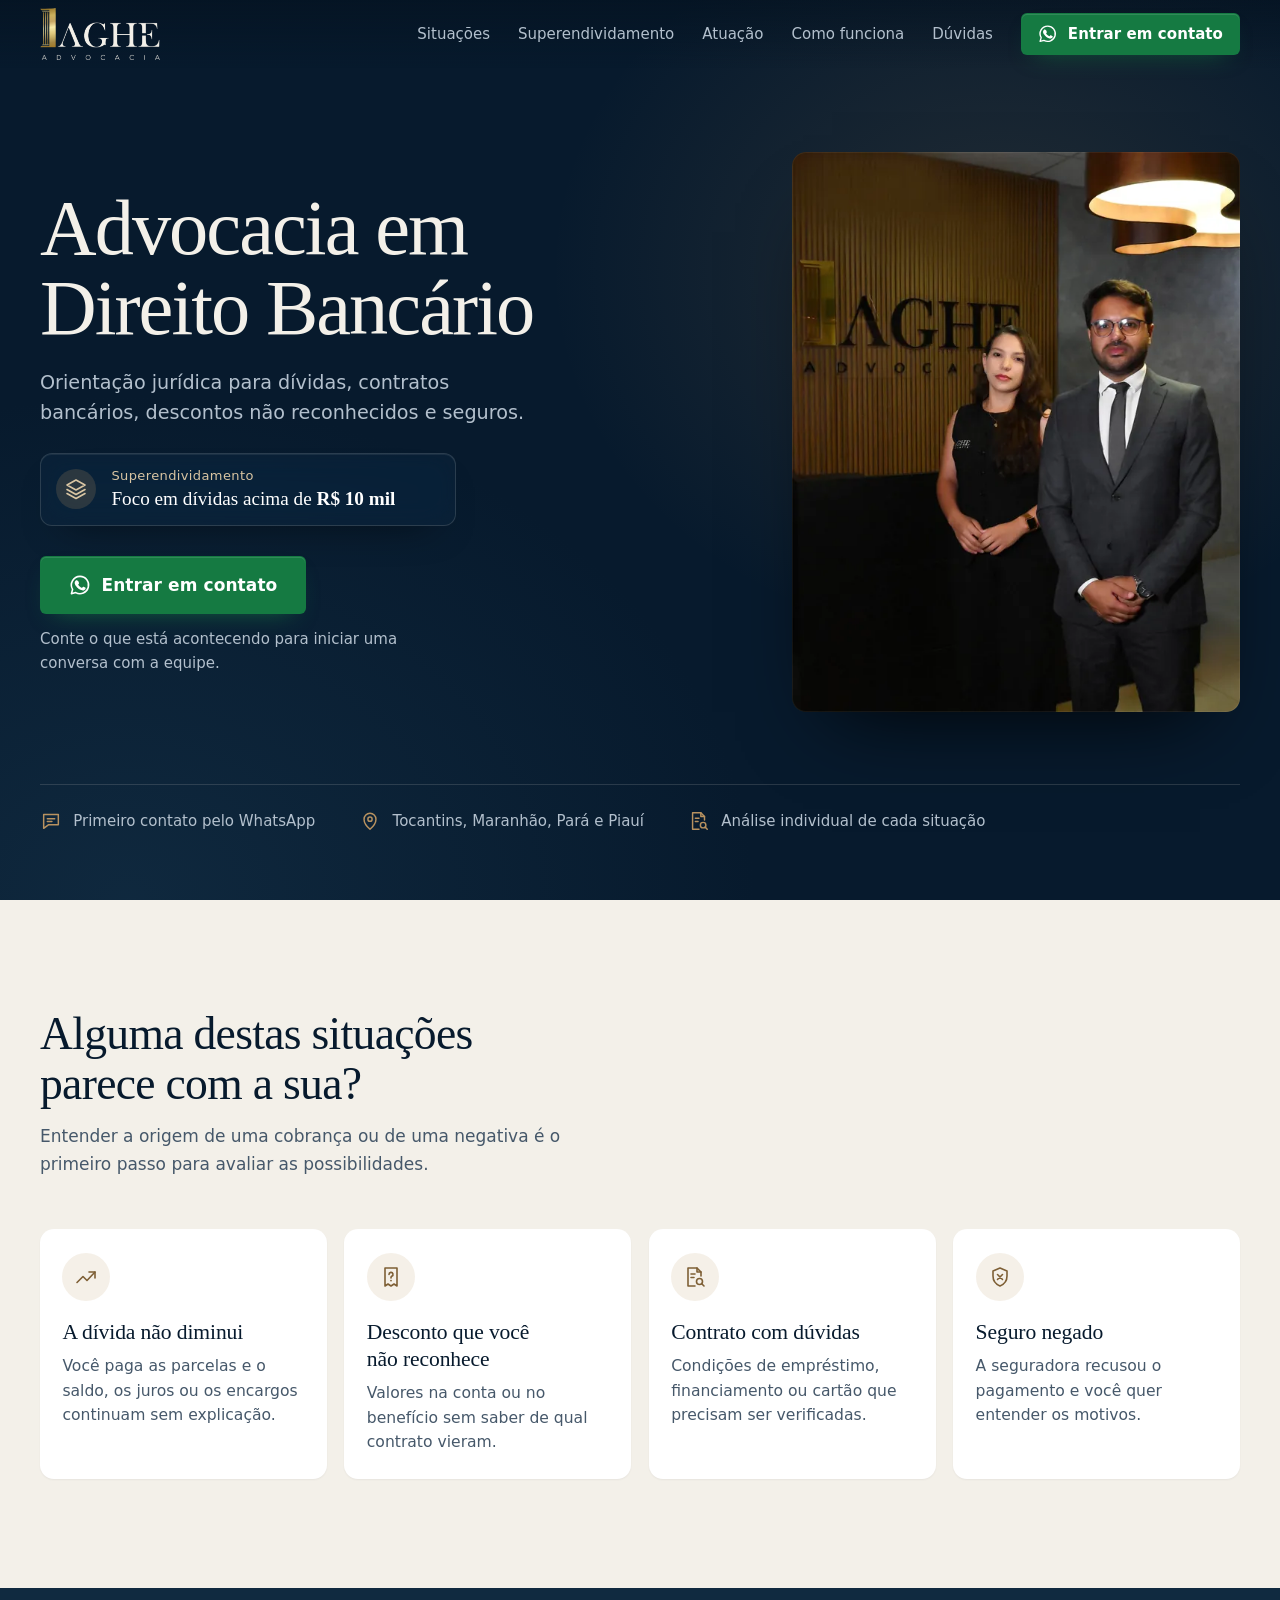
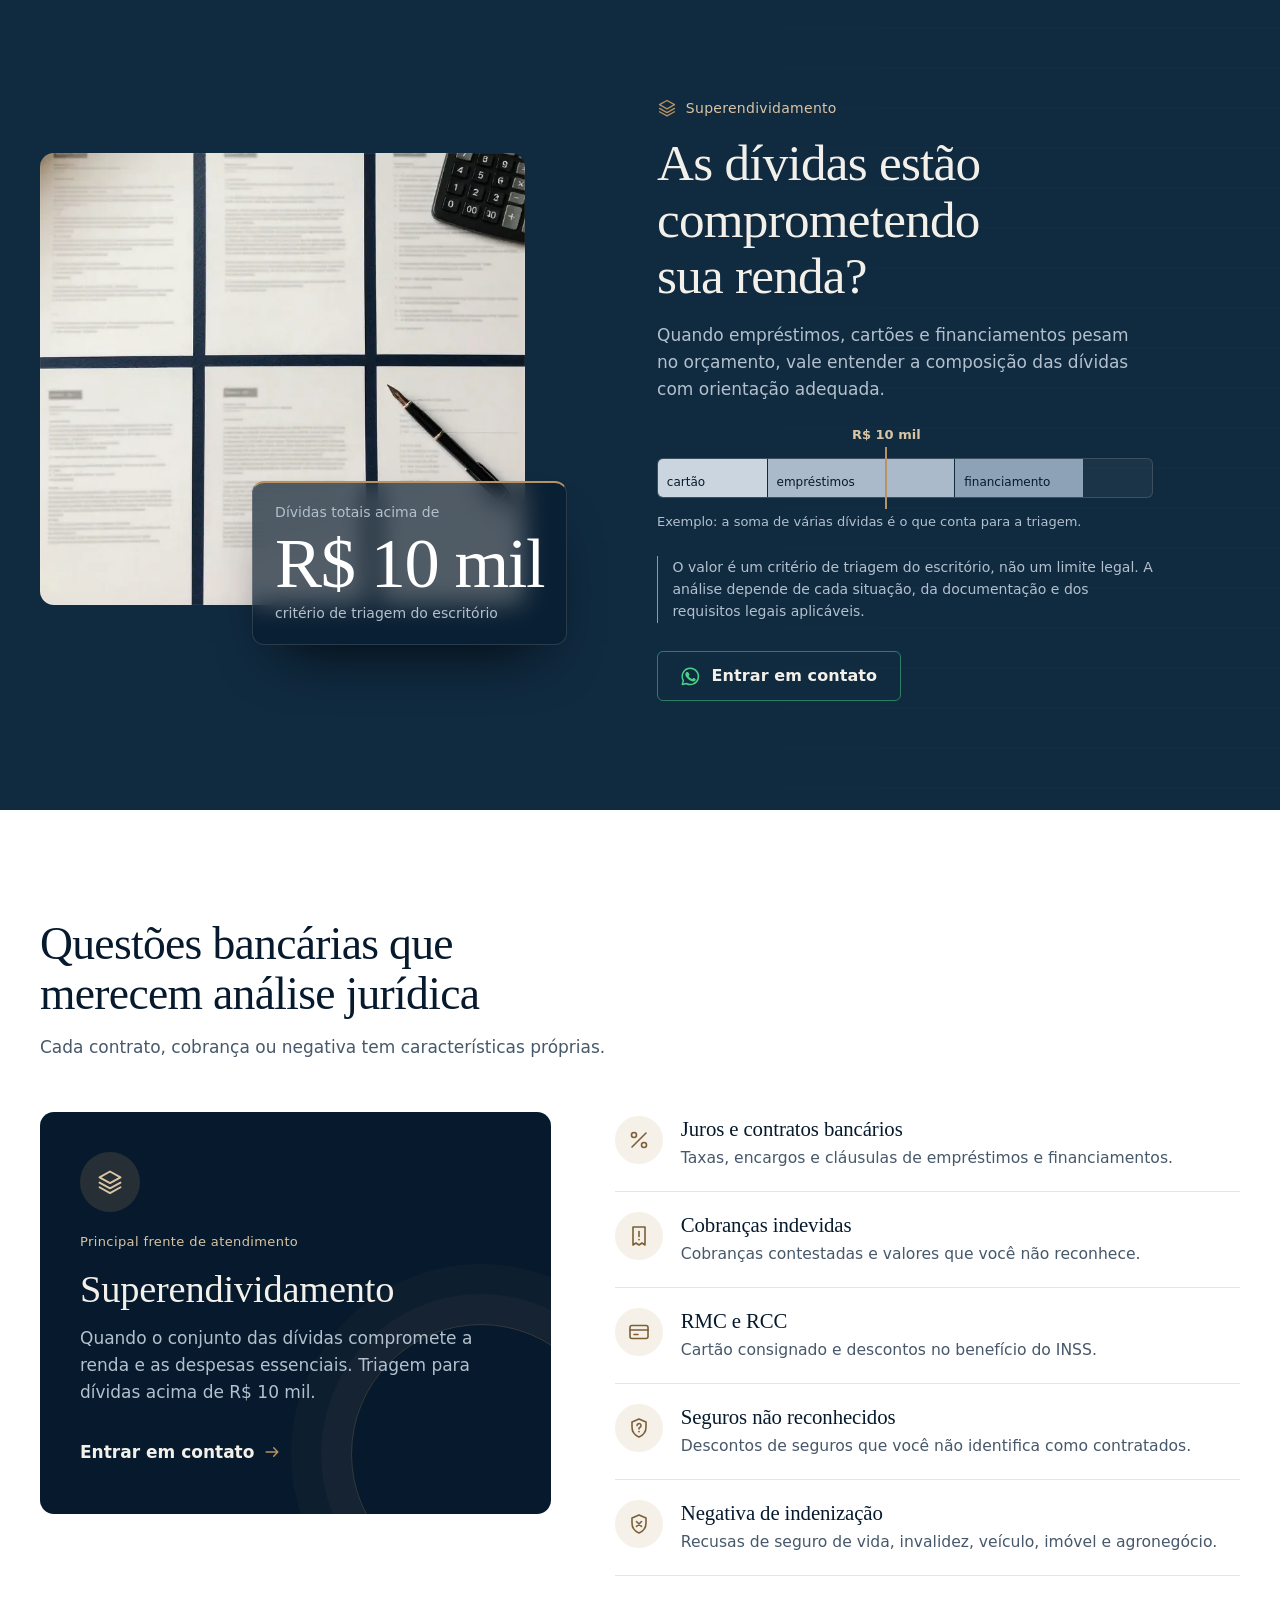
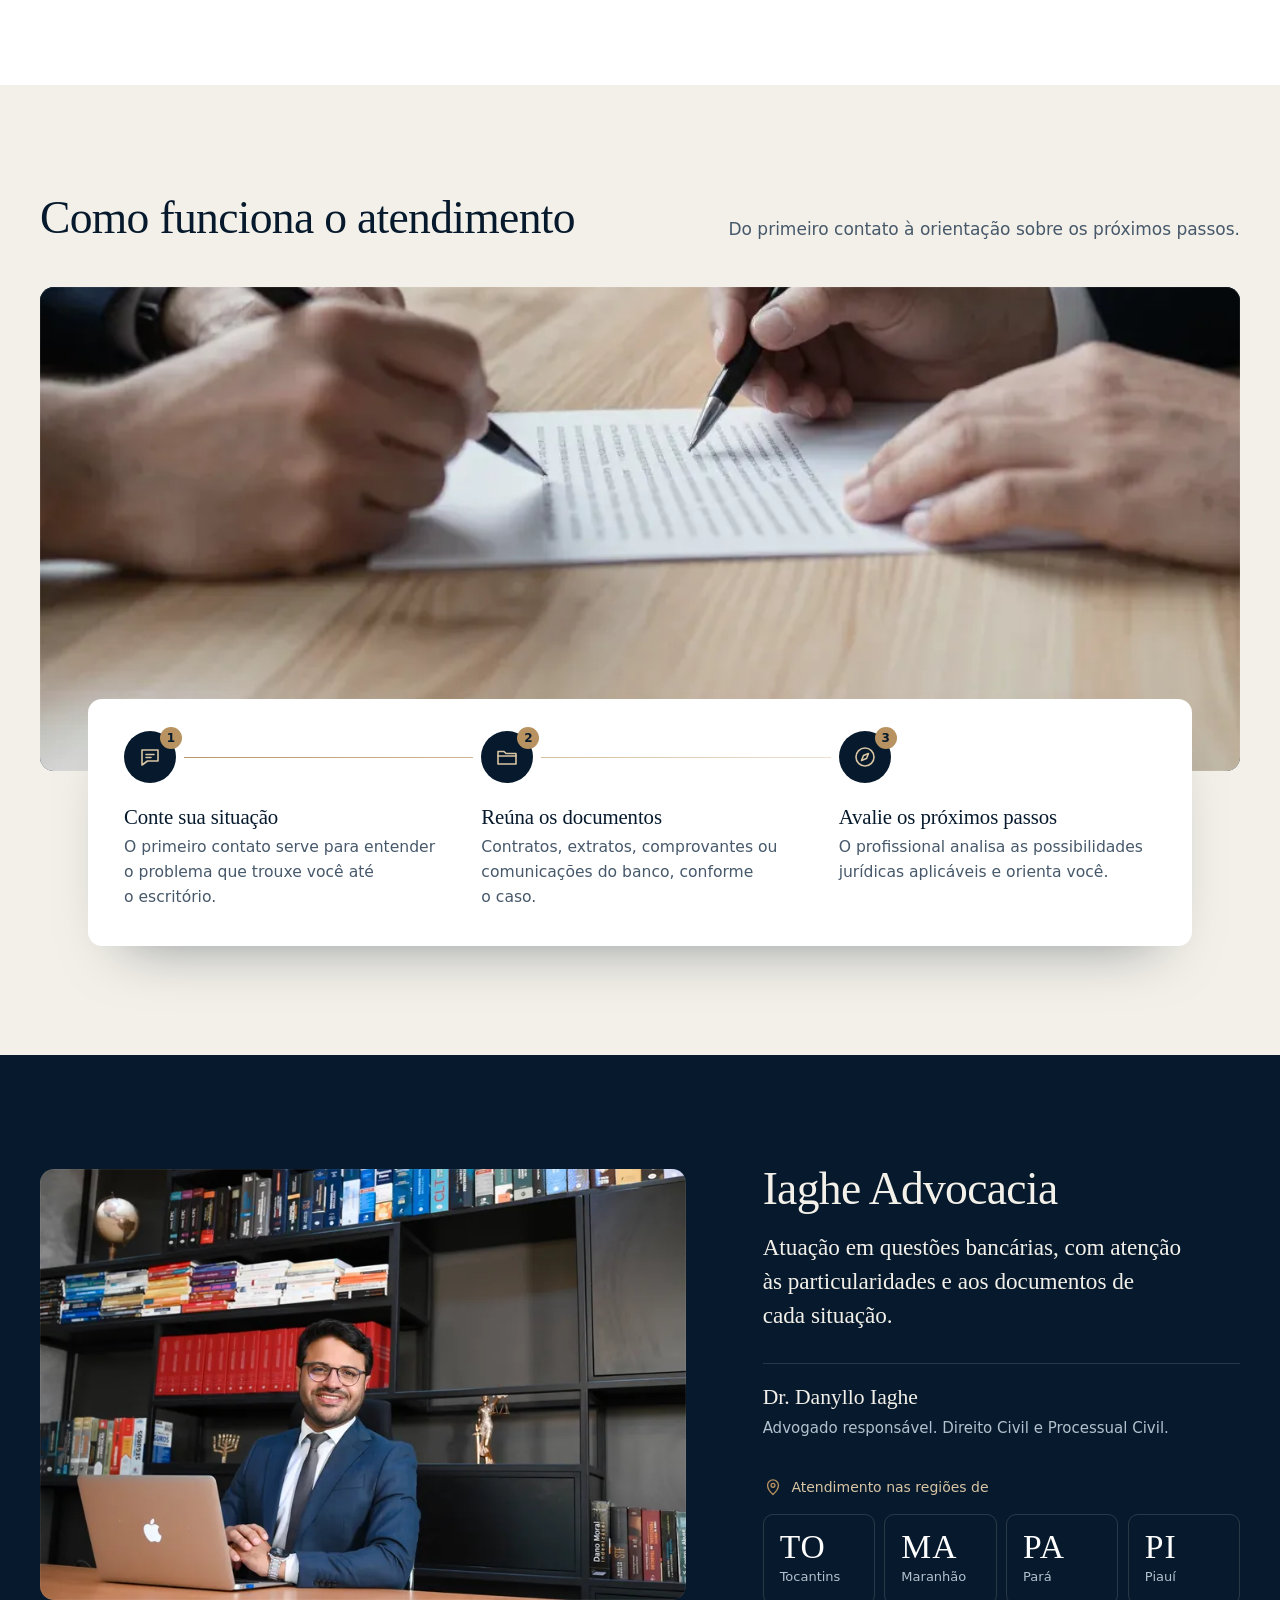
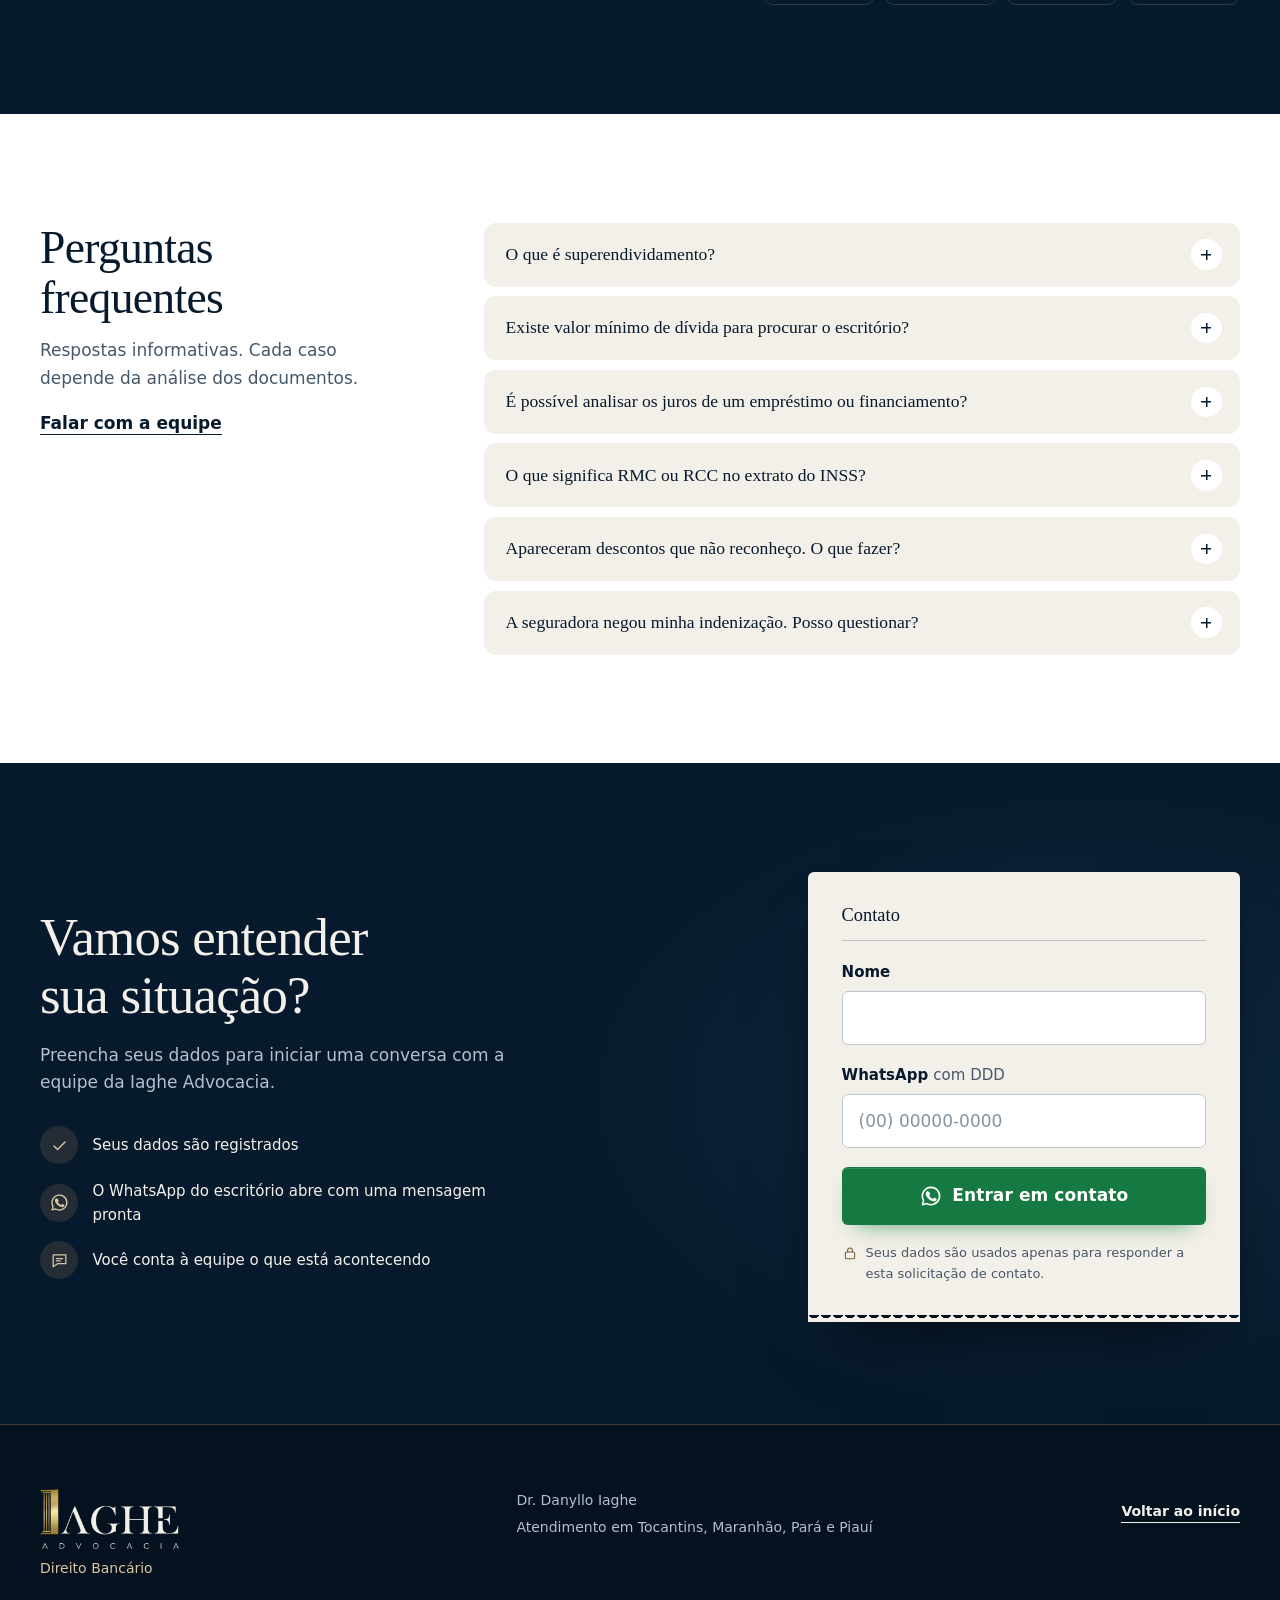
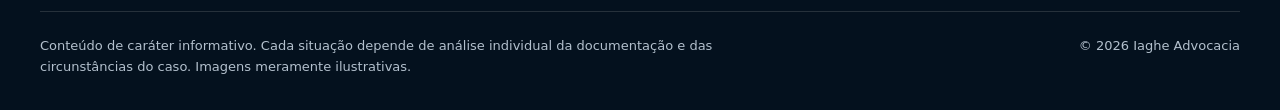
==== index.html @ 26edf42f "Add files via upload" ====
<!doctype html>
<html lang="pt-BR">
<head>
  <meta charset="utf-8">
  <meta name="viewport" content="width=device-width, initial-scale=1, viewport-fit=cover">
  <title>Direito Bancário | Iaghe Advocacia</title>
  <meta name="description" content="Orientação jurídica em questões bancárias, superendividamento, contratos, descontos não reconhecidos e seguros. Conheça as áreas de atuação da Iaghe Advocacia.">
  <meta name="theme-color" content="#071A2D">
  <meta name="format-detection" content="telephone=no">

  <meta property="og:type" content="website">
  <meta property="og:locale" content="pt_BR">
  <meta property="og:site_name" content="Iaghe Advocacia">
  <meta property="og:title" content="Direito Bancário | Iaghe Advocacia">
  <meta property="og:description" content="Orientação jurídica em questões bancárias, superendividamento, contratos, descontos não reconhecidos e seguros.">
  <meta property="og:image" content="/assets/og.jpg">
  <meta property="og:image:width" content="1200">
  <meta property="og:image:height" content="630">
  <meta property="og:image:alt" content="Iaghe Advocacia, Direito Bancário">
  <meta name="twitter:card" content="summary_large_image">
  <!-- Canonical: incluir quando o domínio definitivo for confirmado -->

  <link rel="icon" type="image/png" sizes="32x32" href="/assets/brand/icon-32.png">
  <link rel="apple-touch-icon" href="/assets/brand/icon-180.png">
  <link rel="preload" href="/assets/fonts/newsreader.woff2" as="font" type="font/woff2" crossorigin>
  <link rel="preload" as="image" href="/assets/brand/logo-iaghe-claro.png">
  <link rel="preload" href="/assets/fonts/figtree.woff2" as="font" type="font/woff2" crossorigin>
  <link rel="preload" as="image" href="/assets/img/equipe-retrato-900.webp" imagesrcset="/assets/img/equipe-retrato-600.webp 600w, /assets/img/equipe-retrato-900.webp 900w" imagesizes="(min-width: 900px) 34vw, 92vw" fetchpriority="high">
  <link rel="stylesheet" href="/assets/css/styles.css">
  <script>document.documentElement.classList.add("js");</script>
</head>
<body>
  <!-- Ícones de linha (24px, traço 1.6) -->
  <svg width="0" height="0" class="sprite" aria-hidden="true" focusable="false">
    <symbol id="i-wa" viewBox="0 0 24 24">
      <path d="M12 2.6a9.4 9.4 0 0 0-8.1 14.2L2.6 21.4l4.7-1.2A9.4 9.4 0 1 0 12 2.6Z" fill="none" stroke="currentColor" stroke-width="1.7" stroke-linejoin="round"/>
      <path d="M9.2 7.4c-.2-.5-.4-.5-.7-.5h-.5c-.2 0-.5.1-.8.4-.3.3-1 1-1 2.4s1 2.8 1.2 3c.1.2 2 3.2 5 4.4 2.5 1 3 .8 3.5.7.6-.1 1.7-.7 2-1.4.2-.7.2-1.3.2-1.4-.1-.1-.3-.2-.5-.3l-1.8-.9c-.3-.1-.4-.1-.6.1-.2.3-.7.9-.8 1-.2.2-.3.2-.6.1-.3-.1-1.1-.4-2.2-1.4-.8-.7-1.4-1.6-1.5-1.9-.2-.3 0-.4.1-.5l.4-.5c.1-.2.2-.3.3-.5.1-.2 0-.3 0-.5l-.9-2Z" fill="currentColor"/>
    </symbol>
    <symbol id="i-trend" viewBox="0 0 24 24"><g fill="none" stroke="currentColor" stroke-width="1.6" stroke-linecap="round" stroke-linejoin="round"><path d="M3 17.5 9 11.5l4 4 8-8.5"/><path d="M15 7h6v6"/></g></symbol>
    <symbol id="i-receipt-q" viewBox="0 0 24 24"><g fill="none" stroke="currentColor" stroke-width="1.6" stroke-linecap="round" stroke-linejoin="round"><path d="M6 3h12v18l-3-2-3 2-3-2-3 2z"/><path d="M10 9.4a2 2 0 1 1 2.8 1.8c-.5.3-.8.7-.8 1.3v.4"/></g><circle cx="12" cy="15.6" r=".9" fill="currentColor"/></symbol>
    <symbol id="i-doc-search" viewBox="0 0 24 24"><g fill="none" stroke="currentColor" stroke-width="1.6" stroke-linecap="round" stroke-linejoin="round"><path d="M12 21H5V3h9l4 4v4"/><path d="M14 3v4h4"/><path d="M8 9h4M8 12.5h3"/><circle cx="16.5" cy="16.5" r="3"/><path d="m18.7 18.7 2.3 2.3"/></g></symbol>
    <symbol id="i-shield-x" viewBox="0 0 24 24"><g fill="none" stroke="currentColor" stroke-width="1.6" stroke-linecap="round" stroke-linejoin="round"><path d="M12 3 19 6v5c0 4.5-3 8.3-7 10-4-1.7-7-5.5-7-10V6z"/><path d="m9.5 9.5 5 5m0-5-5 5"/></g></symbol>
    <symbol id="i-shield-q" viewBox="0 0 24 24"><g fill="none" stroke="currentColor" stroke-width="1.6" stroke-linecap="round" stroke-linejoin="round"><path d="M12 3 19 6v5c0 4.5-3 8.3-7 10-4-1.7-7-5.5-7-10V6z"/><path d="M10 9.6a2 2 0 1 1 2.8 1.8c-.5.3-.8.7-.8 1.2v.3"/></g><circle cx="12" cy="15.6" r=".9" fill="currentColor"/></symbol>
    <symbol id="i-layers" viewBox="0 0 24 24"><g fill="none" stroke="currentColor" stroke-width="1.6" stroke-linecap="round" stroke-linejoin="round"><path d="M12 3 21 8l-9 5-9-5z"/><path d="m3 12.5 9 5 9-5"/><path d="m3 16.5 9 5 9-5"/></g></symbol>
    <symbol id="i-percent" viewBox="0 0 24 24"><g fill="none" stroke="currentColor" stroke-width="1.6" stroke-linecap="round"><path d="M19 5 5 19"/><circle cx="7" cy="7" r="2.5"/><circle cx="17" cy="17" r="2.5"/></g></symbol>
    <symbol id="i-receipt-alert" viewBox="0 0 24 24"><g fill="none" stroke="currentColor" stroke-width="1.6" stroke-linecap="round" stroke-linejoin="round"><path d="M6 3h12v18l-3-2-3 2-3-2-3 2z"/><path d="M12 7.5v5"/></g><circle cx="12" cy="15.6" r=".9" fill="currentColor"/></symbol>
    <symbol id="i-card" viewBox="0 0 24 24"><g fill="none" stroke="currentColor" stroke-width="1.6" stroke-linecap="round" stroke-linejoin="round"><rect x="3" y="5.5" width="18" height="13" rx="2"/><path d="M3 10h18M7 14.5h4"/></g></symbol>
    <symbol id="i-chat" viewBox="0 0 24 24"><g fill="none" stroke="currentColor" stroke-width="1.6" stroke-linecap="round" stroke-linejoin="round"><path d="M4 5h16v11H9.5L4 20z"/><path d="M8 9.5h8M8 12.5h5"/></g></symbol>
    <symbol id="i-folder" viewBox="0 0 24 24"><g fill="none" stroke="currentColor" stroke-width="1.6" stroke-linecap="round" stroke-linejoin="round"><path d="M3 6.5h6l2 2h10V19H3z"/><path d="M3 11h18"/></g></symbol>
    <symbol id="i-compass" viewBox="0 0 24 24"><g fill="none" stroke="currentColor" stroke-width="1.6" stroke-linejoin="round"><circle cx="12" cy="12" r="9"/><path d="m15.5 8.5-2 5-5 2 2-5z"/></g></symbol>
    <symbol id="i-pin" viewBox="0 0 24 24"><g fill="none" stroke="currentColor" stroke-width="1.6" stroke-linejoin="round"><path d="M12 21s-6.5-5.6-6.5-11a6.5 6.5 0 0 1 13 0c0 5.4-6.5 11-6.5 11z"/><circle cx="12" cy="10" r="2.3"/></g></symbol>
    <symbol id="i-lock" viewBox="0 0 24 24"><g fill="none" stroke="currentColor" stroke-width="1.6" stroke-linecap="round" stroke-linejoin="round"><rect x="5" y="10.5" width="14" height="10" rx="2"/><path d="M8.5 10.5V8a3.5 3.5 0 0 1 7 0v2.5"/></g></symbol>
    <symbol id="i-check" viewBox="0 0 24 24"><path d="m5 12.5 4.5 4.5L19 7.5" fill="none" stroke="currentColor" stroke-width="1.8" stroke-linecap="round" stroke-linejoin="round"/></symbol>
    <symbol id="i-arrow" viewBox="0 0 24 24"><path d="M5 12h14m-5-5 5 5-5 5" fill="none" stroke="currentColor" stroke-width="1.7" stroke-linecap="round" stroke-linejoin="round"/></symbol>
  </svg>

  <a class="skip-link" href="#conteudo">Pular para o conteúdo</a>

  <header class="site-header">
    <div class="wrap header-inner">
      <a class="brand" href="#topo" data-brand aria-label="Iaghe Advocacia, início da página">
        <img class="brand-logo" src="/assets/brand/logo-iaghe-claro.png" width="478" height="207" alt="Iaghe Advocacia">
      </a>
      <nav class="header-nav" aria-label="Seções da página">
        <a href="#situacoes">Situações</a>
        <a href="#superendividamento">Superendividamento</a>
        <a href="#atuacao">Atuação</a>
        <a href="#como-funciona">Como funciona</a>
        <a href="#duvidas">Dúvidas</a>
      </nav>
      <a class="btn btn-wa btn-sm" href="#contato">
        <svg class="ico" aria-hidden="true"><use href="#i-wa"/></svg>
        <span class="hide-xs">Entrar em contato</span><span class="show-xs">Contato</span>
      </a>
    </div>
  </header>

  <main id="conteudo">
    <!-- ===================== HERO ===================== -->
    <section class="hero" id="topo" aria-labelledby="hero-title">
      <span class="header-sentinel" data-header-sentinel></span>

      <div class="wrap hero-grid">
        <div class="hero-copy">
          <h1 id="hero-title">Advocacia em Direito&nbsp;Bancário</h1>
          <p class="hero-sub">Orientação jurídica para dívidas, contratos bancários, descontos não reconhecidos e seguros.</p>

          <div class="hero-criterion">
            <svg class="crit-ico" aria-hidden="true"><use href="#i-layers"/></svg>
            <p><span class="crit-label">Superendividamento</span>Foco em dívidas acima de <strong>R$&nbsp;10&nbsp;mil</strong></p>
          </div>

          <div class="hero-actions" data-hero-cta>
            <a class="btn btn-wa btn-lg" href="#contato">
              <svg class="ico" aria-hidden="true"><use href="#i-wa"/></svg>
              Entrar em contato
            </a>
            <p class="hero-note">Conte o que está acontecendo para iniciar uma conversa com a equipe.</p>
          </div>
        </div>

        <div class="hero-visual">
        <figure class="media hero-portrait">
          <img src="/assets/img/equipe-retrato-900.webp" srcset="/assets/img/equipe-retrato-600.webp 600w, /assets/img/equipe-retrato-900.webp 900w"
               sizes="(min-width: 900px) 34vw, 92vw" width="900" height="1125" fetchpriority="high" decoding="async" data-img
               alt="Dr. Danyllo Iaghe e integrante da equipe na recepção do escritório">
        </figure>
        </div>
      </div>

      <div class="wrap">
        <ul class="hero-facts" aria-label="Sobre o atendimento">
          <li><svg aria-hidden="true"><use href="#i-chat"/></svg>Primeiro contato pelo WhatsApp</li>
          <li><svg aria-hidden="true"><use href="#i-pin"/></svg>Tocantins, Maranhão, Pará e Piauí</li>
          <li><svg aria-hidden="true"><use href="#i-doc-search"/></svg>Análise individual de cada situação</li>
        </ul>
      </div>
    </section>

    <!-- ===================== SITUAÇÕES ===================== -->
    <section class="section situations" id="situacoes" aria-labelledby="sit-title">
      <div class="wrap">
        <div class="sec-head" data-reveal>
          <h2 id="sit-title">Alguma destas situações parece com a sua?</h2>
          <p>Entender a origem de uma cobrança ou de uma negativa é o primeiro passo para avaliar as possibilidades.</p>
        </div>
        <ul class="sit-grid" data-stagger>
          <li class="sit">
            <span class="ico-badge"><svg aria-hidden="true"><use href="#i-trend"/></svg></span>
            <h3>A dívida não diminui</h3>
            <p>Você paga as parcelas e o saldo, os juros ou os encargos continuam sem explicação.</p>
          </li>
          <li class="sit">
            <span class="ico-badge"><svg aria-hidden="true"><use href="#i-receipt-q"/></svg></span>
            <h3>Desconto que você não reconhece</h3>
            <p>Valores na conta ou no benefício sem saber de qual contrato vieram.</p>
          </li>
          <li class="sit">
            <span class="ico-badge"><svg aria-hidden="true"><use href="#i-doc-search"/></svg></span>
            <h3>Contrato com dúvidas</h3>
            <p>Condições de empréstimo, financiamento ou cartão que precisam ser verificadas.</p>
          </li>
          <li class="sit">
            <span class="ico-badge"><svg aria-hidden="true"><use href="#i-shield-x"/></svg></span>
            <h3>Seguro negado</h3>
            <p>A seguradora recusou o pagamento e você quer entender os motivos.</p>
          </li>
        </ul>
      </div>
    </section>

    <!-- ===================== SUPERENDIVIDAMENTO ===================== -->
    <section class="section debt" id="superendividamento" aria-labelledby="debt-title">
      <div class="wrap debt-grid">
        <div class="debt-visual" data-reveal>
          <figure class="media parallax">
            <img src="/assets/img/documentos-864.webp" srcset="/assets/img/documentos-560.webp 560w, /assets/img/documentos-864.webp 864w"
                 sizes="(min-width: 900px) 44vw, 92vw" width="864" height="805" alt="" loading="lazy" decoding="async" data-img>
          </figure>
          <div class="threshold" role="note" aria-label="Critério de triagem: dívidas totais acima de R$ 10 mil">
            <span class="th-small">Dívidas totais acima de</span>
            <span class="th-big">R$&nbsp;10&nbsp;mil</span>
            <span class="th-small">critério de triagem do escritório</span>
          </div>
        </div>

        <div class="debt-body" data-reveal>
          <span class="eyebrow"><svg aria-hidden="true"><use href="#i-layers"/></svg>Superendividamento</span>
          <h2 id="debt-title">As dívidas estão comprometendo sua renda?</h2>
          <p class="debt-lead">Quando empréstimos, cartões e financiamentos pesam no orçamento, vale entender a composição das dívidas com orientação adequada.</p>

          <div class="debt-meter" aria-hidden="true" data-anim>
            <div class="meter-track">
              <span class="seg seg-a" style="--w:22%"><i>cartão</i></span>
              <span class="seg seg-b" style="--w:38%"><i>empréstimos</i></span>
              <span class="seg seg-c" style="--w:26%"><i>financiamento</i></span>
              <span class="meter-mark" style="--at:46%"><b>R$ 10 mil</b></span>
            </div>
            <p class="meter-caption">Exemplo: a soma de várias dívidas é o que conta para a triagem.</p>
          </div>

          <p class="debt-note">O valor é um critério de triagem do escritório, não um limite legal. A análise depende de cada situação, da documentação e dos requisitos legais aplicáveis.</p>
          <a class="btn btn-ghost-wa" href="#contato">
            <svg class="ico" aria-hidden="true"><use href="#i-wa"/></svg>
            Entrar em contato
          </a>
        </div>
      </div>
    </section>

    <!-- ===================== ÁREAS ===================== -->
    <section class="section areas" id="atuacao" aria-labelledby="areas-title">
      <div class="wrap">
        <div class="sec-head" data-reveal>
          <h2 id="areas-title">Questões bancárias que merecem análise jurídica</h2>
          <p>Cada contrato, cobrança ou negativa tem características próprias.</p>
        </div>
        <div class="areas-grid">
          <article class="area-lead" data-reveal>
            <span class="ico-badge ico-badge-lg"><svg aria-hidden="true"><use href="#i-layers"/></svg></span>
            <span class="area-lead-tag">Principal frente de atendimento</span>
            <h3>Superendividamento</h3>
            <p>Quando o conjunto das dívidas compromete a renda e as despesas essenciais. Triagem para dívidas acima de R$&nbsp;10&nbsp;mil.</p>
            <a class="lead-link" href="#contato">Entrar em contato <svg aria-hidden="true"><use href="#i-arrow"/></svg></a>
          </article>
          <ul class="area-list" data-stagger>
            <li>
              <span class="ico-badge"><svg aria-hidden="true"><use href="#i-percent"/></svg></span>
              <div><h3>Juros e contratos bancários</h3><p>Taxas, encargos e cláusulas de empréstimos e financiamentos.</p></div>
            </li>
            <li>
              <span class="ico-badge"><svg aria-hidden="true"><use href="#i-receipt-alert"/></svg></span>
              <div><h3>Cobranças indevidas</h3><p>Cobranças contestadas e valores que você não reconhece.</p></div>
            </li>
            <li>
              <span class="ico-badge"><svg aria-hidden="true"><use href="#i-card"/></svg></span>
              <div><h3>RMC e RCC</h3><p>Cartão consignado e descontos no benefício do INSS.</p></div>
            </li>
            <li>
              <span class="ico-badge"><svg aria-hidden="true"><use href="#i-shield-q"/></svg></span>
              <div><h3>Seguros não reconhecidos</h3><p>Descontos de seguros que você não identifica como contratados.</p></div>
            </li>
            <li>
              <span class="ico-badge"><svg aria-hidden="true"><use href="#i-shield-x"/></svg></span>
              <div><h3>Negativa de indenização</h3><p>Recusas de seguro de vida, invalidez, veículo, imóvel e agronegócio.</p></div>
            </li>
          </ul>
        </div>
      </div>
    </section>

    <!-- ===================== COMO FUNCIONA ===================== -->
    <section class="section steps" id="como-funciona" aria-labelledby="steps-title">
      <div class="wrap">
        <div class="steps-head" data-reveal>
          <h2 id="steps-title">Como funciona o atendimento</h2>
          <p>Do primeiro contato à orientação sobre os próximos passos.</p>
        </div>
        <figure class="media media-wide parallax" data-reveal>
          <img src="/assets/img/atendimento-1152.webp" srcset="/assets/img/atendimento-720.webp 720w, /assets/img/atendimento-1152.webp 1152w"
               sizes="(min-width: 1240px) 1200px, 94vw" width="1152" height="464" alt="" loading="lazy" decoding="async" data-img>
        </figure>
        <ol class="step-list" data-stagger data-anim>
          <li>
            <span class="step-ico"><svg aria-hidden="true"><use href="#i-chat"/></svg><b>1</b></span>
            <h3><span class="sr-only">Etapa 1. </span>Conte sua situação</h3>
            <p>O primeiro contato serve para entender o problema que trouxe você até o escritório.</p>
          </li>
          <li>
            <span class="step-ico"><svg aria-hidden="true"><use href="#i-folder"/></svg><b>2</b></span>
            <h3><span class="sr-only">Etapa 2. </span>Reúna os documentos</h3>
            <p>Contratos, extratos, comprovantes ou comunicações do banco, conforme o caso.</p>
          </li>
          <li>
            <span class="step-ico"><svg aria-hidden="true"><use href="#i-compass"/></svg><b>3</b></span>
            <h3><span class="sr-only">Etapa 3. </span>Avalie os próximos passos</h3>
            <p>O profissional analisa as possibilidades jurídicas aplicáveis e orienta você.</p>
          </li>
        </ol>
      </div>
    </section>

    <!-- ===================== ESCRITÓRIO + REGIÕES ===================== -->
    <section class="section about" id="escritorio" aria-labelledby="about-title">
      <div class="wrap about-grid">
        <div class="about-visual has-photo" data-reveal>
          <figure class="media media-photo">
            <img src="/assets/img/dr-danyllo-1400.webp" srcset="/assets/img/dr-danyllo-800.webp 800w, /assets/img/dr-danyllo-1400.webp 1400w"
                 sizes="(min-width: 860px) 52vw, 92vw" width="1400" height="933" loading="lazy" decoding="async" data-img
                 alt="Dr. Danyllo Iaghe em seu escritório">
          </figure>        </div>
        <div class="about-copy" data-reveal>
          <h2 id="about-title">Iaghe Advocacia</h2>
          <p class="about-lead">Atuação em questões bancárias, com atenção às particularidades e aos documentos de cada situação.</p>
          <div class="lawyer-card">
            <p class="lawyer-name">Dr. Danyllo Iaghe</p>
            <p class="lawyer-role">Advogado responsável. Direito Civil e Processual Civil.</p>
            <p class="lawyer-oab" data-inst="oab" hidden></p>
          </div>
          <div class="regions" id="regioes">
            <p class="regions-title"><svg aria-hidden="true"><use href="#i-pin"/></svg>Atendimento nas regiões de</p>
            <ul class="state-list" aria-label="Estados atendidos">
              <li><abbr title="Tocantins">TO</abbr><span>Tocantins</span></li>
              <li><abbr title="Maranhão">MA</abbr><span>Maranhão</span></li>
              <li><abbr title="Pará">PA</abbr><span>Pará</span></li>
              <li><abbr title="Piauí">PI</abbr><span>Piauí</span></li>
            </ul>
          </div>
        </div>
      </div>
    </section>

    <!-- ===================== FAQ ===================== -->
    <section class="section faq" id="duvidas" aria-labelledby="faq-title">
      <div class="wrap faq-grid">
        <div class="faq-side" data-reveal>
          <h2 id="faq-title">Perguntas frequentes</h2>
          <p>Respostas informativas. Cada caso depende da análise dos documentos.</p>
          <a class="text-link" href="#contato">Falar com a equipe</a>
        </div>
        <div class="faq-list" data-reveal>
          <details>
            <summary>O que é superendividamento?</summary>
            <div class="faq-a"><p>É quando a pessoa não consegue pagar o conjunto das dívidas de consumo sem comprometer o mínimo necessário para viver, conforme os requisitos legais. O enquadramento depende de cada caso.</p></div>
          </details>
          <details>
            <summary>Existe valor mínimo de dívida para procurar o escritório?</summary>
            <div class="faq-a"><p>Para superendividamento, o escritório prioriza dívidas totais acima de R$&nbsp;10&nbsp;mil. É um critério de triagem do atendimento, não um limite legal que determine, por si só, a existência do direito.</p></div>
          </details>
          <details>
            <summary>É possível analisar os juros de um empréstimo ou financiamento?</summary>
            <div class="faq-a"><p>Sim. A análise considera cláusulas, taxas e encargos. A conclusão depende dos documentos e das características do contrato.</p></div>
          </details>
          <details>
            <summary>O que significa RMC ou RCC no extrato do INSS?</summary>
            <div class="faq-a"><p>São modalidades de cartão de crédito consignado. Se há descontos que você não compreende ou não reconhece, o primeiro passo é identificar a origem da operação.</p></div>
          </details>
          <details>
            <summary>Apareceram descontos que não reconheço. O que fazer?</summary>
            <div class="faq-a"><p>Reúna extratos e documentos para identificar a origem dos lançamentos. Um desconto, isoladamente, não permite concluir que houve irregularidade.</p></div>
          </details>
          <details>
            <summary>A seguradora negou minha indenização. Posso questionar?</summary>
            <div class="faq-a"><p>Depende do contrato, da cobertura e dos motivos da recusa. A documentação precisa ser examinada antes de qualquer conclusão.</p></div>
          </details>
        </div>
      </div>
    </section>

    <!-- ===================== FORMULÁRIO ===================== -->
    <section class="section contact" id="contato" aria-labelledby="contact-title">
      <div class="wrap contact-grid">
        <div class="contact-copy" data-reveal>
          <h2 id="contact-title">Vamos entender sua situação?</h2>
          <p>Preencha seus dados para iniciar uma conversa com a equipe da Iaghe Advocacia.</p>
          <ol class="contact-flow" aria-label="O que acontece depois do envio">
            <li><span><svg aria-hidden="true"><use href="#i-check"/></svg></span>Seus dados são registrados</li>
            <li><span><svg aria-hidden="true"><use href="#i-wa"/></svg></span>O WhatsApp do escritório abre com uma mensagem pronta</li>
            <li><span><svg aria-hidden="true"><use href="#i-chat"/></svg></span>Você conta à equipe o que está acontecendo</li>
          </ol>
        </div>

        <form id="lead-form" class="lead-form" novalidate data-reveal>
          <p class="form-title" aria-hidden="true">Contato</p>
          <div class="field">
            <label for="f-nome">Nome</label>
            <input id="f-nome" name="nome" type="text" autocomplete="name" autocapitalize="words" maxlength="80" required aria-describedby="f-nome-error">
            <p class="field-error" id="f-nome-error" hidden></p>
          </div>
          <div class="field">
            <label for="f-whatsapp">WhatsApp <span class="label-hint">com DDD</span></label>
            <input id="f-whatsapp" name="whatsapp" type="tel" inputmode="numeric" autocomplete="tel-national" placeholder="(00) 00000-0000" maxlength="16" required aria-describedby="f-whatsapp-error">
            <p class="field-error" id="f-whatsapp-error" hidden></p>
          </div>
          <div class="hp" aria-hidden="true">
            <label for="f-website">Não preencha este campo</label>
            <input id="f-website" name="website" type="text" tabindex="-1" autocomplete="off">
          </div>
          <button class="btn btn-wa btn-lg btn-block" type="submit">
            <svg class="ico" aria-hidden="true"><use href="#i-wa"/></svg>
            <span class="btn-label">Entrar em contato</span>
          </button>
          <p id="form-status" class="form-status" role="status" aria-live="polite"></p>
          <p class="privacy"><svg aria-hidden="true"><use href="#i-lock"/></svg>Seus dados são usados apenas para responder a esta solicitação de contato.</p>
        </form>
      </div>
    </section>
  </main>

  <footer class="site-footer">
    <div class="wrap">
      <div class="footer-top">
        <div class="footer-brand-block">
          <img class="footer-logo" src="/assets/brand/logo-iaghe-claro.png" width="478" height="207" alt="Iaghe Advocacia" loading="lazy">
          <p class="footer-sub">Direito Bancário</p>
        </div>
        <div class="footer-info">
          <p>Dr. Danyllo Iaghe <span class="footer-oab" data-inst="oab" hidden></span></p>
          <p data-inst="endereco" hidden></p>
          <p data-inst="email" hidden></p>
          <p data-inst="cnpj" hidden></p>
          <p>Atendimento em Tocantins, Maranhão, Pará e Piauí</p>
        </div>
        <a class="text-link footer-top-link" href="#topo">Voltar ao início</a>
      </div>
      <div class="footer-bottom">
        <p>Conteúdo de caráter informativo. Cada situação depende de análise individual da documentação e das circunstâncias do caso. Imagens meramente ilustrativas.</p>
        <p>© 2026 Iaghe Advocacia</p>
      </div>
    </div>
  </footer>

  <!-- CTA fixo no celular: aparece depois do hero e some ao chegar no formulário -->
  <div class="mobile-cta" data-mobile-cta aria-hidden="true">
    <a class="btn btn-wa btn-block" href="#contato" tabindex="-1">
      <svg class="ico" aria-hidden="true"><use href="#i-wa"/></svg>
      Entrar em contato
    </a>
  </div>

  <script src="/assets/js/config.js"></script>
  <script src="/assets/js/lead.js"></script>
  <script src="/assets/js/main.js"></script>
</body>
</html>
---- assets/css/styles.css ----
/* =========================================================
   Iaghe Advocacia — Direito Bancário (v3: mais visual, menos texto)
   Mobile-first. Tokens → base → componentes → seções → motion
   ========================================================= */

@font-face {
  font-family: "Newsreader";
  src: url("/assets/fonts/newsreader.woff2") format("woff2");
  font-weight: 200 800; font-style: normal; font-display: swap;
}
@font-face {
  font-family: "Figtree";
  src: url("/assets/fonts/figtree.woff2") format("woff2");
  font-weight: 300 900; font-style: normal; font-display: swap;
}

:root {
  /* Marca */
  --navy: #071A2D;
  --navy-2: #102A40;
  --navy-deep: #04111E;
  --paper: #F3F0E9;
  --paper-2: #EAE5DA;
  --white: #FFFFFF;
  --bronze: #B89260;
  --bronze-soft: #D9C5A3;
  --bronze-ink: #7E5F35;
  --bronze-wash: rgba(184, 146, 96, .14);

  /* Texto */
  --ink: #071A2D;
  --ink-soft: #46586A;
  --on-dark: #F3F0E9;
  --on-dark-soft: #B3C0CD;

  /* WhatsApp */
  --wa: #157A42;
  --wa-hover: #0F6837;
  --wa-light: #4BD08A;

  /* Linhas */
  --line: rgba(7, 26, 45, .11);
  --line-strong: rgba(7, 26, 45, .2);
  --line-dark: rgba(243, 240, 233, .14);
  --error: #A3261E;

  /* Tipografia */
  --serif: "Newsreader", "Iowan Old Style", Georgia, serif;
  --sans: "Figtree", system-ui, -apple-system, "Segoe UI", Roboto, sans-serif;
  --fs-body: 1.0625rem;
  --fs-small: .9375rem;
  --fs-h1: clamp(2.2rem, 1.25rem + 4vw, 4.3rem);
  --fs-h2: clamp(1.85rem, 1.3rem + 2.1vw, 2.85rem);
  --fs-h3: clamp(1.15rem, 1.08rem + .35vw, 1.3rem);

  /* Espaço */
  --wrap: 1200px;
  --gutter: clamp(1.25rem, 4.5vw, 2.5rem);
  --section-y: clamp(4rem, 2.8rem + 5vw, 7rem);
  --radius: 6px;
  --radius-lg: 14px;
  --header-h: 68px;
  --ease: cubic-bezier(.2, .7, .2, 1);
}

/* ---------- Base ---------- */
*, *::before, *::after { box-sizing: border-box; }
html { -webkit-text-size-adjust: 100%; scroll-padding-top: calc(var(--header-h) + 8px); }
@media (prefers-reduced-motion: no-preference) { html { scroll-behavior: smooth; } }
body {
  margin: 0; background: var(--paper); color: var(--ink);
  font-family: var(--sans); font-size: var(--fs-body); line-height: 1.6;
  text-rendering: optimizeLegibility; -webkit-font-smoothing: antialiased;
  overflow-x: hidden;
}
h1, h2, h3 { font-family: var(--serif); font-weight: 450; line-height: 1.1; letter-spacing: -.015em; margin: 0; text-wrap: balance; }
h2 { font-size: var(--fs-h2); }
h3 { font-size: var(--fs-h3); font-weight: 500; line-height: 1.25; letter-spacing: -.005em; }
p { margin: 0; text-wrap: pretty; }
a { color: inherit; }
img { max-width: 100%; height: auto; display: block; }
abbr[title] { text-decoration: none; }
strong { font-weight: 650; }
ol, ul { padding: 0; margin: 0; list-style: none; }
svg { flex: none; }

.wrap { width: 100%; max-width: calc(var(--wrap) + var(--gutter) * 2); margin-inline: auto; padding-inline: var(--gutter); }
.section { padding-block: var(--section-y); position: relative; }
.sprite { position: absolute; }
.sr-only, .hp {
  position: absolute !important; width: 1px; height: 1px; overflow: hidden;
  clip: rect(0 0 0 0); clip-path: inset(50%); white-space: nowrap;
}
.skip-link { position: absolute; left: 1rem; top: -100px; z-index: 100; background: var(--white); color: var(--navy); padding: .6rem 1rem; border-radius: var(--radius); }
.skip-link:focus { top: 1rem; }
:focus-visible { outline: 2px solid var(--bronze); outline-offset: 3px; border-radius: 3px; }

/* Cabeçalho de seção: título + uma linha de apoio */
.sec-head { display: grid; gap: .9rem; max-width: 46rem; }
.sec-head p { color: var(--ink-soft); font-size: 1.0625rem; max-width: 36rem; }

/* Selo de ícone (reutilizado em situações, áreas e etapas) */
.ico-badge {
  width: 48px; height: 48px; display: grid; place-items: center; flex: none;
  border-radius: 50%; background: var(--bronze-wash); color: var(--bronze-ink);
  transition: background-color .35s var(--ease), color .35s var(--ease), transform .35s var(--ease);
}
.ico-badge svg { width: 24px; height: 24px; }
.ico-badge-lg { width: 60px; height: 60px; }
.ico-badge-lg svg { width: 28px; height: 28px; }

.eyebrow { display: inline-flex; align-items: center; gap: .55rem; font-size: .875rem; letter-spacing: .02em; color: var(--bronze-soft); }
.eyebrow svg { width: 20px; height: 20px; color: var(--bronze); }

/* ---------- Botões ---------- */
.btn {
  --h: 50px;
  position: relative; isolation: isolate; overflow: hidden;
  display: inline-flex; align-items: center; justify-content: center; gap: .65rem;
  min-height: var(--h); padding: 0 1.4rem;
  border: 1px solid transparent; border-radius: var(--radius);
  font: 600 1rem/1 var(--sans); letter-spacing: .005em; text-decoration: none; cursor: pointer;
  transition: background-color .25s var(--ease), border-color .25s var(--ease), color .25s var(--ease), transform .25s var(--ease), box-shadow .25s var(--ease);
}
.btn .ico { width: 1.3em; height: 1.3em; flex: none; transition: transform .35s var(--ease); }
.btn:hover .ico { transform: rotate(-8deg) scale(1.08); }
.btn:active { transform: translateY(1px); }
.btn-lg { --h: 58px; font-size: 1.0625rem; padding: 0 1.75rem; }
.btn-sm { --h: 42px; padding: 0 1rem; font-size: .9375rem; }
.btn-block { width: 100%; }
.btn-wa { background: var(--wa); color: var(--white); box-shadow: 0 1px 0 rgba(255,255,255,.12) inset, 0 10px 24px -14px rgba(21, 122, 66, .9); }
.btn-wa::before {
  content: ""; position: absolute; inset: 0; z-index: -1;
  background: linear-gradient(110deg, transparent 30%, rgba(255,255,255,.18) 50%, transparent 70%);
  transform: translateX(-120%); transition: transform .7s var(--ease);
}
.btn-wa:hover { background: var(--wa-hover); box-shadow: 0 1px 0 rgba(255,255,255,.12) inset, 0 14px 28px -14px rgba(21, 122, 66, 1); }
.btn-wa:hover::before { transform: translateX(120%); }
.btn-ghost-wa { background: transparent; color: var(--on-dark); border-color: rgba(75, 208, 138, .5); }
.btn-ghost-wa .ico { color: var(--wa-light); }
.btn-ghost-wa:hover { border-color: var(--wa-light); background: rgba(75, 208, 138, .08); }
.btn[disabled] { cursor: progress; opacity: .85; }
.btn.is-loading .ico { animation: pulse 1s ease-in-out infinite; }
@keyframes pulse { 50% { opacity: .35; } }

.text-link {
  display: inline-flex; align-items: center; min-height: 44px;
  font-weight: 600; text-decoration: none;
  background: linear-gradient(currentColor, currentColor) 0 calc(100% - 10px) / 100% 1px no-repeat;
  transition: background-size .3s var(--ease);
}
.text-link:hover { background-size: 0 1px; background-position: 100% calc(100% - 10px); }

.show-xs { display: inline; }
.hide-xs { display: none; }
@media (min-width: 560px) { .show-xs { display: none; } .hide-xs { display: inline; } }

/* ---------- Header ---------- */
.site-header {
  position: fixed; inset: 0 0 auto 0; z-index: 50; height: var(--header-h);
  color: var(--on-dark);
  background: linear-gradient(180deg, rgba(4, 17, 30, .6), rgba(4, 17, 30, 0));
  transition: background-color .35s var(--ease), box-shadow .35s var(--ease);
}
.site-header::after { content: ""; position: absolute; left: 0; right: 0; bottom: 0; height: 1px; background: var(--line-dark); opacity: 0; transition: opacity .35s var(--ease); }
.site-header.is-solid { background-color: rgba(7, 26, 45, .96); box-shadow: 0 10px 30px -20px rgba(0, 0, 0, .8); }
.site-header.is-solid::after { opacity: 1; }
.header-inner { height: 100%; display: flex; align-items: center; gap: 1.75rem; }
.brand { display: inline-flex; align-items: baseline; gap: .5rem; text-decoration: none; margin-right: auto; }
.brand-mark { font: 500 1.5rem/1 var(--serif); letter-spacing: .08em; }
.brand-word { font: 400 1.1rem/1 var(--serif); color: var(--on-dark-soft); }
.brand { align-items: center; }
.brand-logo { height: 52px; width: auto; display: block; }
@media (max-width: 559px) { .brand-logo { height: 44px; } }
.header-nav { display: none; gap: 1.75rem; font-size: .9375rem; }
.header-nav a { position: relative; text-decoration: none; color: var(--on-dark-soft); padding-block: .5rem; transition: color .2s ease; }
.header-nav a::after { content: ""; position: absolute; left: 0; right: 0; bottom: .2rem; height: 1px; background: var(--bronze); transform: scaleX(0); transform-origin: right; transition: transform .35s var(--ease); }
.header-nav a:hover { color: var(--on-dark); }
.header-nav a:hover::after { transform: scaleX(1); transform-origin: left; }
@media (min-width: 1060px) { .header-nav { display: flex; } }

/* ---------- Fotos ---------- */
.media { position: relative; margin: 0; overflow: hidden; border-radius: var(--radius-lg); background: var(--navy-2); }
.media img { width: 100%; height: 100%; object-fit: cover; background: var(--navy-2); }
.media::after { content: ""; position: absolute; inset: 0; pointer-events: none; border-radius: inherit; box-shadow: inset 0 0 0 1px rgba(255, 255, 255, .06); }
.media-tall { aspect-ratio: 4 / 5; }
.media-wide { aspect-ratio: 1152 / 464; }
.media-wide img { object-position: 50% 50%; }
.media-photo { aspect-ratio: 3 / 2; }
img.is-missing { opacity: 0 !important; }

/* =========================================================
   HERO
   ========================================================= */
.hero {
  position: relative; isolation: isolate; overflow: hidden;
  background: var(--navy); color: var(--on-dark);
  padding: calc(var(--header-h) + clamp(2.25rem, 6vw, 4.5rem)) 0 clamp(2.5rem, 5vw, 3.5rem);
}
.hero::before { /* luz quente discreta, eco das luminárias do escritório */
  content: ""; position: absolute; inset: 0; z-index: -1; pointer-events: none;
  background:
    radial-gradient(50% 60% at 78% 30%, rgba(184, 146, 96, .16), rgba(184, 146, 96, 0) 70%),
    radial-gradient(70% 80% at 10% 100%, rgba(16, 42, 64, .9), rgba(16, 42, 64, 0) 70%);
}
@media (min-width: 900px) {
  .hero { min-height: min(100svh, 900px); display: flex; flex-direction: column; justify-content: center; }
}
.header-sentinel { position: absolute; top: 24px; left: 0; width: 1px; height: 1px; }

.hero-grid { position: relative; display: grid; gap: clamp(2.5rem, 6vw, 4rem); align-items: center; }
@media (min-width: 900px) { .hero-grid { grid-template-columns: minmax(0, 1.2fr) minmax(0, .8fr); } }

.hero-kicker { display: flex; align-items: center; flex-wrap: wrap; gap: .1rem .55rem; font-size: .9375rem; letter-spacing: .02em; color: var(--bronze-soft); }
.hero-kicker .rule { width: 28px; height: 1px; background: var(--bronze); margin-right: .35rem; }
.hero-kicker .sep { color: var(--bronze); }
.hero h1 { font-size: clamp(2.6rem, 1.4rem + 4.6vw, 4.9rem); font-weight: 400; line-height: 1.02; letter-spacing: -.025em; margin-top: 0; max-width: 11ch; }
.hero-sub { margin-top: 1.25rem; max-width: 32rem; font-size: clamp(1.05rem, .98rem + .35vw, 1.2rem); line-height: 1.55; color: var(--on-dark-soft); }

/* Vidro: o filtro de qualificação sobre a foto */
.hero-criterion {
  margin-top: 1.6rem; max-width: 26rem;
  display: flex; align-items: center; gap: .95rem;
  padding: .85rem 1.15rem .85rem .95rem;
  background: rgba(16, 42, 64, .55);
  border: 1px solid rgba(243, 240, 233, .14);
  border-radius: 12px;
  box-shadow: 0 1px 0 rgba(255, 255, 255, .07) inset, 0 18px 40px -26px rgba(0, 0, 0, .8);
}
@supports ((backdrop-filter: blur(1px)) or (-webkit-backdrop-filter: blur(1px))) {
  .hero-criterion { background: rgba(16, 42, 64, .4); -webkit-backdrop-filter: blur(14px) saturate(1.25); backdrop-filter: blur(14px) saturate(1.25); }
}
.crit-ico { width: 40px; height: 40px; padding: 8px; border-radius: 50%; background: rgba(184, 146, 96, .2); color: var(--bronze-soft); }
.hero-criterion p { font: 400 1.2rem/1.25 var(--serif); color: var(--white); }
.crit-label { display: block; font: 500 .8125rem/1.3 var(--sans); letter-spacing: .03em; color: var(--bronze-soft); margin-bottom: .15rem; }
.hero-criterion strong { font-weight: 600; white-space: nowrap; }

.hero-actions { margin-top: 1.9rem; display: flex; flex-direction: column; align-items: flex-start; gap: .8rem; }
.hero-note { font-size: var(--fs-small); color: var(--on-dark-soft); max-width: 24rem; }
@media (max-width: 559px) { .hero-actions .btn { width: 100%; } }

/* Fatos do atendimento (rodapé do hero, desktop) */
.hero-facts { display: none; }
@media (min-width: 900px) {
  .hero-facts {
    position: relative; margin-top: clamp(3rem, 6vw, 4.5rem); padding-top: 1.5rem;
    display: grid; grid-template-columns: repeat(3, auto); justify-content: start; gap: 2.75rem;
    border-top: 1px solid var(--line-dark); font-size: .9375rem; color: var(--on-dark-soft);
  }
  .hero-facts li { display: flex; align-items: center; gap: .7rem; }
  .hero-facts svg { width: 22px; height: 22px; color: var(--bronze); }
}

/* Extrato ilustrativo, assinatura da página */
.statement {
  margin: 0; position: relative;
  background: var(--paper); color: var(--ink);
  border-radius: 3px;
  padding: 1.4rem 1.4rem 1.2rem;
  box-shadow: 0 2px 4px rgba(0, 0, 0, .12), 0 40px 70px -30px rgba(0, 0, 0, .75);
  font-size: .9rem;
  transform: rotate(-2deg);
  width: 100%; max-width: 26rem; justify-self: center;
}
/* Foto real da equipe + extrato sobreposto */
.hero-visual { position: relative; width: 100%; max-width: 30rem; justify-self: center; }
.hero-portrait { aspect-ratio: 4 / 5; box-shadow: 0 40px 80px -40px rgba(0, 0, 0, .9); }
.hero-portrait img { object-position: 50% 30%; }
.hero-visual .statement { position: absolute; left: -.5rem; bottom: 0; width: 84%; max-width: 21rem; font-size: .84rem; padding: 1.15rem 1.15rem 1rem; }
@media (min-width: 900px) {
  .hero-visual { justify-self: end; max-width: 28rem; }
  .hero-visual .statement { left: -40%; bottom: -4.5rem; width: 66%; }
}
.statement::before { content: ""; position: absolute; inset: 0; border-radius: inherit; pointer-events: none; background: repeating-linear-gradient(180deg, transparent 0 27px, rgba(7, 26, 45, .025) 27px 28px); }
.statement::after { content: ""; position: absolute; left: 0; right: 0; bottom: -7px; height: 8px; background: radial-gradient(circle at 6px -2px, transparent 6px, var(--paper) 6.5px) 0 0 / 12px 8px repeat-x; }
.statement-head { display: flex; justify-content: space-between; align-items: baseline; padding-bottom: .85rem; border-bottom: 1px solid var(--line-strong); }
.statement-title { font: 500 1.1rem/1 var(--serif); }
.statement-tag { font-size: .72rem; color: var(--ink-soft); border: 1px solid var(--line); border-radius: 3px; padding: .15rem .45rem; }
.statement-rows li { position: relative; display: grid; grid-template-columns: 3.1rem 1fr auto; column-gap: .6rem; align-items: baseline; padding: .62rem 0; border-bottom: 1px dashed var(--line); font-variant-numeric: tabular-nums; }
.statement-rows .d { color: var(--ink-soft); font-size: .8rem; }
.statement-rows .t { min-width: 0; overflow: hidden; text-overflow: ellipsis; white-space: nowrap; }
.statement-rows .v { font-weight: 600; }
.statement-rows .is-flag::before { content: ""; position: absolute; inset: 3px -9px 3px -9px; pointer-events: none; border: 1.5px solid var(--bronze); border-radius: 42% 58% 46% 60% / 62% 44% 56% 40%; }
.statement-rows .note { grid-column: 2 / -1; justify-self: end; margin-top: .1rem; font: italic 500 .98rem/1.1 var(--serif); color: var(--bronze-ink); }
.statement-foot { display: grid; gap: .35rem; padding-top: .9rem; font-variant-numeric: tabular-nums; }
.statement-foot div { display: flex; justify-content: space-between; gap: 1rem; }
.statement-foot .lbl { color: var(--ink-soft); font-size: .82rem; }
.statement-foot .num { font-weight: 600; }
.statement-foot div:last-child .num { border-bottom: 2px solid var(--bronze); }
.statement-caption { margin-top: 1rem; font-size: .72rem; color: var(--ink-soft); }
@media (max-width: 899px) { .statement { transform: rotate(-1.8deg); } .statement-rows .r-extra { display: none; } .statement-caption { display: none; } }
@media (max-width: 380px) { .hero-visual .statement { width: 92%; font-size: .8rem; } }

/* =========================================================
   SITUAÇÕES — 4 cartões com ícone
   ========================================================= */
.situations { background: var(--paper); }
.sit-grid { margin-top: clamp(2.25rem, 4vw, 3.25rem); display: grid; gap: .9rem; }
@media (min-width: 620px) { .sit-grid { grid-template-columns: repeat(2, minmax(0, 1fr)); gap: 1.1rem; } }
@media (min-width: 1040px) { .sit-grid { grid-template-columns: repeat(4, minmax(0, 1fr)); } }
.sit {
  position: relative; background: var(--white); border-radius: var(--radius-lg);
  padding: 1.5rem 1.4rem 1.6rem; display: grid; gap: .55rem; align-content: start;
  box-shadow: 0 1px 2px rgba(7, 26, 45, .05);
  transition: transform .45s var(--ease), box-shadow .45s var(--ease);
}
.sit::after { /* filete bronze que cresce no hover */
  content: ""; position: absolute; left: 1.4rem; right: 1.4rem; bottom: 0; height: 2px; border-radius: 2px;
  background: var(--bronze); transform: scaleX(0); transform-origin: left; transition: transform .5s var(--ease);
}
.sit .ico-badge { margin-bottom: .55rem; }
.sit h3 { font-size: clamp(1.2rem, 1.1rem + .4vw, 1.35rem); }
.sit p { color: var(--ink-soft); font-size: .975rem; line-height: 1.55; }
.sit:hover { transform: translateY(-4px); box-shadow: 0 22px 40px -28px rgba(7, 26, 45, .45); }
.sit:hover::after { transform: scaleX(1); }
.sit:hover .ico-badge { background: var(--navy); color: var(--bronze-soft); }
@media (max-width: 619px) {
  .sit { grid-template-columns: auto 1fr; column-gap: 1rem; padding: 1.15rem 1.15rem 1.25rem; }
  .sit .ico-badge { grid-row: span 2; margin-bottom: 0; }
}

/* =========================================================
   SUPERENDIVIDAMENTO — foto + número + barra
   ========================================================= */
.debt { background: var(--navy-2); color: var(--on-dark); overflow: hidden; }
.debt::before {
  content: ""; position: absolute; inset: 0 0 0 50%; pointer-events: none; opacity: .5;
  background: repeating-linear-gradient(180deg, transparent 0 39px, rgba(243, 240, 233, .035) 39px 40px);
  -webkit-mask-image: linear-gradient(90deg, transparent, #000 40%); mask-image: linear-gradient(90deg, transparent, #000 40%);
}
.debt-grid { position: relative; display: grid; gap: clamp(2.75rem, 5vw, 3.5rem); }
@media (min-width: 900px) { .debt-grid { grid-template-columns: minmax(0, .95fr) minmax(0, 1.05fr); gap: clamp(3.5rem, 7vw, 6rem); align-items: center; } }

.debt-visual { position: relative; padding-bottom: 2.5rem; }
.debt-visual .media { aspect-ratio: 864 / 805; width: 92%; }
.threshold {
  position: absolute; right: 0; bottom: 0; z-index: 1;
  display: grid; gap: .25rem; justify-items: start;
  padding: 1.15rem 1.4rem 1.25rem; border-radius: 12px;
  background: rgba(7, 26, 45, .82);
  border: 1px solid rgba(243, 240, 233, .14); border-top: 2px solid var(--bronze);
  box-shadow: 0 30px 60px -30px rgba(0, 0, 0, .9);
  min-width: min(18rem, 78%);
}
@supports ((backdrop-filter: blur(1px)) or (-webkit-backdrop-filter: blur(1px))) {
  .threshold { background: rgba(7, 26, 45, .66); -webkit-backdrop-filter: blur(12px); backdrop-filter: blur(12px); }
}
.th-small { font-size: .875rem; color: var(--on-dark-soft); }
.th-big { font: 400 clamp(2.9rem, 2.2rem + 3vw, 4.4rem)/1 var(--serif); letter-spacing: -.02em; color: var(--white); white-space: nowrap; }

.debt-body .eyebrow { margin-bottom: 1rem; }
.debt-body h2 { font-size: clamp(2rem, 1.35rem + 2.6vw, 3.2rem); font-weight: 400; max-width: 14ch; }
.debt-lead { margin-top: 1.1rem; color: var(--on-dark-soft); max-width: 31rem; }
.debt-note { margin-top: 1.4rem; font-size: .875rem; color: var(--on-dark-soft); max-width: 31rem; padding-left: .9rem; border-left: 1px solid var(--bronze); }
.debt-body .btn { margin-top: 1.8rem; }

.debt-meter { margin-top: 3.4rem; max-width: 31rem; }
.meter-track { position: relative; display: flex; height: 40px; border-radius: 6px; background: rgba(243, 240, 233, .05); border: 1px solid var(--line-dark); }
.seg { position: relative; width: var(--w); height: 100%; transform-origin: left; }
.seg:first-child { border-radius: 5px 0 0 5px; }
.seg + .seg { border-left: 1px solid var(--navy-2); }
.seg i { position: absolute; left: .55rem; bottom: .55rem; font: normal 500 .75rem/1 var(--sans); color: var(--navy); white-space: nowrap; }
.seg-a { background: #CBD5DF; }
.seg-b { background: #AABACB; }
.seg-c { background: #8DA2B6; }
.meter-mark { position: absolute; top: -12px; bottom: -12px; left: var(--at); width: 2px; background: var(--bronze); }
.meter-mark b { position: absolute; bottom: calc(100% + 6px); left: 50%; transform: translateX(-50%); font: 600 .8125rem/1 var(--sans); color: var(--bronze-soft); white-space: nowrap; }
.meter-caption { margin-top: .9rem; font-size: .8125rem; color: var(--on-dark-soft); }
@media (max-width: 420px) { .seg i { font-size: .68rem; left: .35rem; } }

/* =========================================================
   ÁREAS — destaque escuro + lista com ícones
   ========================================================= */
.areas { background: var(--white); }
.areas-grid { margin-top: clamp(2.25rem, 4vw, 3.25rem); display: grid; gap: 1.5rem; }
@media (min-width: 960px) { .areas-grid { grid-template-columns: minmax(0, .9fr) minmax(0, 1.1fr); gap: clamp(2.5rem, 5vw, 4.5rem); align-items: start; } }
.area-lead {
  position: relative; overflow: hidden; isolation: isolate;
  background: var(--navy); color: var(--on-dark);
  border-radius: var(--radius-lg); padding: clamp(1.75rem, 4vw, 2.5rem);
  display: grid; gap: .75rem; align-content: start;
}
.area-lead::before { /* camadas em linha fina, eco do ícone */
  content: ""; position: absolute; right: -60px; bottom: -70px; width: 260px; height: 260px; z-index: -1;
  border: 1px solid rgba(184, 146, 96, .25); border-radius: 50%;
  box-shadow: 0 0 0 30px rgba(184, 146, 96, .05), 0 0 0 60px rgba(184, 146, 96, .03);
}
.area-lead .ico-badge { background: rgba(184, 146, 96, .18); color: var(--bronze-soft); margin-bottom: .5rem; }
.area-lead-tag { font-size: .8125rem; letter-spacing: .03em; color: var(--bronze-soft); }
.area-lead h3 { font-size: clamp(1.8rem, 1.4rem + 1.4vw, 2.4rem); font-weight: 400; }
.area-lead p { color: var(--on-dark-soft); max-width: 28rem; }
.lead-link { margin-top: .75rem; display: inline-flex; align-items: center; gap: .5rem; min-height: 44px; color: var(--on-dark); font-weight: 600; text-decoration: none; justify-self: start; }
.lead-link svg { width: 20px; height: 20px; color: var(--bronze); transition: transform .35s var(--ease); }
.lead-link:hover svg { transform: translateX(5px); }
@media (min-width: 960px) { .area-lead { position: sticky; top: calc(var(--header-h) + 2rem); min-height: 22rem; } }

.area-list { display: grid; }
.area-list li { display: grid; grid-template-columns: auto 1fr; gap: 1.1rem; align-items: start; padding: 1.25rem 0; border-bottom: 1px solid var(--line); }
.area-list li:first-child { padding-top: .25rem; }
.area-list h3 { font-size: var(--fs-h3); }
.area-list p { margin-top: .25rem; color: var(--ink-soft); font-size: .975rem; }
.area-list li:hover .ico-badge { background: var(--navy); color: var(--bronze-soft); transform: scale(1.06); }

/* =========================================================
   COMO FUNCIONA — foto larga + etapas sobrepostas
   ========================================================= */
.steps { background: var(--paper); }
.steps-head { display: grid; gap: .9rem; }
.steps-head p { color: var(--ink-soft); }
@media (min-width: 900px) { .steps-head { grid-template-columns: 1fr auto; align-items: end; gap: 3rem; } }
.media-wide { margin-top: clamp(2rem, 4vw, 2.75rem); }
.step-list {
  position: relative; display: grid; gap: 0;
  background: var(--white); border-radius: var(--radius-lg);
  padding: 1.5rem 1.35rem; margin-top: -2.5rem; margin-inline: .75rem;
  box-shadow: 0 30px 60px -36px rgba(7, 26, 45, .5);
}
.step-list li { position: relative; display: grid; grid-template-columns: auto 1fr; column-gap: 1rem; padding: 1rem 0; }
.step-list li + li { border-top: 1px solid var(--line); }
.step-ico { grid-row: span 2; position: relative; width: 52px; height: 52px; display: grid; place-items: center; border-radius: 50%; background: var(--navy); color: var(--bronze-soft); }
.step-ico svg { width: 24px; height: 24px; }
.step-ico b { position: absolute; top: -4px; right: -6px; width: 22px; height: 22px; display: grid; place-items: center; border-radius: 50%; background: var(--bronze); color: var(--navy); font: 700 .75rem/1 var(--sans); }
.step-list h3 { padding-top: .2rem; }
.step-list p { margin-top: .3rem; color: var(--ink-soft); font-size: .975rem; }
@media (min-width: 860px) {
  .step-list { grid-template-columns: repeat(3, minmax(0, 1fr)); gap: 2.5rem; padding: 2rem 2.25rem 2.25rem; margin-top: -4.5rem; margin-inline: clamp(1.5rem, 4vw, 3rem); }
  .step-list::before { /* linha que liga as etapas */
    content: ""; position: absolute; top: calc(2rem + 26px); left: calc(2.25rem + 26px); right: calc(2.25rem + (100% - 9.5rem) / 3 - 26px); height: 1px;
    background: linear-gradient(90deg, var(--bronze), rgba(184, 146, 96, .25)); transform-origin: left;
  }
  .step-list li { display: block; padding: 0; }
  .step-list li + li { border-top: 0; }
  .step-ico { margin-bottom: 1.15rem; background-clip: padding-box; box-shadow: 0 0 0 8px var(--white); }
}

/* =========================================================
   ESCRITÓRIO + REGIÕES
   ========================================================= */
.about { background: var(--navy); color: var(--on-dark); }
.about-grid { display: grid; gap: clamp(2.5rem, 6vw, 5rem); align-items: center; }
@media (min-width: 860px) { .about-grid { grid-template-columns: minmax(0, 1.15fr) minmax(0, .85fr); } }
.about-visual { position: relative; padding-bottom: 2.25rem; max-width: 30rem; }
.about-visual .media { width: 86%; }
.monogram {
  position: absolute; right: 0; bottom: 0; z-index: 1;
  display: grid; justify-items: center; gap: .7rem;
  background: var(--paper); color: var(--navy);
  padding: 1.35rem 1.85rem 1.25rem; border-radius: 10px;
  box-shadow: 0 30px 60px -30px rgba(0, 0, 0, .85);
}
.mono-letters { font: 400 2.5rem/1 var(--serif); letter-spacing: .14em; padding-left: .14em; }
.mono-rule { width: 2.25rem; height: 1px; background: var(--bronze); }
.mono-word { font: 400 .95rem/1 var(--serif); letter-spacing: .1em; color: var(--ink-soft); }
.about-visual.has-photo .monogram { display: none; }
.about-visual.has-photo { padding-bottom: 0; max-width: none; }
.about-visual.has-photo .media { width: 100%; }
.about-copy h2 { font-weight: 400; }
.about-lead { margin-top: 1.1rem; font: 400 clamp(1.2rem, 1.1rem + .5vw, 1.45rem)/1.45 var(--serif); color: var(--on-dark); max-width: 32rem; }
.lawyer-card { margin-top: 1.9rem; padding-top: 1.35rem; border-top: 1px solid var(--line-dark); display: grid; gap: .3rem; }
.lawyer-name { font: 500 1.35rem/1.2 var(--serif); }
.lawyer-role, .lawyer-oab { color: var(--on-dark-soft); font-size: var(--fs-small); }

.regions { margin-top: 2.25rem; }
.regions-title { display: flex; align-items: center; gap: .55rem; font-size: .875rem; color: var(--bronze-soft); }
.regions-title svg { width: 20px; height: 20px; color: var(--bronze); }
.state-list { margin-top: 1rem; display: grid; grid-template-columns: repeat(2, minmax(0, 1fr)); gap: .6rem; }
@media (min-width: 520px) { .state-list { grid-template-columns: repeat(4, minmax(0, 1fr)); } }
.state-list li {
  display: grid; gap: .25rem; padding: .9rem 1rem 1rem;
  border: 1px solid var(--line-dark); border-radius: 10px;
  transition: border-color .3s var(--ease), background-color .3s var(--ease);
}
.state-list li:hover { border-color: rgba(184, 146, 96, .6); background: rgba(184, 146, 96, .06); }
.state-list abbr { font: 300 2.1rem/1 var(--serif); letter-spacing: .03em; color: var(--white); }
.state-list span { font-size: .8125rem; color: var(--on-dark-soft); }

/* =========================================================
   FAQ
   ========================================================= */
.faq { background: var(--white); }
.faq-grid { display: grid; gap: 2rem; }
.faq-side p { margin-top: .9rem; color: var(--ink-soft); max-width: 22rem; }
.faq-side .text-link { margin-top: .6rem; color: var(--navy); }
@media (min-width: 900px) {
  .faq-grid { grid-template-columns: minmax(0, .65fr) minmax(0, 1.35fr); gap: 5rem; align-items: start; }
  .faq-side { position: sticky; top: calc(var(--header-h) + 2rem); }
}
.faq-list { display: grid; gap: .6rem; }
.faq details { background: var(--paper); border-radius: 12px; transition: background-color .3s var(--ease); }
.faq details[open] { background: var(--paper-2); }
.faq summary {
  list-style: none; cursor: pointer; position: relative;
  display: flex; justify-content: space-between; gap: 1.25rem; align-items: center;
  padding: 1.05rem 1.15rem 1.05rem 1.35rem; min-height: 56px;
  font: 500 1.1rem/1.35 var(--serif); border-radius: 12px;
}
.faq summary::-webkit-details-marker { display: none; }
.faq summary::after {
  content: ""; flex: none; width: 1.9rem; height: 1.9rem; border-radius: 50%;
  background:
    linear-gradient(var(--navy), var(--navy)) center / 10px 1.5px no-repeat,
    linear-gradient(var(--navy), var(--navy)) center / 1.5px 10px no-repeat,
    var(--white);
  transition: transform .35s var(--ease), background-size .35s var(--ease);
}
.faq details[open] > summary::after { transform: rotate(180deg); background-size: 10px 1.5px, 1.5px 0, auto; }
.faq summary:hover::after { box-shadow: 0 0 0 1px var(--bronze); }
.faq-a { overflow: hidden; }
.faq-a p { padding: 0 3.6rem 1.25rem 1.35rem; color: var(--ink-soft); max-width: 44rem; }

/* =========================================================
   CONTATO
   ========================================================= */
.contact { background: var(--navy); color: var(--on-dark); overflow: hidden; }
.contact::before { content: ""; position: absolute; inset: 0; pointer-events: none; background: radial-gradient(60% 70% at 85% 50%, rgba(16, 42, 64, .9), rgba(7, 26, 45, 0) 70%); }
.contact-grid { position: relative; display: grid; gap: 2.5rem; align-items: center; }
@media (min-width: 900px) { .contact-grid { grid-template-columns: minmax(0, 1fr) minmax(0, 27rem); gap: 6rem; } }
.contact h2 { font-size: clamp(2.1rem, 1.35rem + 3vw, 3.3rem); font-weight: 400; max-width: 13ch; }
.contact-copy > p { margin-top: 1.1rem; color: var(--on-dark-soft); max-width: 30rem; }
.contact-flow { margin-top: 1.9rem; display: grid; gap: .9rem; max-width: 30rem; }
.contact-flow li { display: flex; align-items: center; gap: .9rem; font-size: var(--fs-small); color: var(--on-dark); }
.contact-flow span { width: 38px; height: 38px; flex: none; display: grid; place-items: center; border-radius: 50%; background: rgba(184, 146, 96, .16); color: var(--bronze-soft); }
.contact-flow svg { width: 19px; height: 19px; }

.lead-form {
  position: relative; background: var(--paper); color: var(--ink);
  border-radius: 6px 6px 0 0; padding: clamp(1.5rem, 4vw, 2.1rem) clamp(1.35rem, 4vw, 2.1rem) 1.9rem;
  box-shadow: 0 2px 4px rgba(0, 0, 0, .1), 0 40px 70px -34px rgba(0, 0, 0, .8);
  display: grid; gap: 1.15rem;
}
.lead-form::after { content: ""; position: absolute; left: 0; right: 0; bottom: -7px; height: 8px; background: radial-gradient(circle at 6px -2px, transparent 6px, var(--paper) 6.5px) 0 0 / 12px 8px repeat-x; }
.form-title { font: 500 1.15rem/1 var(--serif); padding-bottom: 1rem; border-bottom: 1px solid var(--line-strong); }
.field { display: grid; gap: .45rem; }
.field label { font-weight: 600; font-size: .9375rem; }
.label-hint { font-weight: 400; color: var(--ink-soft); }
.field input {
  width: 100%; min-height: 54px; padding: .8rem 1rem;
  font: 400 1.0625rem/1.3 var(--sans); color: var(--ink);
  background: var(--white); border: 1px solid #BEC6CE; border-radius: var(--radius);
  transition: border-color .2s ease, box-shadow .2s ease;
}
.field input::placeholder { color: #8593A1; }
.field input:hover { border-color: #8E9BA8; }
.field input:focus { outline: none; border-color: var(--navy); box-shadow: 0 0 0 3px rgba(184, 146, 96, .4); }
.field input[aria-invalid="true"] { border-color: var(--error); }
.field-error { font-size: .875rem; color: var(--error); }
.form-status { min-height: 1.4em; font-size: .9375rem; color: var(--ink-soft); }
.form-status:empty { display: none; }
.form-status.is-error { color: var(--error); }
.form-status.is-success { color: var(--wa); font-weight: 600; }
.privacy { display: flex; gap: .5rem; align-items: flex-start; font-size: .8125rem; color: var(--ink-soft); }
.privacy svg { width: 16px; height: 16px; margin-top: .1rem; color: var(--bronze-ink); }

/* =========================================================
   RODAPÉ
   ========================================================= */
.site-footer { background: var(--navy-deep); color: var(--on-dark-soft); font-size: .875rem; padding: clamp(3rem, 6vw, 4rem) 0 calc(2rem + env(safe-area-inset-bottom)); border-top: 1px solid rgba(184, 146, 96, .35); }
.footer-top { display: grid; gap: 1.75rem; padding-bottom: 2rem; border-bottom: 1px solid var(--line-dark); }
.footer-brand { font: 400 2rem/1 var(--serif); letter-spacing: .06em; color: var(--on-dark); }
.footer-logo { height: 60px; width: auto; display: block; }
.footer-brand span { font-size: 1.15rem; letter-spacing: 0; color: var(--on-dark-soft); margin-left: .35rem; }
.footer-sub { margin-top: .5rem; color: var(--bronze-soft); }
.footer-info { display: grid; gap: .3rem; }
.footer-oab::before { content: " | "; color: var(--bronze); }
.footer-top-link { color: var(--on-dark); justify-self: start; }
.footer-bottom { display: grid; gap: .75rem; padding-top: 1.5rem; font-size: .8125rem; }
.footer-bottom p:first-child { max-width: 44rem; }
@media (min-width: 860px) {
  .footer-top { grid-template-columns: 1fr 1.3fr auto; gap: 3rem; align-items: start; }
  .footer-bottom { grid-template-columns: 1fr auto; gap: 3rem; }
}

/* ---------- CTA fixo no celular ---------- */
.mobile-cta {
  position: fixed; left: 0; right: 0; bottom: 0; z-index: 40;
  padding: .7rem max(var(--gutter), env(safe-area-inset-right, 0px)) calc(.7rem + env(safe-area-inset-bottom, 0px)) max(var(--gutter), env(safe-area-inset-left, 0px));
  background: linear-gradient(180deg, rgba(7, 26, 45, 0), rgba(7, 26, 45, .9) 35%);
  transform: translateY(110%); transition: transform .45s var(--ease);
  pointer-events: none;
}
.mobile-cta.is-on { transform: none; pointer-events: auto; }
@media (min-width: 900px) { .mobile-cta { display: none; } }

/* =========================================================
   MOVIMENTO (só com JS e sem preferência por movimento reduzido)
   ========================================================= */
@media (prefers-reduced-motion: no-preference) {
  /* entrada de blocos */
  .js [data-reveal] { opacity: 0; transform: translateY(24px); transition: opacity .9s var(--ease), transform .9s var(--ease); }
  .js [data-reveal].is-in { opacity: 1; transform: none; }
  /* grupos: itens entram em sequência curta */
  .js [data-stagger] > * { opacity: 0; transform: translateY(18px); transition: opacity .7s var(--ease), transform .7s var(--ease), box-shadow .45s var(--ease); transition-delay: calc(var(--i, 0) * 90ms), calc(var(--i, 0) * 90ms), 0s; }
  .js [data-stagger].is-in > * { opacity: 1; transform: none; }
  .js .sit-grid.is-in > .sit:hover { transform: translateY(-4px); transition-delay: 0s; }

  /* barra do superendividamento */
  .js .debt-meter[data-anim] .seg { transform: scaleX(0); transition: transform 1.1s var(--ease); }
  .js .debt-meter[data-anim] .seg-b { transition-delay: .12s; }
  .js .debt-meter[data-anim] .seg-c { transition-delay: .24s; }
  .js .debt-meter[data-anim] .meter-mark { opacity: 0; transform: translateY(-8px); transition: opacity .5s .9s var(--ease), transform .5s .9s var(--ease); }
  .js .debt-meter.is-in .seg { transform: scaleX(1); }
  .js .debt-meter.is-in .meter-mark { opacity: 1; transform: none; }

  /* linha entre as etapas */
  @media (min-width: 860px) {
    .js .step-list[data-anim]::before { transform: scaleX(0); transition: transform 1.4s .3s var(--ease); }
    .js .step-list.is-in::before { transform: scaleX(1); }
  }

  /* abertura do hero: uma sequência só */
  .js .hero-portrait { animation: portrait-in 1.3s .1s var(--ease) both; }
  @keyframes portrait-in { from { opacity: 0; transform: translateY(24px) scale(.98); } to { opacity: 1; transform: none; } }
  .js .hero-copy > * { animation: rise .9s var(--ease) both; }
  .js .hero-copy > :nth-child(2) { animation-delay: .08s; }
  .js .hero-copy > :nth-child(3) { animation-delay: .16s; }
  .js .hero-copy > :nth-child(4) { animation-delay: .24s; }
  .js .hero-copy > :nth-child(5) { animation-delay: .32s; }
  .js .statement { animation: paper-in 1.1s .35s var(--ease) both; }
  .js .statement-rows .is-flag::before { animation: pen .8s 1.35s var(--ease) both; }
  .js .statement-rows .is-flag + .is-flag::before { animation-delay: 1.75s; }
  .js .statement-rows .note { animation: ink .5s 1.7s ease both; }
  .js .statement-rows .is-flag + .is-flag .note { animation-delay: 2.1s; }
  .js .hero-facts { animation: rise .9s .55s var(--ease) both; }
  @keyframes hero-img { from { transform: scale(1.08); opacity: .35; } to { transform: scale(1); opacity: 1; } }
  @keyframes rise { from { opacity: 0; transform: translateY(16px); } to { opacity: 1; transform: none; } }
  @keyframes paper-in { from { opacity: 0; transform: translateY(40px) rotate(-5deg); } to { opacity: 1; } }
  @keyframes pen { from { clip-path: inset(0 100% 0 0); } to { clip-path: inset(0 0 0 0); } }
  @keyframes ink { from { opacity: 0; } to { opacity: 1; } }

  /* fotos com leve deslocamento ao rolar (navegadores com suporte) */
  @supports (animation-timeline: view()) {
    .parallax img { scale: 1.14; animation: drift linear both; animation-timeline: view(); animation-range: cover 0% cover 100%; }
    @keyframes drift { from { translate: 0 -5%; } to { translate: 0 5%; } }
  }
}
@media (prefers-reduced-motion: reduce) {
  *, *::before, *::after { transition-duration: .01ms !important; animation-duration: .01ms !important; animation-iteration-count: 1 !important; }
}

/* Celular: fotos menos altas, para encurtar a rolagem */
@media (max-width: 859px) {
  .media-tall { aspect-ratio: 4 / 3; }
  .about-visual { max-width: none; }
  .media-wide { aspect-ratio: 16 / 10; }
  .media-wide img { object-position: 45% 50%; }
  .step-list { margin-top: -2rem; }
}

/* Hero no celular: foto um pouco mais baixa */
@media (max-width: 899px) { .hero-portrait { aspect-ratio: 1 / 1; } .hero-portrait img { object-position: 50% 35%; } }
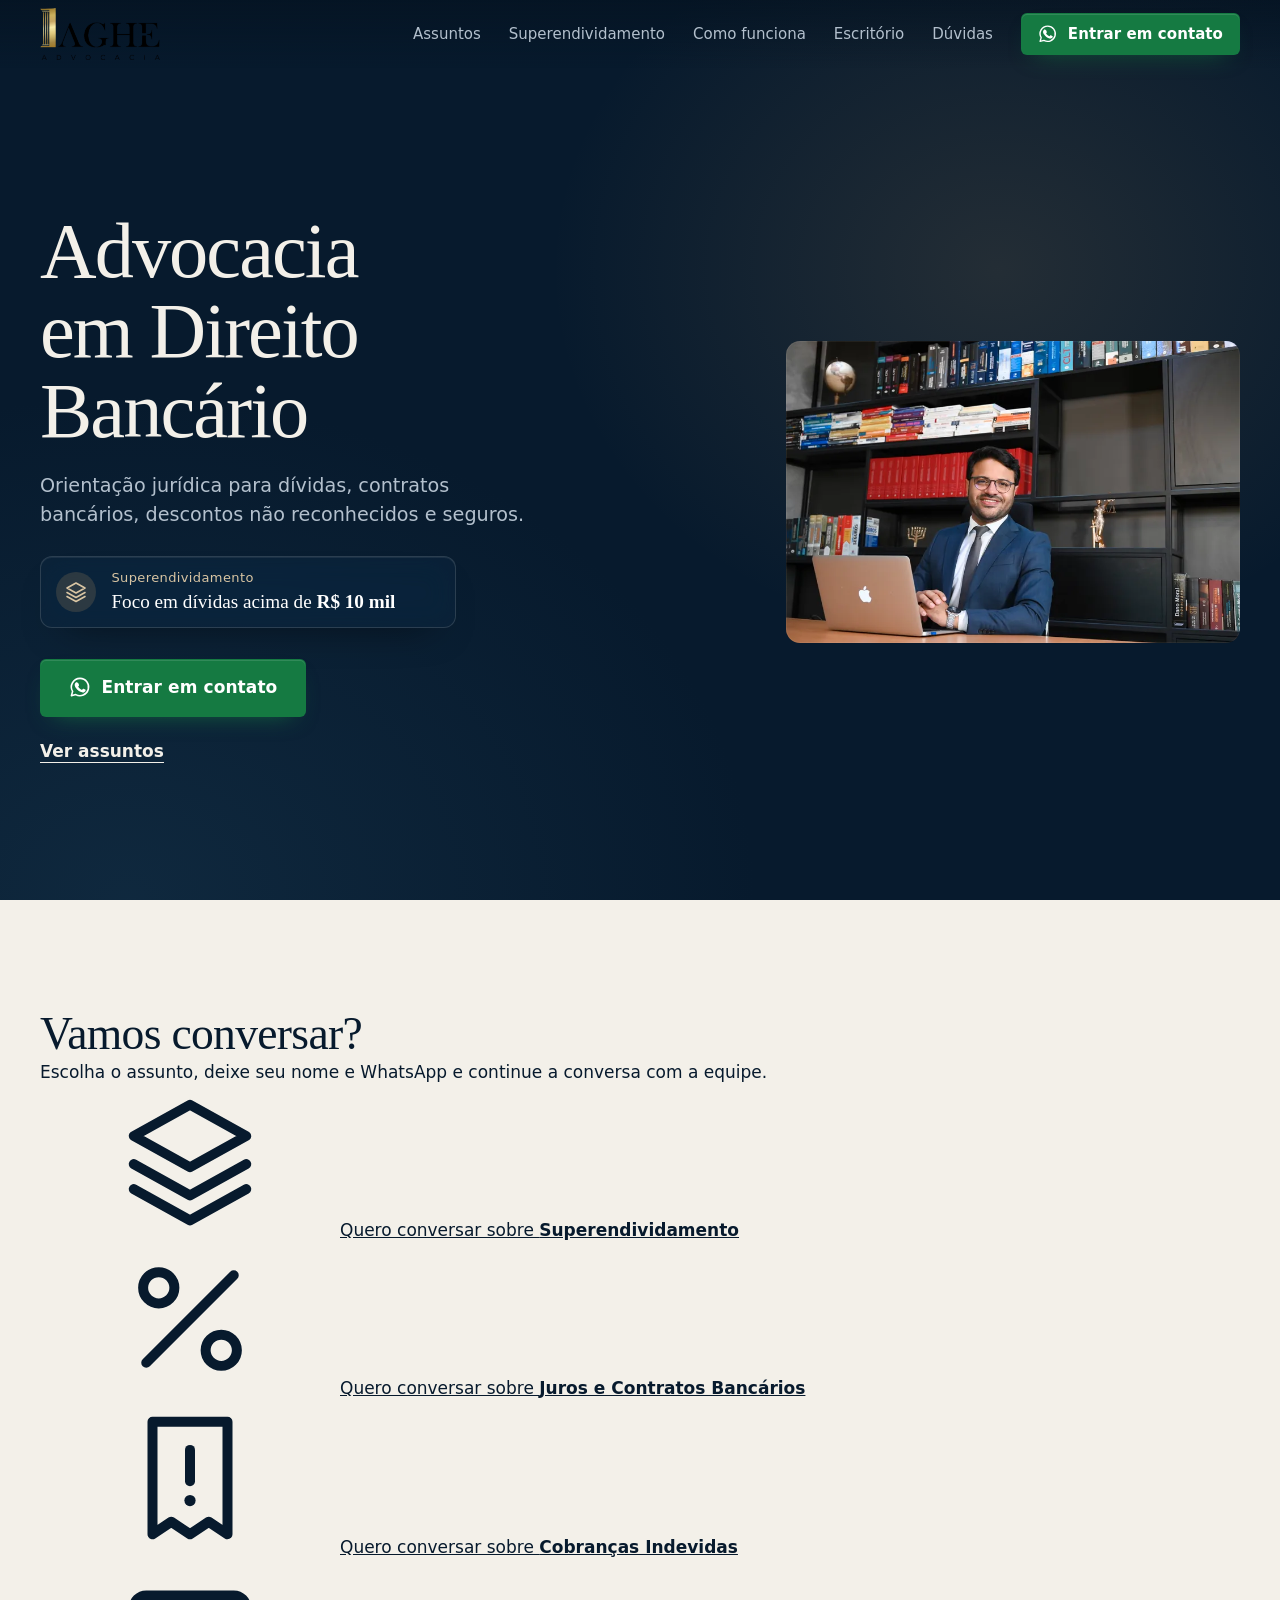
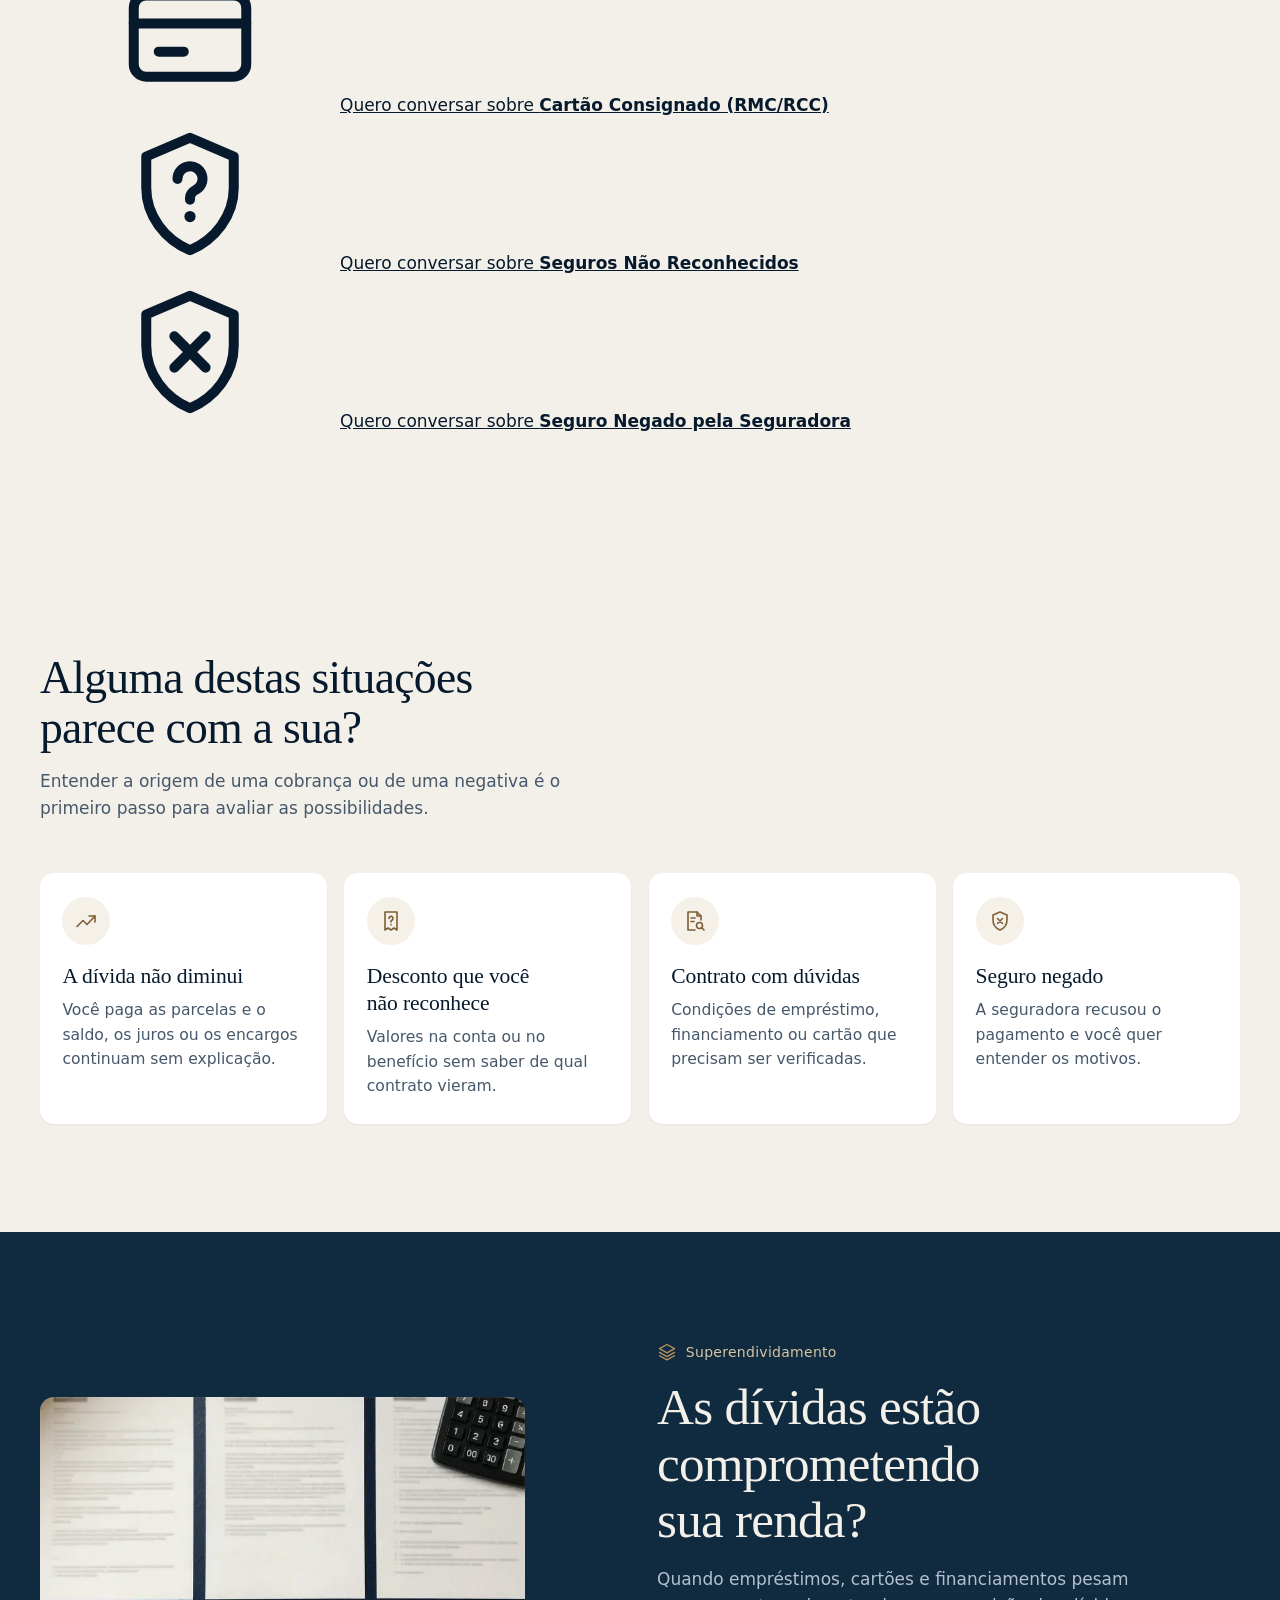
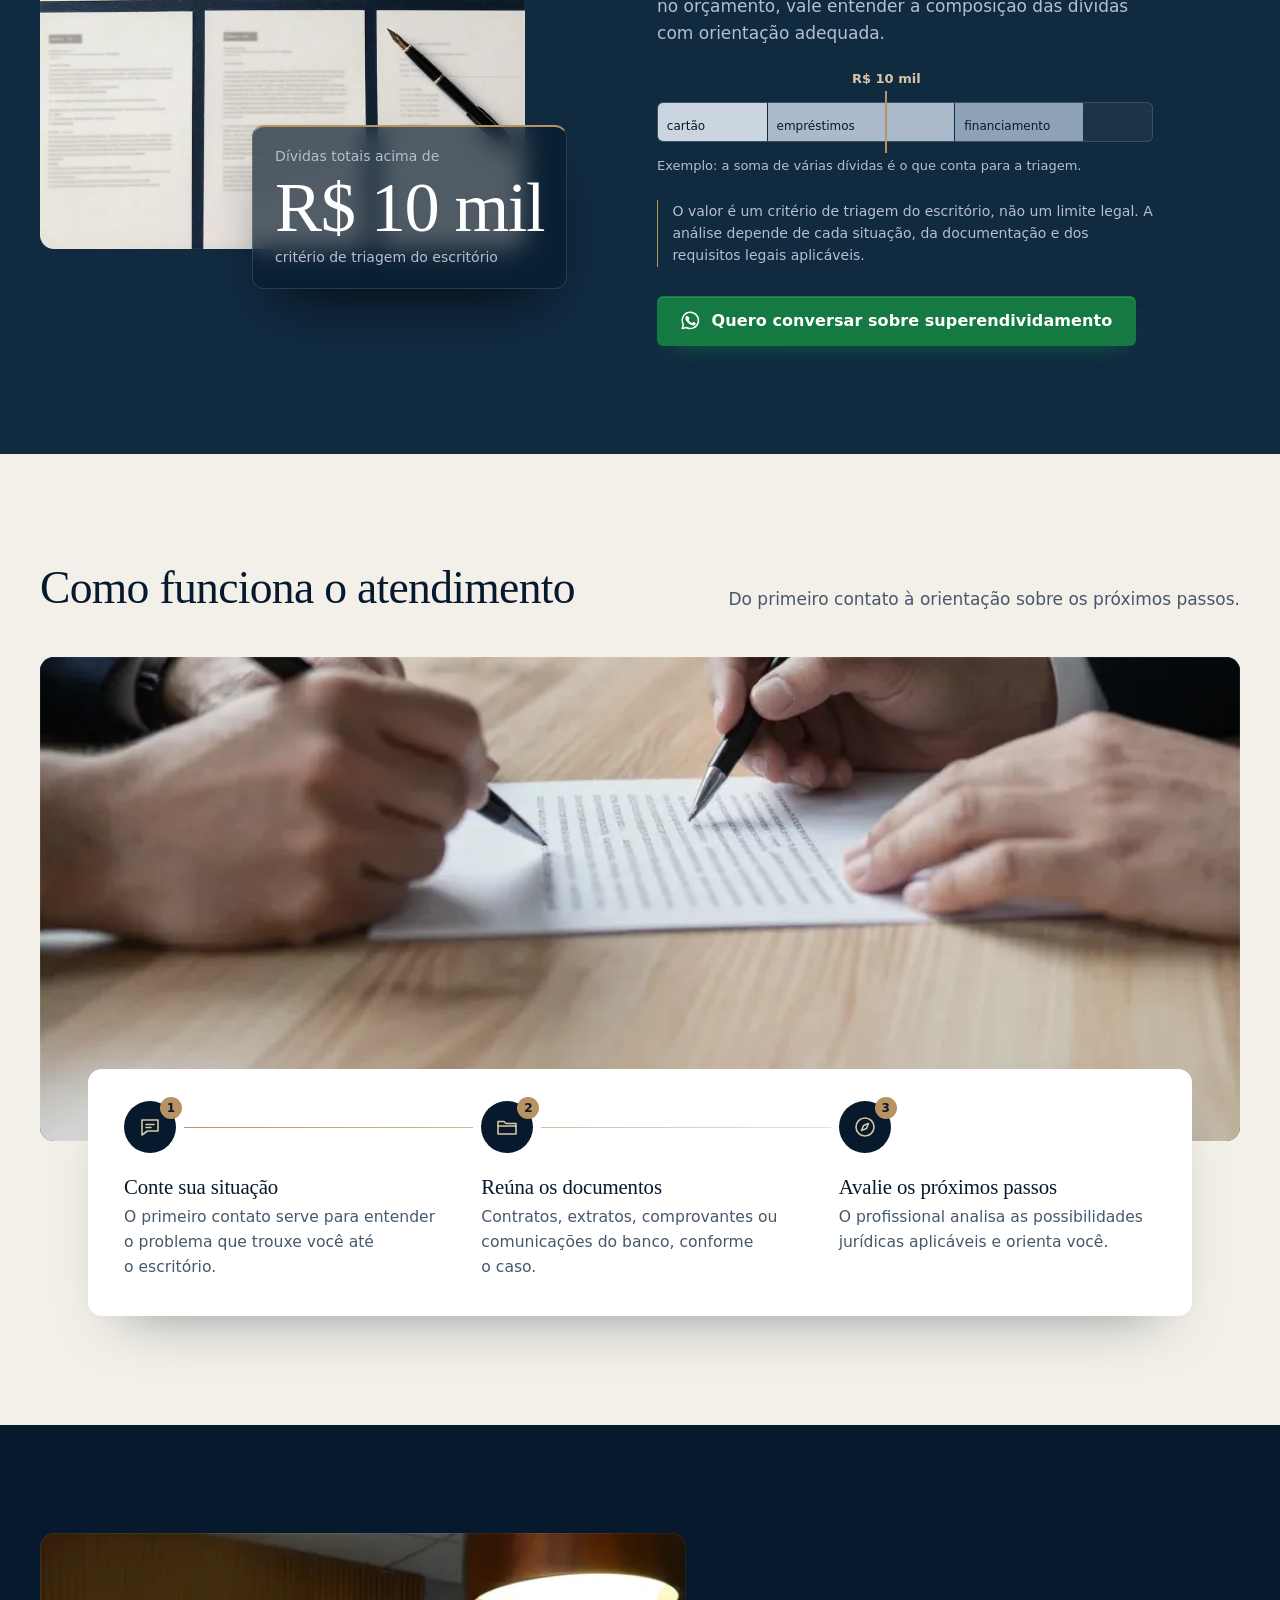
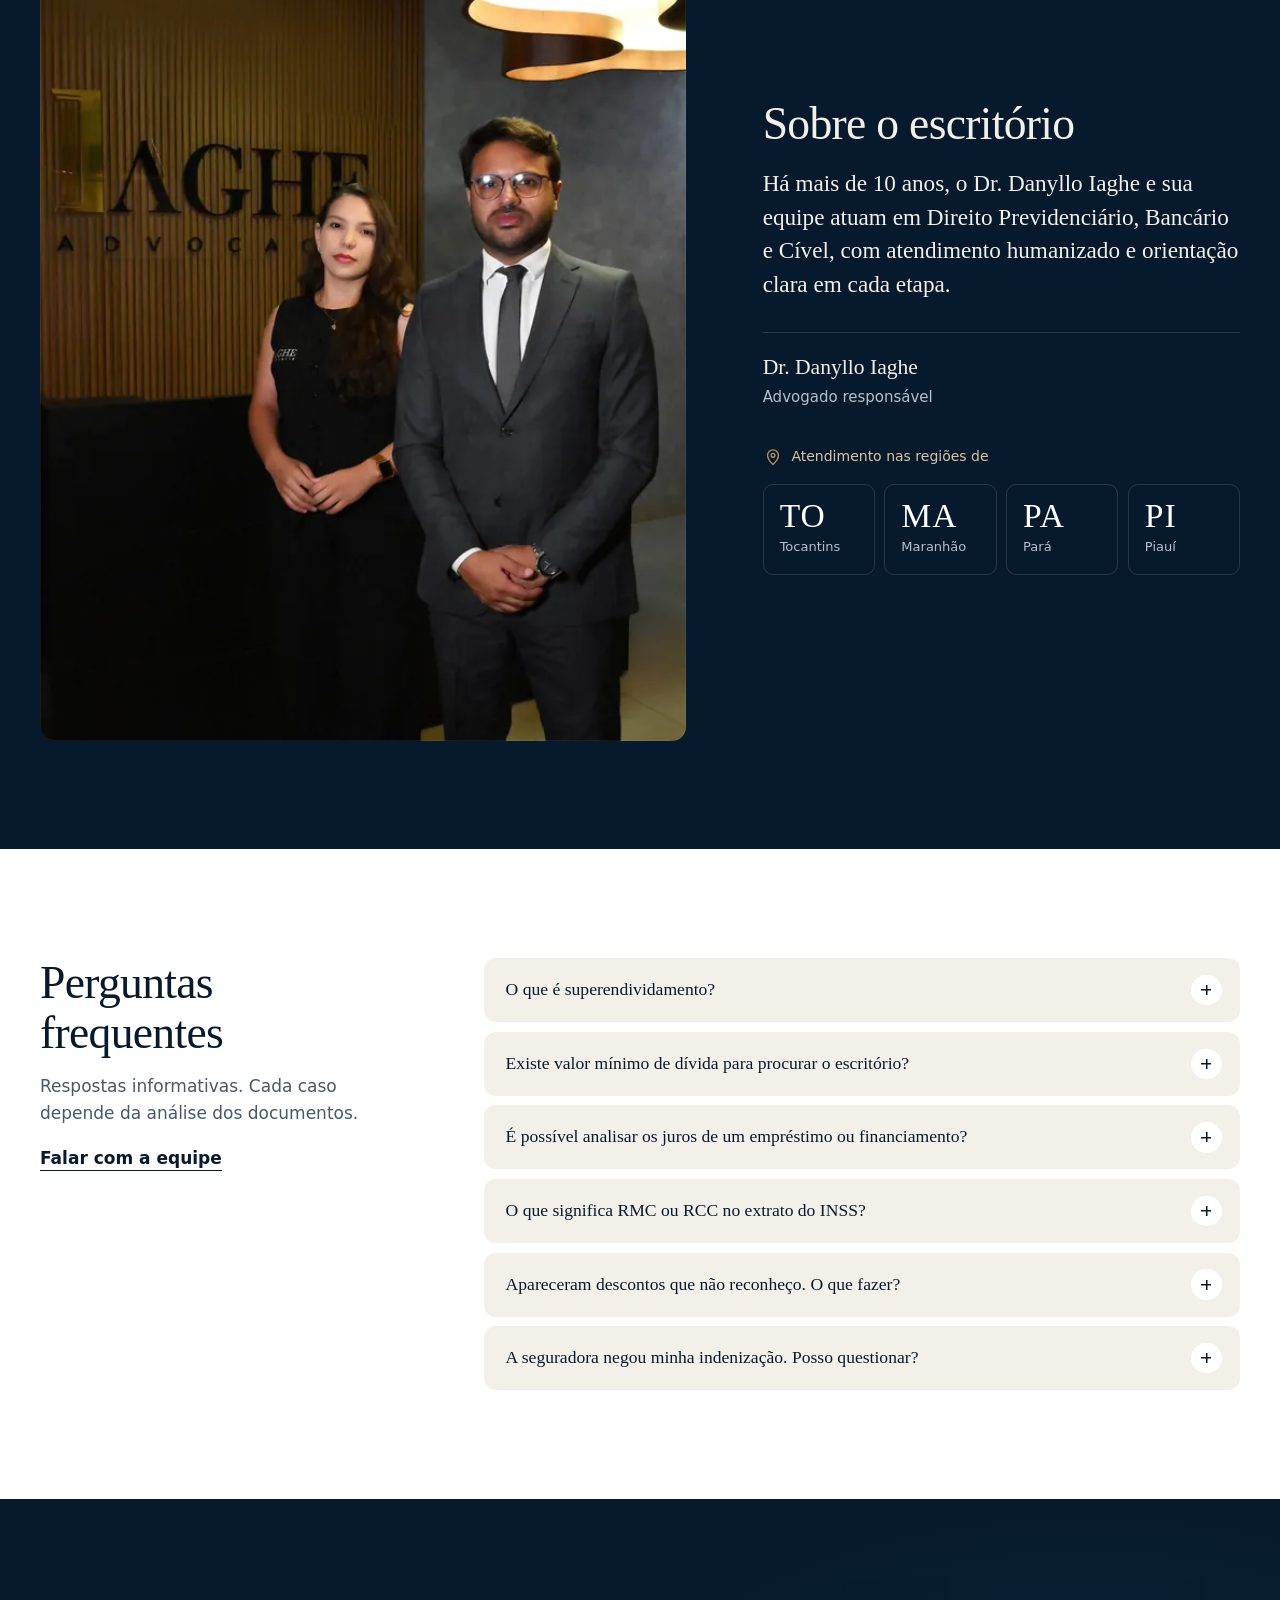
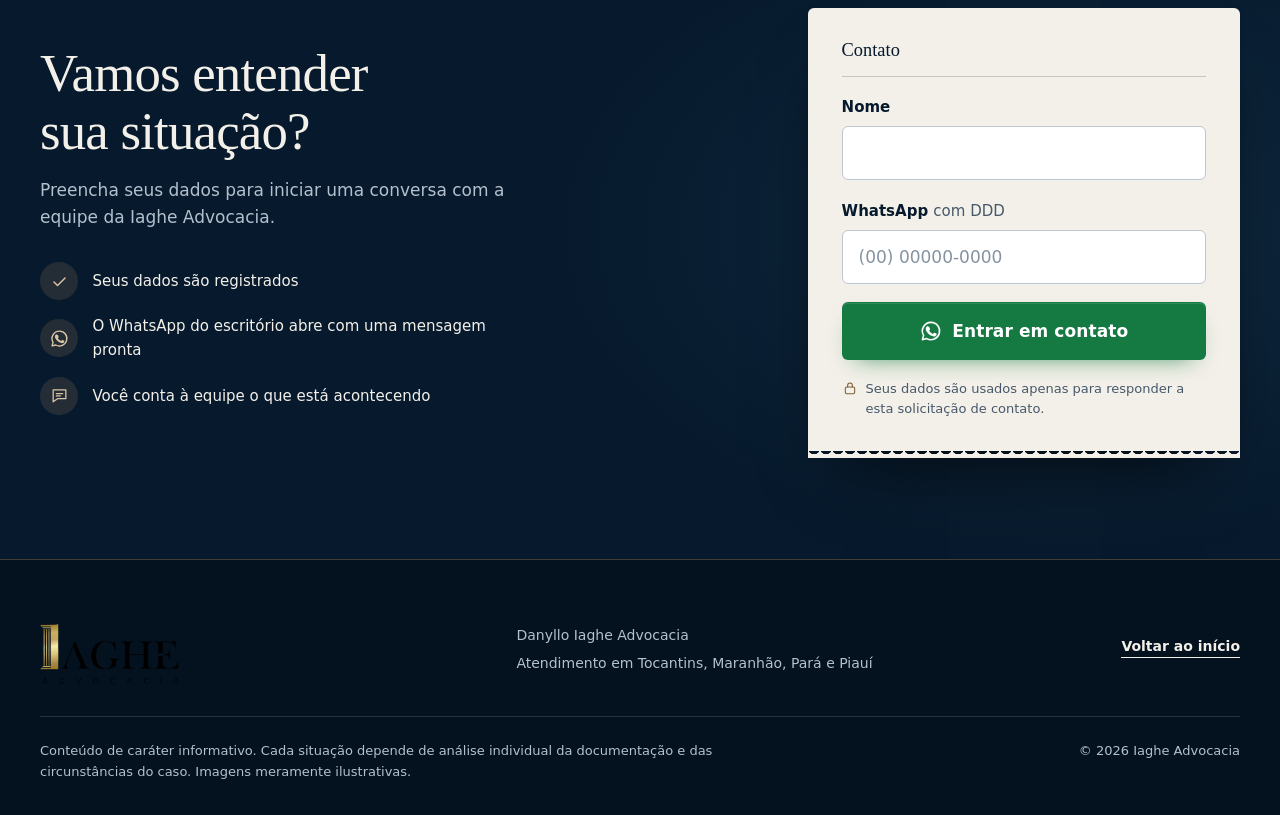
==== commit a1a811d2: "Update index.html" ====
--- a/index.html
+++ b/index.html
@@ -5,7 +5,7 @@
   <meta name="viewport" content="width=device-width, initial-scale=1, viewport-fit=cover">
   <title>Direito Bancário | Iaghe Advocacia</title>
   <meta name="description" content="Orientação jurídica em questões bancárias, superendividamento, contratos, descontos não reconhecidos e seguros. Conheça as áreas de atuação da Iaghe Advocacia.">
-  <meta name="theme-color" content="#071A2D">
+  <meta name="theme-color" content="#FFFFFF">
   <meta name="format-detection" content="telephone=no">
 
   <meta property="og:type" content="website">
@@ -22,15 +22,13 @@
 
   <link rel="icon" type="image/png" sizes="32x32" href="/assets/brand/icon-32.png">
   <link rel="apple-touch-icon" href="/assets/brand/icon-180.png">
-  <link rel="preload" href="/assets/fonts/newsreader.woff2" as="font" type="font/woff2" crossorigin>
-  <link rel="preload" as="image" href="/assets/brand/logo-iaghe-claro.png">
-  <link rel="preload" href="/assets/fonts/figtree.woff2" as="font" type="font/woff2" crossorigin>
-  <link rel="preload" as="image" href="/assets/img/equipe-retrato-900.webp" imagesrcset="/assets/img/equipe-retrato-600.webp 600w, /assets/img/equipe-retrato-900.webp 900w" imagesizes="(min-width: 900px) 34vw, 92vw" fetchpriority="high">
+  <link rel="preload" href="/assets/fonts/poppins-800.woff2" as="font" type="font/woff2" crossorigin>
+  <link rel="preload" href="/assets/fonts/poppins-400.woff2" as="font" type="font/woff2" crossorigin>
+  <link rel="preload" as="image" href="/assets/img/dr-danyllo-1400.webp" imagesrcset="/assets/img/dr-danyllo-800.webp 800w, /assets/img/dr-danyllo-1400.webp 1400w" imagesizes="(min-width: 900px) 52vw, 92vw" fetchpriority="high">
   <link rel="stylesheet" href="/assets/css/styles.css">
   <script>document.documentElement.classList.add("js");</script>
 </head>
 <body>
-  <!-- Ícones de linha (24px, traço 1.6) -->
   <svg width="0" height="0" class="sprite" aria-hidden="true" focusable="false">
     <symbol id="i-wa" viewBox="0 0 24 24">
       <path d="M12 2.6a9.4 9.4 0 0 0-8.1 14.2L2.6 21.4l4.7-1.2A9.4 9.4 0 1 0 12 2.6Z" fill="none" stroke="currentColor" stroke-width="1.7" stroke-linejoin="round"/>
@@ -59,13 +57,13 @@
   <header class="site-header">
     <div class="wrap header-inner">
       <a class="brand" href="#topo" data-brand aria-label="Iaghe Advocacia, início da página">
-        <img class="brand-logo" src="/assets/brand/logo-iaghe-claro.png" width="478" height="207" alt="Iaghe Advocacia">
+        <img class="brand-logo" src="/assets/brand/logo-iaghe.png" width="478" height="207" alt="Iaghe Advocacia">
       </a>
       <nav class="header-nav" aria-label="Seções da página">
-        <a href="#situacoes">Situações</a>
+        <a href="#assuntos">Assuntos</a>
         <a href="#superendividamento">Superendividamento</a>
-        <a href="#atuacao">Atuação</a>
         <a href="#como-funciona">Como funciona</a>
+        <a href="#escritorio">Escritório</a>
         <a href="#duvidas">Dúvidas</a>
       </nav>
       <a class="btn btn-wa btn-sm" href="#contato">
@@ -79,40 +77,44 @@
     <!-- ===================== HERO ===================== -->
     <section class="hero" id="topo" aria-labelledby="hero-title">
       <span class="header-sentinel" data-header-sentinel></span>
-
       <div class="wrap hero-grid">
         <div class="hero-copy">
-          <h1 id="hero-title">Advocacia em Direito&nbsp;Bancário</h1>
+          <h1 id="hero-title">Advocacia em Direito Bancário</h1>
           <p class="hero-sub">Orientação jurídica para dívidas, contratos bancários, descontos não reconhecidos e seguros.</p>
-
           <div class="hero-criterion">
             <svg class="crit-ico" aria-hidden="true"><use href="#i-layers"/></svg>
             <p><span class="crit-label">Superendividamento</span>Foco em dívidas acima de <strong>R$&nbsp;10&nbsp;mil</strong></p>
           </div>
-
           <div class="hero-actions" data-hero-cta>
             <a class="btn btn-wa btn-lg" href="#contato">
               <svg class="ico" aria-hidden="true"><use href="#i-wa"/></svg>
               Entrar em contato
             </a>
-            <p class="hero-note">Conte o que está acontecendo para iniciar uma conversa com a equipe.</p>
-          </div>
-        </div>
-
-        <div class="hero-visual">
-        <figure class="media hero-portrait">
-          <img src="/assets/img/equipe-retrato-900.webp" srcset="/assets/img/equipe-retrato-600.webp 600w, /assets/img/equipe-retrato-900.webp 900w"
-               sizes="(min-width: 900px) 34vw, 92vw" width="900" height="1125" fetchpriority="high" decoding="async" data-img
-               alt="Dr. Danyllo Iaghe e integrante da equipe na recepção do escritório">
+            <a class="text-link" href="#assuntos">Ver assuntos</a>
+          </div>
+        </div>
+        <figure class="media hero-photo">
+          <img src="/assets/img/dr-danyllo-1400.webp" srcset="/assets/img/dr-danyllo-800.webp 800w, /assets/img/dr-danyllo-1400.webp 1400w"
+               sizes="(min-width: 900px) 52vw, 92vw" width="1400" height="933" fetchpriority="high" decoding="async" data-img
+               alt="Dr. Danyllo Iaghe em seu escritório">
         </figure>
-        </div>
-      </div>
-
+      </div>
+    </section>
+
+    <!-- ===================== ASSUNTOS ===================== -->
+    <section class="section topics" id="assuntos" aria-labelledby="topics-title">
       <div class="wrap">
-        <ul class="hero-facts" aria-label="Sobre o atendimento">
-          <li><svg aria-hidden="true"><use href="#i-chat"/></svg>Primeiro contato pelo WhatsApp</li>
-          <li><svg aria-hidden="true"><use href="#i-pin"/></svg>Tocantins, Maranhão, Pará e Piauí</li>
-          <li><svg aria-hidden="true"><use href="#i-doc-search"/></svg>Análise individual de cada situação</li>
+        <div class="topics-head" data-reveal>
+          <h2 id="topics-title">Vamos conversar?</h2>
+          <p>Escolha o assunto, deixe seu nome e WhatsApp e continue a conversa com a equipe.</p>
+        </div>
+        <ul class="topic-list" data-stagger>
+          <li><a class="topic-btn" href="#contato" data-topic="Superendividamento" aria-pressed="false"><svg aria-hidden="true"><use href="#i-layers"/></svg><span>Quero conversar sobre <strong>Superendividamento</strong></span></a></li>
+          <li><a class="topic-btn" href="#contato" data-topic="Juros e Contratos Bancários" aria-pressed="false"><svg aria-hidden="true"><use href="#i-percent"/></svg><span>Quero conversar sobre <strong>Juros e Contratos Bancários</strong></span></a></li>
+          <li><a class="topic-btn" href="#contato" data-topic="Cobranças Indevidas" aria-pressed="false"><svg aria-hidden="true"><use href="#i-receipt-alert"/></svg><span>Quero conversar sobre <strong>Cobranças Indevidas</strong></span></a></li>
+          <li><a class="topic-btn" href="#contato" data-topic="Cartão Consignado (RMC/RCC)" aria-pressed="false"><svg aria-hidden="true"><use href="#i-card"/></svg><span>Quero conversar sobre <strong>Cartão Consignado (RMC/RCC)</strong></span></a></li>
+          <li><a class="topic-btn" href="#contato" data-topic="Seguros Não Reconhecidos" aria-pressed="false"><svg aria-hidden="true"><use href="#i-shield-q"/></svg><span>Quero conversar sobre <strong>Seguros Não Reconhecidos</strong></span></a></li>
+          <li><a class="topic-btn" href="#contato" data-topic="Seguro Negado pela Seguradora" aria-pressed="false"><svg aria-hidden="true"><use href="#i-shield-x"/></svg><span>Quero conversar sobre <strong>Seguro Negado pela Seguradora</strong></span></a></li>
         </ul>
       </div>
     </section>
@@ -180,51 +182,10 @@
           </div>
 
           <p class="debt-note">O valor é um critério de triagem do escritório, não um limite legal. A análise depende de cada situação, da documentação e dos requisitos legais aplicáveis.</p>
-          <a class="btn btn-ghost-wa" href="#contato">
+          <a class="btn btn-wa" href="#contato" data-topic="Superendividamento">
             <svg class="ico" aria-hidden="true"><use href="#i-wa"/></svg>
-            Entrar em contato
+            Quero conversar sobre superendividamento
           </a>
-        </div>
-      </div>
-    </section>
-
-    <!-- ===================== ÁREAS ===================== -->
-    <section class="section areas" id="atuacao" aria-labelledby="areas-title">
-      <div class="wrap">
-        <div class="sec-head" data-reveal>
-          <h2 id="areas-title">Questões bancárias que merecem análise jurídica</h2>
-          <p>Cada contrato, cobrança ou negativa tem características próprias.</p>
-        </div>
-        <div class="areas-grid">
-          <article class="area-lead" data-reveal>
-            <span class="ico-badge ico-badge-lg"><svg aria-hidden="true"><use href="#i-layers"/></svg></span>
-            <span class="area-lead-tag">Principal frente de atendimento</span>
-            <h3>Superendividamento</h3>
-            <p>Quando o conjunto das dívidas compromete a renda e as despesas essenciais. Triagem para dívidas acima de R$&nbsp;10&nbsp;mil.</p>
-            <a class="lead-link" href="#contato">Entrar em contato <svg aria-hidden="true"><use href="#i-arrow"/></svg></a>
-          </article>
-          <ul class="area-list" data-stagger>
-            <li>
-              <span class="ico-badge"><svg aria-hidden="true"><use href="#i-percent"/></svg></span>
-              <div><h3>Juros e contratos bancários</h3><p>Taxas, encargos e cláusulas de empréstimos e financiamentos.</p></div>
-            </li>
-            <li>
-              <span class="ico-badge"><svg aria-hidden="true"><use href="#i-receipt-alert"/></svg></span>
-              <div><h3>Cobranças indevidas</h3><p>Cobranças contestadas e valores que você não reconhece.</p></div>
-            </li>
-            <li>
-              <span class="ico-badge"><svg aria-hidden="true"><use href="#i-card"/></svg></span>
-              <div><h3>RMC e RCC</h3><p>Cartão consignado e descontos no benefício do INSS.</p></div>
-            </li>
-            <li>
-              <span class="ico-badge"><svg aria-hidden="true"><use href="#i-shield-q"/></svg></span>
-              <div><h3>Seguros não reconhecidos</h3><p>Descontos de seguros que você não identifica como contratados.</p></div>
-            </li>
-            <li>
-              <span class="ico-badge"><svg aria-hidden="true"><use href="#i-shield-x"/></svg></span>
-              <div><h3>Negativa de indenização</h3><p>Recusas de seguro de vida, invalidez, veículo, imóvel e agronegócio.</p></div>
-            </li>
-          </ul>
         </div>
       </div>
     </section>
@@ -260,22 +221,22 @@
       </div>
     </section>
 
-    <!-- ===================== ESCRITÓRIO + REGIÕES ===================== -->
+    <!-- ===================== ESCRITÓRIO ===================== -->
     <section class="section about" id="escritorio" aria-labelledby="about-title">
       <div class="wrap about-grid">
         <div class="about-visual has-photo" data-reveal>
-          <figure class="media media-photo">
-            <img src="/assets/img/dr-danyllo-1400.webp" srcset="/assets/img/dr-danyllo-800.webp 800w, /assets/img/dr-danyllo-1400.webp 1400w"
-                 sizes="(min-width: 860px) 52vw, 92vw" width="1400" height="933" loading="lazy" decoding="async" data-img
-                 alt="Dr. Danyllo Iaghe em seu escritório">
-          </figure>        </div>
+          <figure class="media media-tall">
+            <img src="/assets/img/equipe-retrato-900.webp" srcset="/assets/img/equipe-retrato-600.webp 600w, /assets/img/equipe-retrato-900.webp 900w"
+                 sizes="(min-width: 860px) 38vw, 92vw" width="900" height="1125" loading="lazy" decoding="async" data-img
+                 alt="Dr. Danyllo Iaghe e integrante da equipe na recepção do escritório">
+          </figure>
+        </div>
         <div class="about-copy" data-reveal>
-          <h2 id="about-title">Iaghe Advocacia</h2>
-          <p class="about-lead">Atuação em questões bancárias, com atenção às particularidades e aos documentos de cada situação.</p>
+          <h2 id="about-title">Sobre o escritório</h2>
+          <p class="about-lead">Há mais de 10 anos, o Dr. Danyllo Iaghe e sua equipe atuam em Direito Previdenciário, Bancário e Cível, com atendimento humanizado e orientação clara em cada etapa.</p>
           <div class="lawyer-card">
             <p class="lawyer-name">Dr. Danyllo Iaghe</p>
-            <p class="lawyer-role">Advogado responsável. Direito Civil e Processual Civil.</p>
-            <p class="lawyer-oab" data-inst="oab" hidden></p>
+            <p class="lawyer-role">Advogado responsável</p>
           </div>
           <div class="regions" id="regioes">
             <p class="regions-title"><svg aria-hidden="true"><use href="#i-pin"/></svg>Atendimento nas regiões de</p>
@@ -342,6 +303,7 @@
 
         <form id="lead-form" class="lead-form" novalidate data-reveal>
           <p class="form-title" aria-hidden="true">Contato</p>
+          <p class="form-topic" id="form-topic" hidden>Assunto: <strong></strong> <button type="button" data-topic-clear>Remover</button></p>
           <div class="field">
             <label for="f-nome">Nome</label>
             <input id="f-nome" name="nome" type="text" autocomplete="name" autocapitalize="words" maxlength="80" required aria-describedby="f-nome-error">
@@ -371,11 +333,11 @@
     <div class="wrap">
       <div class="footer-top">
         <div class="footer-brand-block">
-          <img class="footer-logo" src="/assets/brand/logo-iaghe-claro.png" width="478" height="207" alt="Iaghe Advocacia" loading="lazy">
-          <p class="footer-sub">Direito Bancário</p>
+          <img class="footer-logo" src="/assets/brand/logo-iaghe.png" width="478" height="207" alt="Iaghe Advocacia" loading="lazy">
         </div>
         <div class="footer-info">
-          <p>Dr. Danyllo Iaghe <span class="footer-oab" data-inst="oab" hidden></span></p>
+          <p class="footer-name">Danyllo Iaghe Advocacia</p>
+          <p data-inst="oab" hidden></p>
           <p data-inst="endereco" hidden></p>
           <p data-inst="email" hidden></p>
           <p data-inst="cnpj" hidden></p>
@@ -390,7 +352,6 @@
     </div>
   </footer>
 
-  <!-- CTA fixo no celular: aparece depois do hero e some ao chegar no formulário -->
   <div class="mobile-cta" data-mobile-cta aria-hidden="true">
     <a class="btn btn-wa btn-block" href="#contato" tabindex="-1">
       <svg class="ico" aria-hidden="true"><use href="#i-wa"/></svg>
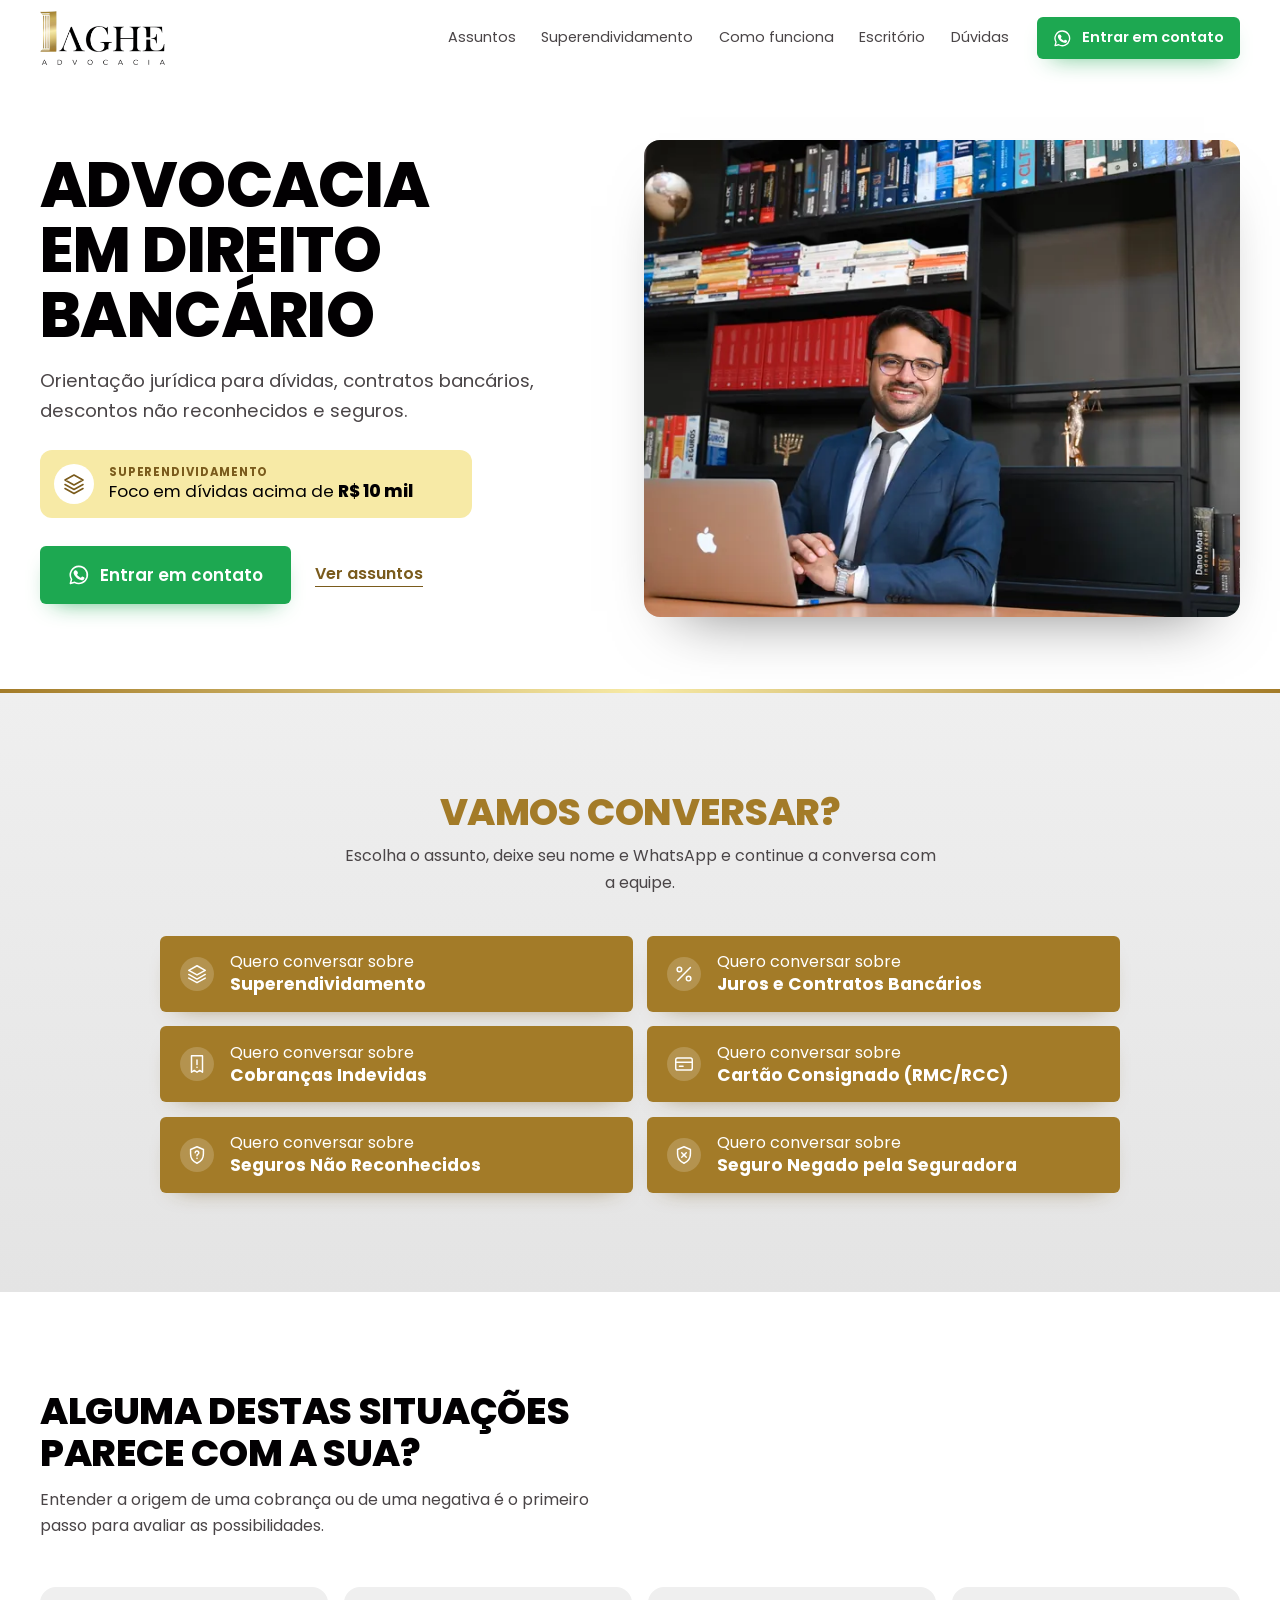
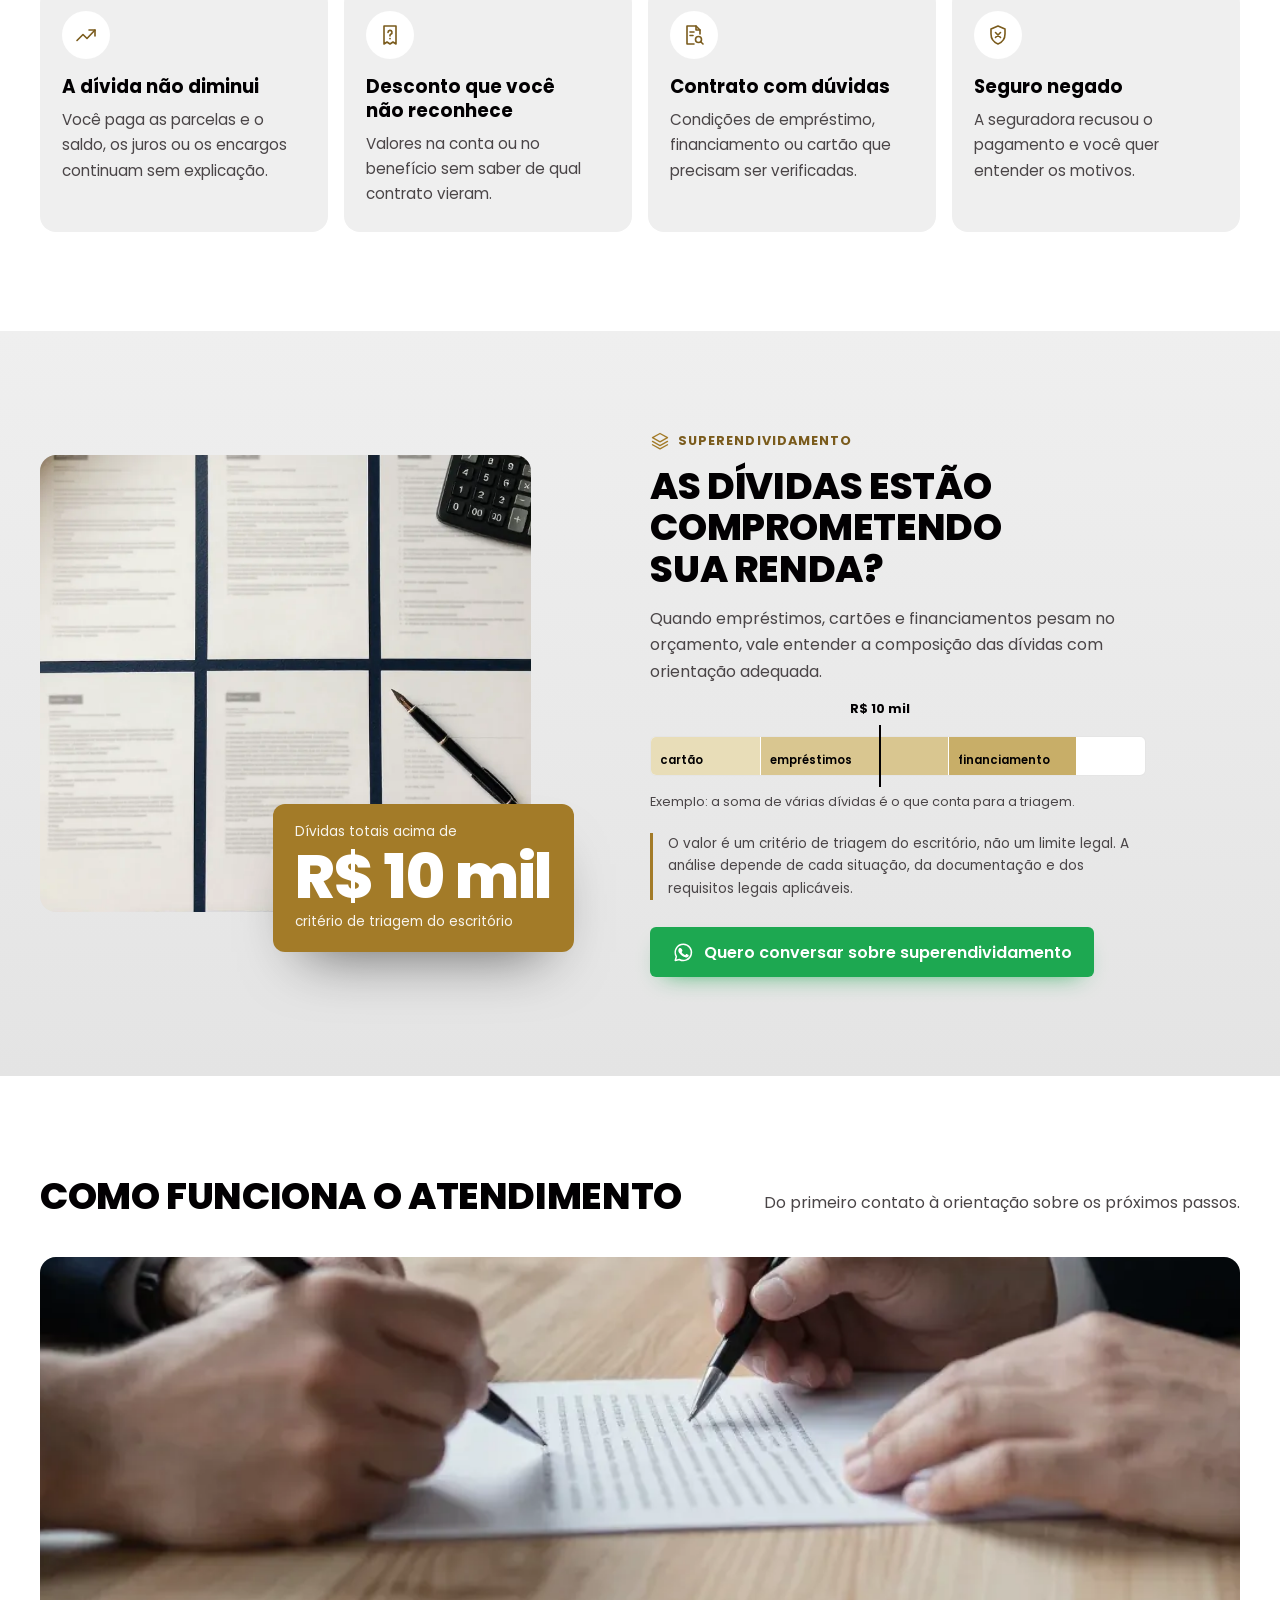
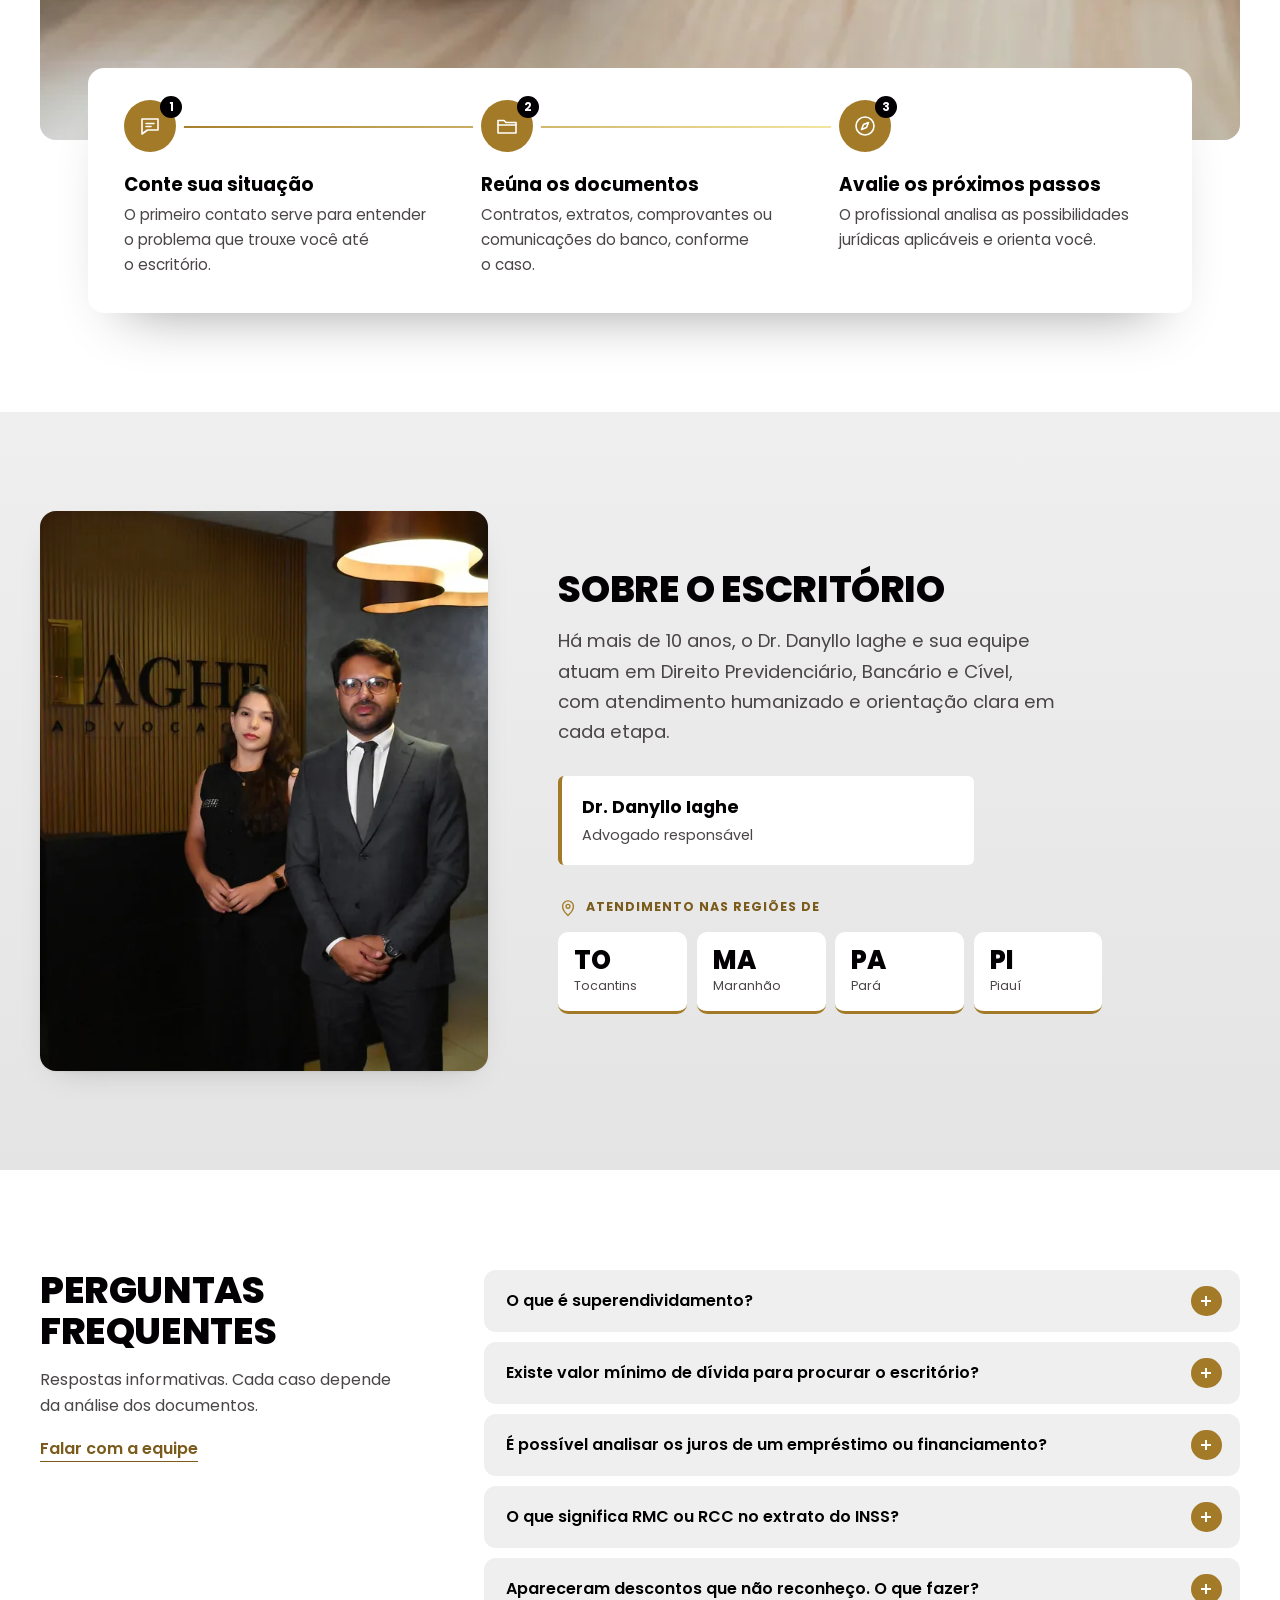
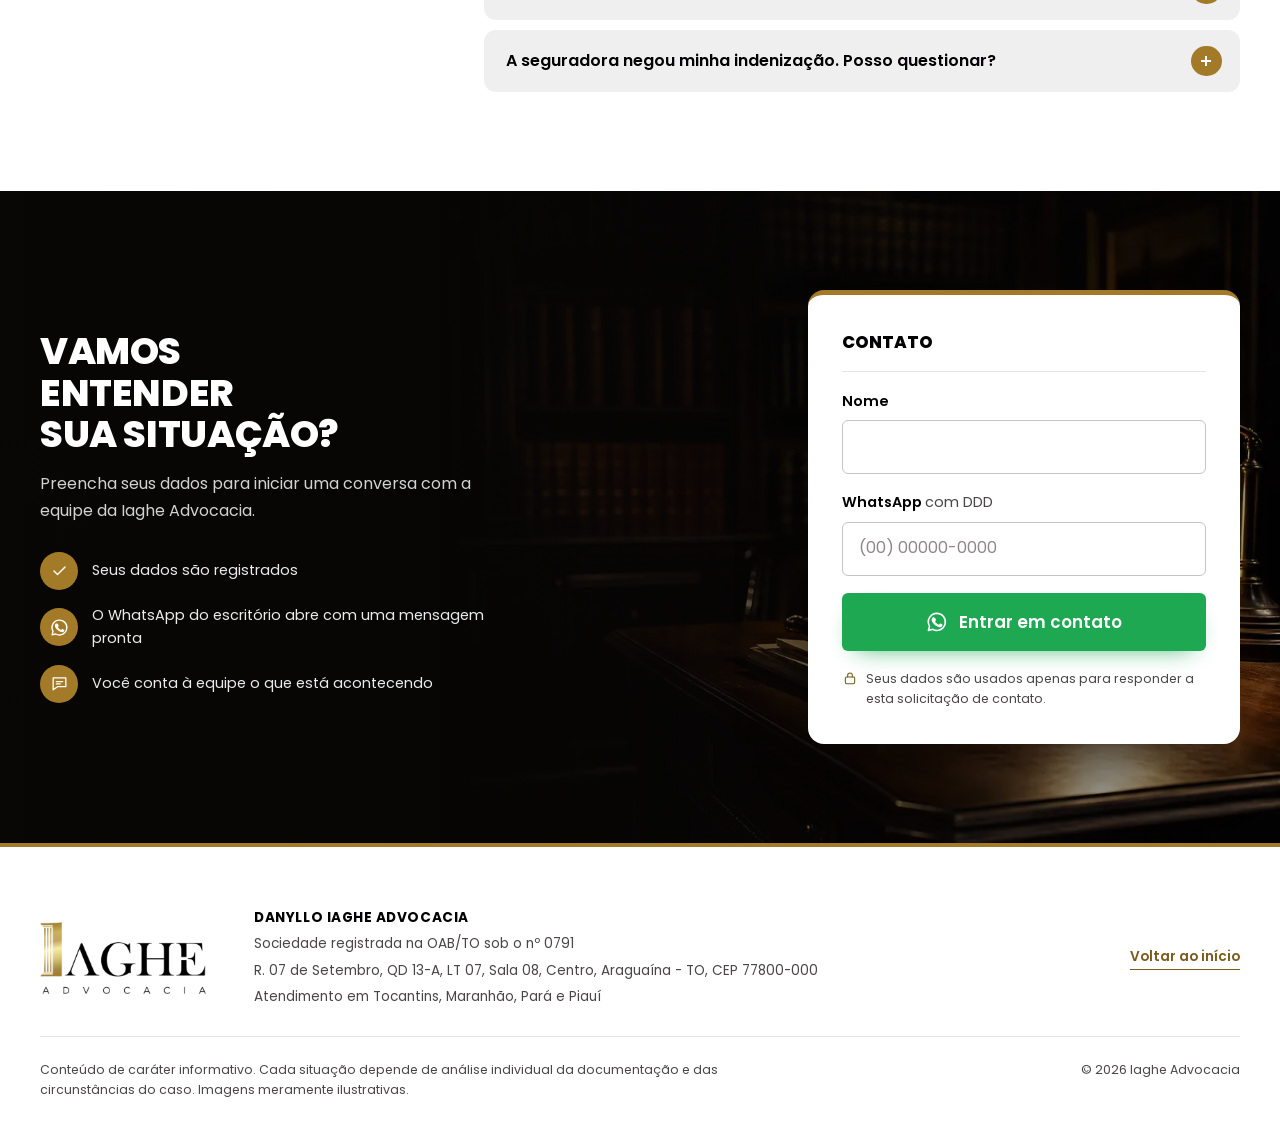
==== commit 5614c237: "Integrate Google Analytics tracking code Added Google Analytics tracking script to index.html." ====
--- a/index.html
+++ b/index.html
@@ -1,6 +1,15 @@
 <!doctype html>
 <html lang="pt-BR">
 <head>
+  <!-- Google tag (gtag.js) -->
+<script async src="https://www.googletagmanager.com/gtag/js?id=AW-18544619414"></script>
+<script>
+  window.dataLayer = window.dataLayer || [];
+  function gtag(){dataLayer.push(arguments);}
+  gtag('js', new Date());
+
+  gtag('config', 'AW-18544619414');
+</script>
   <meta charset="utf-8">
   <meta name="viewport" content="width=device-width, initial-scale=1, viewport-fit=cover">
   <title>Direito Bancário | Iaghe Advocacia</title>
--- a/assets/css/styles.css
+++ b/assets/css/styles.css
@@ -1,66 +1,47 @@
 /* =========================================================
-   Iaghe Advocacia — Direito Bancário (v3: mais visual, menos texto)
-   Mobile-first. Tokens → base → componentes → seções → motion
-   ========================================================= */
-
-@font-face {
-  font-family: "Newsreader";
-  src: url("/assets/fonts/newsreader.woff2") format("woff2");
-  font-weight: 200 800; font-style: normal; font-display: swap;
-}
-@font-face {
-  font-family: "Figtree";
-  src: url("/assets/fonts/figtree.woff2") format("woff2");
-  font-weight: 300 900; font-style: normal; font-display: swap;
-}
+   Iaghe Advocacia — LPs Direito Bancário e Previdenciário (padrão visual do site do escritório)
+   Poppins · preto #020002 · dourado #A37B28 · dourado claro #F7EAA6 · cinza claro
+   ========================================================= */
+
+@font-face { font-family: "Poppins"; src: url("/assets/fonts/poppins-400.woff2") format("woff2"); font-weight: 400; font-style: normal; font-display: swap; }
+@font-face { font-family: "Poppins"; src: url("/assets/fonts/poppins-600.woff2") format("woff2"); font-weight: 600; font-style: normal; font-display: swap; }
+@font-face { font-family: "Poppins"; src: url("/assets/fonts/poppins-700.woff2") format("woff2"); font-weight: 700; font-style: normal; font-display: swap; }
+@font-face { font-family: "Poppins"; src: url("/assets/fonts/poppins-800.woff2") format("woff2"); font-weight: 800; font-style: normal; font-display: swap; }
 
 :root {
-  /* Marca */
-  --navy: #071A2D;
-  --navy-2: #102A40;
-  --navy-deep: #04111E;
-  --paper: #F3F0E9;
-  --paper-2: #EAE5DA;
+  /* Cores do site iagheadvocacia.com.br */
+  --ink: #020002;
+  --ink-soft: #4A4547;
+  --gold: #A37B28;
+  --gold-dark: #7A5B1C;      /* dourado para texto pequeno sobre claro */
+  --gold-hover: #8C6A22;
+  --gold-light: #F7EAA6;
+  --gold-wash: #FBF4D6;
+  --gray-1: #EFEFEF;
+  --gray-2: #E4E4E4;
   --white: #FFFFFF;
-  --bronze: #B89260;
-  --bronze-soft: #D9C5A3;
-  --bronze-ink: #7E5F35;
-  --bronze-wash: rgba(184, 146, 96, .14);
-
-  /* Texto */
-  --ink: #071A2D;
-  --ink-soft: #46586A;
-  --on-dark: #F3F0E9;
-  --on-dark-soft: #B3C0CD;
-
-  /* WhatsApp */
-  --wa: #157A42;
-  --wa-hover: #0F6837;
-  --wa-light: #4BD08A;
-
-  /* Linhas */
-  --line: rgba(7, 26, 45, .11);
-  --line-strong: rgba(7, 26, 45, .2);
-  --line-dark: rgba(243, 240, 233, .14);
-  --error: #A3261E;
-
-  /* Tipografia */
-  --serif: "Newsreader", "Iowan Old Style", Georgia, serif;
-  --sans: "Figtree", system-ui, -apple-system, "Segoe UI", Roboto, sans-serif;
-  --fs-body: 1.0625rem;
-  --fs-small: .9375rem;
-  --fs-h1: clamp(2.2rem, 1.25rem + 4vw, 4.3rem);
-  --fs-h2: clamp(1.85rem, 1.3rem + 2.1vw, 2.85rem);
-  --fs-h3: clamp(1.15rem, 1.08rem + .35vw, 1.3rem);
-
-  /* Espaço */
+  --line: rgba(2, 0, 2, .10);
+  --line-strong: rgba(2, 0, 2, .18);
+  --error: #B42318;
+  /* Verde WhatsApp nos botões de contato (tom mais escuro do verde oficial #25D366, para o texto branco ficar legível) */
+  --wa: #1DA851;
+  --wa-hover: #168C43;
+
+  --font: "Poppins", system-ui, -apple-system, "Segoe UI", Roboto, Arial, sans-serif;
+  --fs-body: 1rem;
+  --fs-small: .9rem;
+  --fs-h1: clamp(2.1rem, 1.3rem + 3.6vw, 3.9rem);
+  --fs-h2: clamp(1.55rem, 1.2rem + 1.6vw, 2.35rem);
+  --fs-h3: clamp(1.02rem, .98rem + .25vw, 1.15rem);
+
   --wrap: 1200px;
   --gutter: clamp(1.25rem, 4.5vw, 2.5rem);
-  --section-y: clamp(4rem, 2.8rem + 5vw, 7rem);
+  --section-y: clamp(3.75rem, 2.6rem + 4.5vw, 6.5rem);
   --radius: 6px;
-  --radius-lg: 14px;
-  --header-h: 68px;
+  --radius-lg: 16px;
+  --header-h: 76px;
   --ease: cubic-bezier(.2, .7, .2, 1);
+  --shadow: 0 1px 2px rgba(2, 0, 2, .05), 0 12px 32px -18px rgba(2, 0, 2, .25);
 }
 
 /* ---------- Base ---------- */
@@ -68,87 +49,66 @@
 html { -webkit-text-size-adjust: 100%; scroll-padding-top: calc(var(--header-h) + 8px); }
 @media (prefers-reduced-motion: no-preference) { html { scroll-behavior: smooth; } }
 body {
-  margin: 0; background: var(--paper); color: var(--ink);
-  font-family: var(--sans); font-size: var(--fs-body); line-height: 1.6;
+  margin: 0; background: var(--gray-1); color: var(--ink);
+  font-family: var(--font); font-size: var(--fs-body); line-height: 1.65;
   text-rendering: optimizeLegibility; -webkit-font-smoothing: antialiased;
   overflow-x: hidden;
 }
-h1, h2, h3 { font-family: var(--serif); font-weight: 450; line-height: 1.1; letter-spacing: -.015em; margin: 0; text-wrap: balance; }
+h1, h2, h3 { font-family: var(--font); margin: 0; text-wrap: balance; }
+h1, h2 { font-weight: 800; text-transform: uppercase; line-height: 1.1; letter-spacing: -.01em; }
 h2 { font-size: var(--fs-h2); }
-h3 { font-size: var(--fs-h3); font-weight: 500; line-height: 1.25; letter-spacing: -.005em; }
+h3 { font-size: var(--fs-h3); font-weight: 700; line-height: 1.3; }
 p { margin: 0; text-wrap: pretty; }
 a { color: inherit; }
 img { max-width: 100%; height: auto; display: block; }
 abbr[title] { text-decoration: none; }
-strong { font-weight: 650; }
+strong { font-weight: 700; }
 ol, ul { padding: 0; margin: 0; list-style: none; }
 svg { flex: none; }
+[hidden] { display: none !important; }
 
 .wrap { width: 100%; max-width: calc(var(--wrap) + var(--gutter) * 2); margin-inline: auto; padding-inline: var(--gutter); }
 .section { padding-block: var(--section-y); position: relative; }
 .sprite { position: absolute; }
-.sr-only, .hp {
-  position: absolute !important; width: 1px; height: 1px; overflow: hidden;
-  clip: rect(0 0 0 0); clip-path: inset(50%); white-space: nowrap;
-}
-.skip-link { position: absolute; left: 1rem; top: -100px; z-index: 100; background: var(--white); color: var(--navy); padding: .6rem 1rem; border-radius: var(--radius); }
+.sr-only, .hp { position: absolute !important; width: 1px; height: 1px; overflow: hidden; clip: rect(0 0 0 0); clip-path: inset(50%); white-space: nowrap; }
+.skip-link { position: absolute; left: 1rem; top: -100px; z-index: 100; background: var(--ink); color: var(--white); padding: .6rem 1rem; border-radius: var(--radius); }
 .skip-link:focus { top: 1rem; }
-:focus-visible { outline: 2px solid var(--bronze); outline-offset: 3px; border-radius: 3px; }
-
-/* Cabeçalho de seção: título + uma linha de apoio */
-.sec-head { display: grid; gap: .9rem; max-width: 46rem; }
-.sec-head p { color: var(--ink-soft); font-size: 1.0625rem; max-width: 36rem; }
-
-/* Selo de ícone (reutilizado em situações, áreas e etapas) */
-.ico-badge {
-  width: 48px; height: 48px; display: grid; place-items: center; flex: none;
-  border-radius: 50%; background: var(--bronze-wash); color: var(--bronze-ink);
-  transition: background-color .35s var(--ease), color .35s var(--ease), transform .35s var(--ease);
-}
+:focus-visible { outline: 2px solid var(--gold); outline-offset: 3px; border-radius: 3px; }
+
+.sec-head { display: grid; gap: .8rem; max-width: 46rem; }
+.sec-head p { color: var(--ink-soft); max-width: 36rem; }
+
+.ico-badge { width: 48px; height: 48px; display: grid; place-items: center; flex: none; border-radius: 50%; background: var(--gold-wash); color: var(--gold-dark); transition: background-color .35s var(--ease), color .35s var(--ease), transform .35s var(--ease); }
 .ico-badge svg { width: 24px; height: 24px; }
-.ico-badge-lg { width: 60px; height: 60px; }
-.ico-badge-lg svg { width: 28px; height: 28px; }
-
-.eyebrow { display: inline-flex; align-items: center; gap: .55rem; font-size: .875rem; letter-spacing: .02em; color: var(--bronze-soft); }
-.eyebrow svg { width: 20px; height: 20px; color: var(--bronze); }
-
-/* ---------- Botões ---------- */
+
+.eyebrow { display: inline-flex; align-items: center; gap: .5rem; font-size: .8rem; font-weight: 700; letter-spacing: .08em; text-transform: uppercase; color: var(--gold-dark); }
+.eyebrow svg { width: 20px; height: 20px; color: var(--gold); }
+
+/* ---------- Botões de contato (verde WhatsApp) ---------- */
 .btn {
   --h: 50px;
   position: relative; isolation: isolate; overflow: hidden;
   display: inline-flex; align-items: center; justify-content: center; gap: .65rem;
   min-height: var(--h); padding: 0 1.4rem;
-  border: 1px solid transparent; border-radius: var(--radius);
-  font: 600 1rem/1 var(--sans); letter-spacing: .005em; text-decoration: none; cursor: pointer;
-  transition: background-color .25s var(--ease), border-color .25s var(--ease), color .25s var(--ease), transform .25s var(--ease), box-shadow .25s var(--ease);
+  border: 0; border-radius: var(--radius);
+  font: 600 1rem/1.2 var(--font); text-decoration: none; text-align: center; cursor: pointer;
+  transition: background-color .25s var(--ease), transform .25s var(--ease), box-shadow .25s var(--ease);
 }
 .btn .ico { width: 1.3em; height: 1.3em; flex: none; transition: transform .35s var(--ease); }
 .btn:hover .ico { transform: rotate(-8deg) scale(1.08); }
 .btn:active { transform: translateY(1px); }
-.btn-lg { --h: 58px; font-size: 1.0625rem; padding: 0 1.75rem; }
-.btn-sm { --h: 42px; padding: 0 1rem; font-size: .9375rem; }
+.btn-lg { --h: 58px; font-size: 1.05rem; padding: 0 1.75rem; }
+.btn-sm { --h: 42px; padding: 0 1rem; font-size: .9rem; }
 .btn-block { width: 100%; }
-.btn-wa { background: var(--wa); color: var(--white); box-shadow: 0 1px 0 rgba(255,255,255,.12) inset, 0 10px 24px -14px rgba(21, 122, 66, .9); }
-.btn-wa::before {
-  content: ""; position: absolute; inset: 0; z-index: -1;
-  background: linear-gradient(110deg, transparent 30%, rgba(255,255,255,.18) 50%, transparent 70%);
-  transform: translateX(-120%); transition: transform .7s var(--ease);
-}
-.btn-wa:hover { background: var(--wa-hover); box-shadow: 0 1px 0 rgba(255,255,255,.12) inset, 0 14px 28px -14px rgba(21, 122, 66, 1); }
+.btn-wa { background: var(--wa); color: var(--white); box-shadow: 0 10px 24px -14px rgba(29, 168, 81, .95); }
+.btn-wa::before { content: ""; position: absolute; inset: 0; z-index: -1; background: linear-gradient(110deg, transparent 30%, rgba(255,255,255,.2) 50%, transparent 70%); transform: translateX(-120%); transition: transform .7s var(--ease); }
+.btn-wa:hover { background: var(--wa-hover); }
 .btn-wa:hover::before { transform: translateX(120%); }
-.btn-ghost-wa { background: transparent; color: var(--on-dark); border-color: rgba(75, 208, 138, .5); }
-.btn-ghost-wa .ico { color: var(--wa-light); }
-.btn-ghost-wa:hover { border-color: var(--wa-light); background: rgba(75, 208, 138, .08); }
 .btn[disabled] { cursor: progress; opacity: .85; }
 .btn.is-loading .ico { animation: pulse 1s ease-in-out infinite; }
 @keyframes pulse { 50% { opacity: .35; } }
 
-.text-link {
-  display: inline-flex; align-items: center; min-height: 44px;
-  font-weight: 600; text-decoration: none;
-  background: linear-gradient(currentColor, currentColor) 0 calc(100% - 10px) / 100% 1px no-repeat;
-  transition: background-size .3s var(--ease);
-}
+.text-link { display: inline-flex; align-items: center; min-height: 44px; font-weight: 600; color: var(--gold-dark); text-decoration: none; background: linear-gradient(currentColor, currentColor) 0 calc(100% - 10px) / 100% 1px no-repeat; transition: background-size .3s var(--ease); }
 .text-link:hover { background-size: 0 1px; background-position: 100% calc(100% - 10px); }
 
 .show-xs { display: inline; }
@@ -156,323 +116,167 @@
 @media (min-width: 560px) { .show-xs { display: none; } .hide-xs { display: inline; } }
 
 /* ---------- Header ---------- */
-.site-header {
-  position: fixed; inset: 0 0 auto 0; z-index: 50; height: var(--header-h);
-  color: var(--on-dark);
-  background: linear-gradient(180deg, rgba(4, 17, 30, .6), rgba(4, 17, 30, 0));
-  transition: background-color .35s var(--ease), box-shadow .35s var(--ease);
-}
-.site-header::after { content: ""; position: absolute; left: 0; right: 0; bottom: 0; height: 1px; background: var(--line-dark); opacity: 0; transition: opacity .35s var(--ease); }
-.site-header.is-solid { background-color: rgba(7, 26, 45, .96); box-shadow: 0 10px 30px -20px rgba(0, 0, 0, .8); }
-.site-header.is-solid::after { opacity: 1; }
+.site-header { position: fixed; inset: 0 0 auto 0; z-index: 50; height: var(--header-h); background: rgba(255, 255, 255, .96); transition: box-shadow .35s var(--ease); }
+.site-header.is-solid { box-shadow: 0 1px 0 var(--line), 0 10px 30px -22px rgba(2, 0, 2, .5); }
 .header-inner { height: 100%; display: flex; align-items: center; gap: 1.75rem; }
-.brand { display: inline-flex; align-items: baseline; gap: .5rem; text-decoration: none; margin-right: auto; }
-.brand-mark { font: 500 1.5rem/1 var(--serif); letter-spacing: .08em; }
-.brand-word { font: 400 1.1rem/1 var(--serif); color: var(--on-dark-soft); }
-.brand { align-items: center; }
-.brand-logo { height: 52px; width: auto; display: block; }
-@media (max-width: 559px) { .brand-logo { height: 44px; } }
-.header-nav { display: none; gap: 1.75rem; font-size: .9375rem; }
-.header-nav a { position: relative; text-decoration: none; color: var(--on-dark-soft); padding-block: .5rem; transition: color .2s ease; }
-.header-nav a::after { content: ""; position: absolute; left: 0; right: 0; bottom: .2rem; height: 1px; background: var(--bronze); transform: scaleX(0); transform-origin: right; transition: transform .35s var(--ease); }
-.header-nav a:hover { color: var(--on-dark); }
+.brand { display: inline-flex; align-items: center; margin-right: auto; text-decoration: none; }
+.brand-logo { height: 54px; width: auto; display: block; }
+@media (max-width: 559px) { .brand-logo { height: 46px; } }
+.header-nav { display: none; gap: 1.6rem; font-size: .9rem; font-weight: 500; }
+.header-nav a { position: relative; text-decoration: none; color: var(--ink-soft); padding-block: .5rem; transition: color .2s ease; }
+.header-nav a::after { content: ""; position: absolute; left: 0; right: 0; bottom: .2rem; height: 2px; background: var(--gold); transform: scaleX(0); transform-origin: right; transition: transform .35s var(--ease); }
+.header-nav a:hover { color: var(--ink); }
 .header-nav a:hover::after { transform: scaleX(1); transform-origin: left; }
 @media (min-width: 1060px) { .header-nav { display: flex; } }
+.header-sentinel { position: absolute; top: 24px; left: 0; width: 1px; height: 1px; }
 
 /* ---------- Fotos ---------- */
-.media { position: relative; margin: 0; overflow: hidden; border-radius: var(--radius-lg); background: var(--navy-2); }
-.media img { width: 100%; height: 100%; object-fit: cover; background: var(--navy-2); }
-.media::after { content: ""; position: absolute; inset: 0; pointer-events: none; border-radius: inherit; box-shadow: inset 0 0 0 1px rgba(255, 255, 255, .06); }
+.media { position: relative; margin: 0; overflow: hidden; border-radius: var(--radius-lg); background: var(--gray-2); }
+.media img { width: 100%; height: 100%; object-fit: cover; background: var(--gray-2); }
 .media-tall { aspect-ratio: 4 / 5; }
 .media-wide { aspect-ratio: 1152 / 464; }
 .media-wide img { object-position: 50% 50%; }
-.media-photo { aspect-ratio: 3 / 2; }
 img.is-missing { opacity: 0 !important; }
 
 /* =========================================================
-   HERO
-   ========================================================= */
-.hero {
-  position: relative; isolation: isolate; overflow: hidden;
-  background: var(--navy); color: var(--on-dark);
-  padding: calc(var(--header-h) + clamp(2.25rem, 6vw, 4.5rem)) 0 clamp(2.5rem, 5vw, 3.5rem);
-}
-.hero::before { /* luz quente discreta, eco das luminárias do escritório */
-  content: ""; position: absolute; inset: 0; z-index: -1; pointer-events: none;
-  background:
-    radial-gradient(50% 60% at 78% 30%, rgba(184, 146, 96, .16), rgba(184, 146, 96, 0) 70%),
-    radial-gradient(70% 80% at 10% 100%, rgba(16, 42, 64, .9), rgba(16, 42, 64, 0) 70%);
-}
-@media (min-width: 900px) {
-  .hero { min-height: min(100svh, 900px); display: flex; flex-direction: column; justify-content: center; }
-}
-.header-sentinel { position: absolute; top: 24px; left: 0; width: 1px; height: 1px; }
-
-.hero-grid { position: relative; display: grid; gap: clamp(2.5rem, 6vw, 4rem); align-items: center; }
-@media (min-width: 900px) { .hero-grid { grid-template-columns: minmax(0, 1.2fr) minmax(0, .8fr); } }
-
-.hero-kicker { display: flex; align-items: center; flex-wrap: wrap; gap: .1rem .55rem; font-size: .9375rem; letter-spacing: .02em; color: var(--bronze-soft); }
-.hero-kicker .rule { width: 28px; height: 1px; background: var(--bronze); margin-right: .35rem; }
-.hero-kicker .sep { color: var(--bronze); }
-.hero h1 { font-size: clamp(2.6rem, 1.4rem + 4.6vw, 4.9rem); font-weight: 400; line-height: 1.02; letter-spacing: -.025em; margin-top: 0; max-width: 11ch; }
-.hero-sub { margin-top: 1.25rem; max-width: 32rem; font-size: clamp(1.05rem, .98rem + .35vw, 1.2rem); line-height: 1.55; color: var(--on-dark-soft); }
-
-/* Vidro: o filtro de qualificação sobre a foto */
-.hero-criterion {
-  margin-top: 1.6rem; max-width: 26rem;
-  display: flex; align-items: center; gap: .95rem;
-  padding: .85rem 1.15rem .85rem .95rem;
-  background: rgba(16, 42, 64, .55);
-  border: 1px solid rgba(243, 240, 233, .14);
-  border-radius: 12px;
-  box-shadow: 0 1px 0 rgba(255, 255, 255, .07) inset, 0 18px 40px -26px rgba(0, 0, 0, .8);
-}
-@supports ((backdrop-filter: blur(1px)) or (-webkit-backdrop-filter: blur(1px))) {
-  .hero-criterion { background: rgba(16, 42, 64, .4); -webkit-backdrop-filter: blur(14px) saturate(1.25); backdrop-filter: blur(14px) saturate(1.25); }
-}
-.crit-ico { width: 40px; height: 40px; padding: 8px; border-radius: 50%; background: rgba(184, 146, 96, .2); color: var(--bronze-soft); }
-.hero-criterion p { font: 400 1.2rem/1.25 var(--serif); color: var(--white); }
-.crit-label { display: block; font: 500 .8125rem/1.3 var(--sans); letter-spacing: .03em; color: var(--bronze-soft); margin-bottom: .15rem; }
-.hero-criterion strong { font-weight: 600; white-space: nowrap; }
-
-.hero-actions { margin-top: 1.9rem; display: flex; flex-direction: column; align-items: flex-start; gap: .8rem; }
-.hero-note { font-size: var(--fs-small); color: var(--on-dark-soft); max-width: 24rem; }
+   HERO — branco, título em caixa alta, foto do Dr. Danyllo
+   ========================================================= */
+.hero { position: relative; background: var(--white); padding: calc(var(--header-h) + clamp(1.75rem, 5vw, 4rem)) 0 clamp(2.75rem, 6vw, 4.75rem); }
+.hero::after { content: ""; position: absolute; left: 0; right: 0; bottom: 0; height: 4px; background: linear-gradient(90deg, var(--gold), var(--gold-light), var(--gold)); }
+.hero-grid { display: grid; gap: clamp(2rem, 5vw, 4rem); align-items: center; }
+@media (min-width: 900px) { .hero-grid { grid-template-columns: minmax(0, .95fr) minmax(0, 1.05fr); } }
+.hero h1 { font-size: var(--fs-h1); line-height: 1.04; max-width: 13ch; }
+.hero-sub { margin-top: 1.1rem; max-width: 32rem; font-size: clamp(1rem, .96rem + .3vw, 1.15rem); color: var(--ink-soft); }
+.hero-criterion { margin-top: 1.5rem; max-width: 27rem; display: flex; align-items: center; gap: .9rem; padding: .85rem 1.1rem .85rem .9rem; background: var(--gold-light); border-radius: 12px; }
+.crit-ico { width: 40px; height: 40px; padding: 8px; border-radius: 50%; background: var(--white); color: var(--gold-dark); }
+.hero-criterion p { font-size: 1.05rem; line-height: 1.3; font-weight: 500; }
+.crit-label { display: block; font-size: .72rem; font-weight: 700; letter-spacing: .08em; text-transform: uppercase; color: var(--gold-dark); margin-bottom: .1rem; }
+.hero-criterion strong { font-weight: 800; white-space: nowrap; }
+.hero-actions { margin-top: 1.75rem; display: flex; flex-wrap: wrap; align-items: center; gap: .75rem 1.5rem; }
 @media (max-width: 559px) { .hero-actions .btn { width: 100%; } }
-
-/* Fatos do atendimento (rodapé do hero, desktop) */
-.hero-facts { display: none; }
-@media (min-width: 900px) {
-  .hero-facts {
-    position: relative; margin-top: clamp(3rem, 6vw, 4.5rem); padding-top: 1.5rem;
-    display: grid; grid-template-columns: repeat(3, auto); justify-content: start; gap: 2.75rem;
-    border-top: 1px solid var(--line-dark); font-size: .9375rem; color: var(--on-dark-soft);
-  }
-  .hero-facts li { display: flex; align-items: center; gap: .7rem; }
-  .hero-facts svg { width: 22px; height: 22px; color: var(--bronze); }
-}
-
-/* Extrato ilustrativo, assinatura da página */
-.statement {
-  margin: 0; position: relative;
-  background: var(--paper); color: var(--ink);
-  border-radius: 3px;
-  padding: 1.4rem 1.4rem 1.2rem;
-  box-shadow: 0 2px 4px rgba(0, 0, 0, .12), 0 40px 70px -30px rgba(0, 0, 0, .75);
-  font-size: .9rem;
-  transform: rotate(-2deg);
-  width: 100%; max-width: 26rem; justify-self: center;
-}
-/* Foto real da equipe + extrato sobreposto */
-.hero-visual { position: relative; width: 100%; max-width: 30rem; justify-self: center; }
-.hero-portrait { aspect-ratio: 4 / 5; box-shadow: 0 40px 80px -40px rgba(0, 0, 0, .9); }
-.hero-portrait img { object-position: 50% 30%; }
-.hero-visual .statement { position: absolute; left: -.5rem; bottom: 0; width: 84%; max-width: 21rem; font-size: .84rem; padding: 1.15rem 1.15rem 1rem; }
-@media (min-width: 900px) {
-  .hero-visual { justify-self: end; max-width: 28rem; }
-  .hero-visual .statement { left: -40%; bottom: -4.5rem; width: 66%; }
-}
-.statement::before { content: ""; position: absolute; inset: 0; border-radius: inherit; pointer-events: none; background: repeating-linear-gradient(180deg, transparent 0 27px, rgba(7, 26, 45, .025) 27px 28px); }
-.statement::after { content: ""; position: absolute; left: 0; right: 0; bottom: -7px; height: 8px; background: radial-gradient(circle at 6px -2px, transparent 6px, var(--paper) 6.5px) 0 0 / 12px 8px repeat-x; }
-.statement-head { display: flex; justify-content: space-between; align-items: baseline; padding-bottom: .85rem; border-bottom: 1px solid var(--line-strong); }
-.statement-title { font: 500 1.1rem/1 var(--serif); }
-.statement-tag { font-size: .72rem; color: var(--ink-soft); border: 1px solid var(--line); border-radius: 3px; padding: .15rem .45rem; }
-.statement-rows li { position: relative; display: grid; grid-template-columns: 3.1rem 1fr auto; column-gap: .6rem; align-items: baseline; padding: .62rem 0; border-bottom: 1px dashed var(--line); font-variant-numeric: tabular-nums; }
-.statement-rows .d { color: var(--ink-soft); font-size: .8rem; }
-.statement-rows .t { min-width: 0; overflow: hidden; text-overflow: ellipsis; white-space: nowrap; }
-.statement-rows .v { font-weight: 600; }
-.statement-rows .is-flag::before { content: ""; position: absolute; inset: 3px -9px 3px -9px; pointer-events: none; border: 1.5px solid var(--bronze); border-radius: 42% 58% 46% 60% / 62% 44% 56% 40%; }
-.statement-rows .note { grid-column: 2 / -1; justify-self: end; margin-top: .1rem; font: italic 500 .98rem/1.1 var(--serif); color: var(--bronze-ink); }
-.statement-foot { display: grid; gap: .35rem; padding-top: .9rem; font-variant-numeric: tabular-nums; }
-.statement-foot div { display: flex; justify-content: space-between; gap: 1rem; }
-.statement-foot .lbl { color: var(--ink-soft); font-size: .82rem; }
-.statement-foot .num { font-weight: 600; }
-.statement-foot div:last-child .num { border-bottom: 2px solid var(--bronze); }
-.statement-caption { margin-top: 1rem; font-size: .72rem; color: var(--ink-soft); }
-@media (max-width: 899px) { .statement { transform: rotate(-1.8deg); } .statement-rows .r-extra { display: none; } .statement-caption { display: none; } }
-@media (max-width: 380px) { .hero-visual .statement { width: 92%; font-size: .8rem; } }
-
-/* =========================================================
-   SITUAÇÕES — 4 cartões com ícone
-   ========================================================= */
-.situations { background: var(--paper); }
-.sit-grid { margin-top: clamp(2.25rem, 4vw, 3.25rem); display: grid; gap: .9rem; }
-@media (min-width: 620px) { .sit-grid { grid-template-columns: repeat(2, minmax(0, 1fr)); gap: 1.1rem; } }
+.hero-photo { aspect-ratio: 5 / 4; box-shadow: 0 30px 60px -36px rgba(2, 0, 2, .55); }
+.hero-photo img { object-position: 52% 40%; }
+@media (max-width: 899px) { .hero-photo { aspect-ratio: 4 / 3; } }
+
+/* =========================================================
+   ASSUNTOS — "Vamos conversar?" com botões dourados
+   ========================================================= */
+.topics { background: linear-gradient(180deg, var(--gray-1), var(--gray-2)); }
+.topics-head { text-align: center; max-width: 40rem; margin-inline: auto; display: grid; gap: .6rem; }
+.topics-head h2 { color: var(--gold); }
+.topics-head p { color: var(--ink-soft); }
+.topic-list { margin: clamp(1.75rem, 4vw, 2.5rem) auto 0; max-width: 60rem; display: grid; gap: .75rem; }
+@media (min-width: 720px) { .topic-list { grid-template-columns: repeat(2, minmax(0, 1fr)); gap: .9rem; } }
+.topic-btn {
+  display: flex; align-items: center; gap: 1rem; height: 100%;
+  min-height: 76px; padding: 1rem 1.25rem;
+  background: var(--gold); color: var(--white); text-decoration: none;
+  border-radius: var(--radius); font-size: 1rem; line-height: 1.3;
+  box-shadow: 0 10px 24px -18px rgba(122, 91, 28, .9);
+  transition: background-color .25s var(--ease), transform .3s var(--ease), box-shadow .3s var(--ease);
+}
+.topic-btn svg { width: 34px; height: 34px; padding: 6px; border-radius: 50%; background: rgba(255, 255, 255, .18); }
+.topic-btn span { display: grid; }
+.topic-btn strong { font-weight: 700; font-size: 1.08rem; }
+.topic-btn:hover { background: var(--gold-hover); transform: translateY(-2px); box-shadow: 0 16px 30px -18px rgba(122, 91, 28, 1); }
+.topic-btn[aria-pressed="true"] { background: var(--ink); }
+
+/* =========================================================
+   SITUAÇÕES
+   ========================================================= */
+.situations { background: var(--white); }
+.sit-grid { margin-top: clamp(2rem, 4vw, 3rem); display: grid; gap: .9rem; }
+@media (min-width: 620px) { .sit-grid { grid-template-columns: repeat(2, minmax(0, 1fr)); gap: 1rem; } }
 @media (min-width: 1040px) { .sit-grid { grid-template-columns: repeat(4, minmax(0, 1fr)); } }
-.sit {
-  position: relative; background: var(--white); border-radius: var(--radius-lg);
-  padding: 1.5rem 1.4rem 1.6rem; display: grid; gap: .55rem; align-content: start;
-  box-shadow: 0 1px 2px rgba(7, 26, 45, .05);
-  transition: transform .45s var(--ease), box-shadow .45s var(--ease);
-}
-.sit::after { /* filete bronze que cresce no hover */
-  content: ""; position: absolute; left: 1.4rem; right: 1.4rem; bottom: 0; height: 2px; border-radius: 2px;
-  background: var(--bronze); transform: scaleX(0); transform-origin: left; transition: transform .5s var(--ease);
-}
-.sit .ico-badge { margin-bottom: .55rem; }
-.sit h3 { font-size: clamp(1.2rem, 1.1rem + .4vw, 1.35rem); }
-.sit p { color: var(--ink-soft); font-size: .975rem; line-height: 1.55; }
-.sit:hover { transform: translateY(-4px); box-shadow: 0 22px 40px -28px rgba(7, 26, 45, .45); }
+.sit { position: relative; background: var(--gray-1); border-radius: var(--radius-lg); padding: 1.5rem 1.35rem 1.6rem; display: grid; gap: .5rem; align-content: start; transition: transform .45s var(--ease), box-shadow .45s var(--ease), background-color .45s var(--ease); }
+.sit::after { content: ""; position: absolute; left: 1.35rem; right: 1.35rem; bottom: 0; height: 3px; border-radius: 3px; background: var(--gold); transform: scaleX(0); transform-origin: left; transition: transform .5s var(--ease); }
+.sit .ico-badge { margin-bottom: .5rem; background: var(--white); }
+.sit p { color: var(--ink-soft); font-size: .95rem; }
+.sit:hover { transform: translateY(-4px); background: var(--white); box-shadow: var(--shadow); }
 .sit:hover::after { transform: scaleX(1); }
-.sit:hover .ico-badge { background: var(--navy); color: var(--bronze-soft); }
-@media (max-width: 619px) {
-  .sit { grid-template-columns: auto 1fr; column-gap: 1rem; padding: 1.15rem 1.15rem 1.25rem; }
-  .sit .ico-badge { grid-row: span 2; margin-bottom: 0; }
-}
-
-/* =========================================================
-   SUPERENDIVIDAMENTO — foto + número + barra
-   ========================================================= */
-.debt { background: var(--navy-2); color: var(--on-dark); overflow: hidden; }
-.debt::before {
-  content: ""; position: absolute; inset: 0 0 0 50%; pointer-events: none; opacity: .5;
-  background: repeating-linear-gradient(180deg, transparent 0 39px, rgba(243, 240, 233, .035) 39px 40px);
-  -webkit-mask-image: linear-gradient(90deg, transparent, #000 40%); mask-image: linear-gradient(90deg, transparent, #000 40%);
-}
-.debt-grid { position: relative; display: grid; gap: clamp(2.75rem, 5vw, 3.5rem); }
-@media (min-width: 900px) { .debt-grid { grid-template-columns: minmax(0, .95fr) minmax(0, 1.05fr); gap: clamp(3.5rem, 7vw, 6rem); align-items: center; } }
-
+.sit:hover .ico-badge { background: var(--gold); color: var(--white); }
+@media (max-width: 619px) { .sit { grid-template-columns: auto 1fr; column-gap: 1rem; padding: 1.15rem; } .sit .ico-badge { grid-row: span 2; margin-bottom: 0; } }
+
+/* =========================================================
+   SUPERENDIVIDAMENTO
+   ========================================================= */
+.debt { background: linear-gradient(180deg, var(--gray-1), var(--gray-2)); }
+.debt-grid { display: grid; gap: clamp(2.5rem, 5vw, 3.5rem); }
+@media (min-width: 900px) { .debt-grid { grid-template-columns: minmax(0, .95fr) minmax(0, 1.05fr); gap: clamp(3rem, 6vw, 5.5rem); align-items: center; } }
 .debt-visual { position: relative; padding-bottom: 2.5rem; }
 .debt-visual .media { aspect-ratio: 864 / 805; width: 92%; }
-.threshold {
-  position: absolute; right: 0; bottom: 0; z-index: 1;
-  display: grid; gap: .25rem; justify-items: start;
-  padding: 1.15rem 1.4rem 1.25rem; border-radius: 12px;
-  background: rgba(7, 26, 45, .82);
-  border: 1px solid rgba(243, 240, 233, .14); border-top: 2px solid var(--bronze);
-  box-shadow: 0 30px 60px -30px rgba(0, 0, 0, .9);
-  min-width: min(18rem, 78%);
-}
-@supports ((backdrop-filter: blur(1px)) or (-webkit-backdrop-filter: blur(1px))) {
-  .threshold { background: rgba(7, 26, 45, .66); -webkit-backdrop-filter: blur(12px); backdrop-filter: blur(12px); }
-}
-.th-small { font-size: .875rem; color: var(--on-dark-soft); }
-.th-big { font: 400 clamp(2.9rem, 2.2rem + 3vw, 4.4rem)/1 var(--serif); letter-spacing: -.02em; color: var(--white); white-space: nowrap; }
-
-.debt-body .eyebrow { margin-bottom: 1rem; }
-.debt-body h2 { font-size: clamp(2rem, 1.35rem + 2.6vw, 3.2rem); font-weight: 400; max-width: 14ch; }
-.debt-lead { margin-top: 1.1rem; color: var(--on-dark-soft); max-width: 31rem; }
-.debt-note { margin-top: 1.4rem; font-size: .875rem; color: var(--on-dark-soft); max-width: 31rem; padding-left: .9rem; border-left: 1px solid var(--bronze); }
-.debt-body .btn { margin-top: 1.8rem; }
-
-.debt-meter { margin-top: 3.4rem; max-width: 31rem; }
-.meter-track { position: relative; display: flex; height: 40px; border-radius: 6px; background: rgba(243, 240, 233, .05); border: 1px solid var(--line-dark); }
+.threshold { position: absolute; right: 0; bottom: 0; z-index: 1; display: grid; gap: .2rem; justify-items: start; padding: 1.1rem 1.4rem 1.2rem; border-radius: 12px; background: var(--gold); color: var(--white); box-shadow: 0 30px 60px -30px rgba(2, 0, 2, .6); min-width: min(18rem, 78%); }
+.th-small { font-size: .85rem; opacity: .92; }
+.th-big { font-weight: 800; font-size: clamp(2.6rem, 2rem + 2.6vw, 3.8rem); line-height: 1; letter-spacing: -.02em; white-space: nowrap; }
+.debt-body .eyebrow { margin-bottom: .9rem; }
+.debt-body h2 { max-width: 16ch; }
+.debt-lead { margin-top: 1rem; color: var(--ink-soft); max-width: 31rem; }
+.debt-note { margin-top: 1.3rem; font-size: .85rem; color: var(--ink-soft); max-width: 31rem; padding-left: .9rem; border-left: 3px solid var(--gold); }
+.debt-body .btn { margin-top: 1.7rem; }
+.debt-meter { margin-top: 3.2rem; max-width: 31rem; }
+.meter-track { position: relative; display: flex; height: 40px; border-radius: 6px; background: var(--white); border: 1px solid var(--line); }
 .seg { position: relative; width: var(--w); height: 100%; transform-origin: left; }
 .seg:first-child { border-radius: 5px 0 0 5px; }
-.seg + .seg { border-left: 1px solid var(--navy-2); }
-.seg i { position: absolute; left: .55rem; bottom: .55rem; font: normal 500 .75rem/1 var(--sans); color: var(--navy); white-space: nowrap; }
-.seg-a { background: #CBD5DF; }
-.seg-b { background: #AABACB; }
-.seg-c { background: #8DA2B6; }
-.meter-mark { position: absolute; top: -12px; bottom: -12px; left: var(--at); width: 2px; background: var(--bronze); }
-.meter-mark b { position: absolute; bottom: calc(100% + 6px); left: 50%; transform: translateX(-50%); font: 600 .8125rem/1 var(--sans); color: var(--bronze-soft); white-space: nowrap; }
-.meter-caption { margin-top: .9rem; font-size: .8125rem; color: var(--on-dark-soft); }
-@media (max-width: 420px) { .seg i { font-size: .68rem; left: .35rem; } }
-
-/* =========================================================
-   ÁREAS — destaque escuro + lista com ícones
-   ========================================================= */
-.areas { background: var(--white); }
-.areas-grid { margin-top: clamp(2.25rem, 4vw, 3.25rem); display: grid; gap: 1.5rem; }
-@media (min-width: 960px) { .areas-grid { grid-template-columns: minmax(0, .9fr) minmax(0, 1.1fr); gap: clamp(2.5rem, 5vw, 4.5rem); align-items: start; } }
-.area-lead {
-  position: relative; overflow: hidden; isolation: isolate;
-  background: var(--navy); color: var(--on-dark);
-  border-radius: var(--radius-lg); padding: clamp(1.75rem, 4vw, 2.5rem);
-  display: grid; gap: .75rem; align-content: start;
-}
-.area-lead::before { /* camadas em linha fina, eco do ícone */
-  content: ""; position: absolute; right: -60px; bottom: -70px; width: 260px; height: 260px; z-index: -1;
-  border: 1px solid rgba(184, 146, 96, .25); border-radius: 50%;
-  box-shadow: 0 0 0 30px rgba(184, 146, 96, .05), 0 0 0 60px rgba(184, 146, 96, .03);
-}
-.area-lead .ico-badge { background: rgba(184, 146, 96, .18); color: var(--bronze-soft); margin-bottom: .5rem; }
-.area-lead-tag { font-size: .8125rem; letter-spacing: .03em; color: var(--bronze-soft); }
-.area-lead h3 { font-size: clamp(1.8rem, 1.4rem + 1.4vw, 2.4rem); font-weight: 400; }
-.area-lead p { color: var(--on-dark-soft); max-width: 28rem; }
-.lead-link { margin-top: .75rem; display: inline-flex; align-items: center; gap: .5rem; min-height: 44px; color: var(--on-dark); font-weight: 600; text-decoration: none; justify-self: start; }
-.lead-link svg { width: 20px; height: 20px; color: var(--bronze); transition: transform .35s var(--ease); }
-.lead-link:hover svg { transform: translateX(5px); }
-@media (min-width: 960px) { .area-lead { position: sticky; top: calc(var(--header-h) + 2rem); min-height: 22rem; } }
-
-.area-list { display: grid; }
-.area-list li { display: grid; grid-template-columns: auto 1fr; gap: 1.1rem; align-items: start; padding: 1.25rem 0; border-bottom: 1px solid var(--line); }
-.area-list li:first-child { padding-top: .25rem; }
-.area-list h3 { font-size: var(--fs-h3); }
-.area-list p { margin-top: .25rem; color: var(--ink-soft); font-size: .975rem; }
-.area-list li:hover .ico-badge { background: var(--navy); color: var(--bronze-soft); transform: scale(1.06); }
-
-/* =========================================================
-   COMO FUNCIONA — foto larga + etapas sobrepostas
-   ========================================================= */
-.steps { background: var(--paper); }
-.steps-head { display: grid; gap: .9rem; }
+.seg + .seg { border-left: 1px solid var(--white); }
+.seg i { position: absolute; left: .55rem; bottom: .55rem; font: normal 600 .72rem/1 var(--font); color: var(--ink); white-space: nowrap; }
+.seg-a { background: #E8DDB8; }
+.seg-b { background: #D9C690; }
+.seg-c { background: #C8AE68; }
+.meter-mark { position: absolute; top: -12px; bottom: -12px; left: var(--at); width: 2px; background: var(--ink); }
+.meter-mark b { position: absolute; bottom: calc(100% + 6px); left: 50%; transform: translateX(-50%); font-size: .78rem; font-weight: 700; color: var(--ink); white-space: nowrap; }
+.meter-caption { margin-top: .9rem; font-size: .8rem; color: var(--ink-soft); }
+/* Previdenciário: lista de documentos no lugar do medidor */
+.doc-check { margin-top: 2rem; max-width: 31rem; padding: 1.25rem 1.35rem; background: var(--white); border-radius: 12px; box-shadow: var(--shadow); }
+.doc-check-title { font-size: .78rem; font-weight: 700; letter-spacing: .08em; text-transform: uppercase; color: var(--gold-dark); margin-bottom: .75rem; }
+.doc-check ul { display: grid; gap: .6rem; }
+.doc-check li { display: flex; align-items: flex-start; gap: .7rem; font-size: .95rem; font-weight: 500; }
+.doc-check svg { width: 22px; height: 22px; margin-top: .1rem; padding: 3px; border-radius: 50%; background: var(--gold-wash); color: var(--gold-dark); }
+@media (max-width: 420px) { .seg i { font-size: .64rem; left: .35rem; } }
+
+/* =========================================================
+   COMO FUNCIONA
+   ========================================================= */
+.steps { background: var(--white); }
+.steps-head { display: grid; gap: .8rem; }
 .steps-head p { color: var(--ink-soft); }
 @media (min-width: 900px) { .steps-head { grid-template-columns: 1fr auto; align-items: end; gap: 3rem; } }
-.media-wide { margin-top: clamp(2rem, 4vw, 2.75rem); }
-.step-list {
-  position: relative; display: grid; gap: 0;
-  background: var(--white); border-radius: var(--radius-lg);
-  padding: 1.5rem 1.35rem; margin-top: -2.5rem; margin-inline: .75rem;
-  box-shadow: 0 30px 60px -36px rgba(7, 26, 45, .5);
-}
+.media-wide { margin-top: clamp(1.75rem, 4vw, 2.5rem); }
+.step-list { position: relative; display: grid; background: var(--white); border-radius: var(--radius-lg); padding: 1.5rem 1.35rem; margin-top: -2rem; margin-inline: .75rem; box-shadow: 0 30px 60px -36px rgba(2, 0, 2, .45); }
 .step-list li { position: relative; display: grid; grid-template-columns: auto 1fr; column-gap: 1rem; padding: 1rem 0; }
 .step-list li + li { border-top: 1px solid var(--line); }
-.step-ico { grid-row: span 2; position: relative; width: 52px; height: 52px; display: grid; place-items: center; border-radius: 50%; background: var(--navy); color: var(--bronze-soft); }
+.step-ico { grid-row: span 2; position: relative; width: 52px; height: 52px; display: grid; place-items: center; border-radius: 50%; background: var(--gold); color: var(--white); }
 .step-ico svg { width: 24px; height: 24px; }
-.step-ico b { position: absolute; top: -4px; right: -6px; width: 22px; height: 22px; display: grid; place-items: center; border-radius: 50%; background: var(--bronze); color: var(--navy); font: 700 .75rem/1 var(--sans); }
+.step-ico b { position: absolute; top: -4px; right: -6px; width: 22px; height: 22px; display: grid; place-items: center; border-radius: 50%; background: var(--ink); color: var(--white); font-size: .72rem; font-weight: 700; }
 .step-list h3 { padding-top: .2rem; }
-.step-list p { margin-top: .3rem; color: var(--ink-soft); font-size: .975rem; }
+.step-list p { margin-top: .3rem; color: var(--ink-soft); font-size: .95rem; }
 @media (min-width: 860px) {
   .step-list { grid-template-columns: repeat(3, minmax(0, 1fr)); gap: 2.5rem; padding: 2rem 2.25rem 2.25rem; margin-top: -4.5rem; margin-inline: clamp(1.5rem, 4vw, 3rem); }
-  .step-list::before { /* linha que liga as etapas */
-    content: ""; position: absolute; top: calc(2rem + 26px); left: calc(2.25rem + 26px); right: calc(2.25rem + (100% - 9.5rem) / 3 - 26px); height: 1px;
-    background: linear-gradient(90deg, var(--bronze), rgba(184, 146, 96, .25)); transform-origin: left;
-  }
+  .step-list::before { content: ""; position: absolute; top: calc(2rem + 26px); left: calc(2.25rem + 26px); right: calc(2.25rem + (100% - 9.5rem) / 3 - 26px); height: 2px; background: linear-gradient(90deg, var(--gold), var(--gold-light)); transform-origin: left; }
   .step-list li { display: block; padding: 0; }
   .step-list li + li { border-top: 0; }
-  .step-ico { margin-bottom: 1.15rem; background-clip: padding-box; box-shadow: 0 0 0 8px var(--white); }
-}
-
-/* =========================================================
-   ESCRITÓRIO + REGIÕES
-   ========================================================= */
-.about { background: var(--navy); color: var(--on-dark); }
-.about-grid { display: grid; gap: clamp(2.5rem, 6vw, 5rem); align-items: center; }
-@media (min-width: 860px) { .about-grid { grid-template-columns: minmax(0, 1.15fr) minmax(0, .85fr); } }
-.about-visual { position: relative; padding-bottom: 2.25rem; max-width: 30rem; }
-.about-visual .media { width: 86%; }
-.monogram {
-  position: absolute; right: 0; bottom: 0; z-index: 1;
-  display: grid; justify-items: center; gap: .7rem;
-  background: var(--paper); color: var(--navy);
-  padding: 1.35rem 1.85rem 1.25rem; border-radius: 10px;
-  box-shadow: 0 30px 60px -30px rgba(0, 0, 0, .85);
-}
-.mono-letters { font: 400 2.5rem/1 var(--serif); letter-spacing: .14em; padding-left: .14em; }
-.mono-rule { width: 2.25rem; height: 1px; background: var(--bronze); }
-.mono-word { font: 400 .95rem/1 var(--serif); letter-spacing: .1em; color: var(--ink-soft); }
-.about-visual.has-photo .monogram { display: none; }
-.about-visual.has-photo { padding-bottom: 0; max-width: none; }
-.about-visual.has-photo .media { width: 100%; }
-.about-copy h2 { font-weight: 400; }
-.about-lead { margin-top: 1.1rem; font: 400 clamp(1.2rem, 1.1rem + .5vw, 1.45rem)/1.45 var(--serif); color: var(--on-dark); max-width: 32rem; }
-.lawyer-card { margin-top: 1.9rem; padding-top: 1.35rem; border-top: 1px solid var(--line-dark); display: grid; gap: .3rem; }
-.lawyer-name { font: 500 1.35rem/1.2 var(--serif); }
-.lawyer-role, .lawyer-oab { color: var(--on-dark-soft); font-size: var(--fs-small); }
-
-.regions { margin-top: 2.25rem; }
-.regions-title { display: flex; align-items: center; gap: .55rem; font-size: .875rem; color: var(--bronze-soft); }
-.regions-title svg { width: 20px; height: 20px; color: var(--bronze); }
-.state-list { margin-top: 1rem; display: grid; grid-template-columns: repeat(2, minmax(0, 1fr)); gap: .6rem; }
+  .step-ico { margin-bottom: 1.1rem; box-shadow: 0 0 0 8px var(--white); }
+}
+
+/* =========================================================
+   ESCRITÓRIO
+   ========================================================= */
+.about { background: linear-gradient(180deg, var(--gray-1), var(--gray-2)); }
+.about-grid { display: grid; gap: clamp(2.25rem, 5vw, 4.5rem); align-items: center; }
+@media (min-width: 860px) { .about-grid { grid-template-columns: minmax(0, .8fr) minmax(0, 1.2fr); } }
+.about-visual .media { width: 100%; max-width: 28rem; box-shadow: var(--shadow); }
+.about-lead { margin-top: 1rem; font-size: clamp(1.02rem, .98rem + .3vw, 1.15rem); color: var(--ink-soft); max-width: 34rem; }
+.lawyer-card { margin-top: 1.75rem; padding: 1.1rem 1.25rem; background: var(--white); border-left: 4px solid var(--gold); border-radius: var(--radius); display: grid; gap: .1rem; max-width: 26rem; }
+.lawyer-name { font-weight: 700; font-size: 1.1rem; }
+.lawyer-role { color: var(--ink-soft); font-size: var(--fs-small); }
+.regions { margin-top: 2rem; }
+.regions-title { display: flex; align-items: center; gap: .5rem; font-size: .78rem; font-weight: 700; letter-spacing: .08em; text-transform: uppercase; color: var(--gold-dark); }
+.regions-title svg { width: 20px; height: 20px; color: var(--gold); }
+.state-list { margin-top: .9rem; display: grid; grid-template-columns: repeat(2, minmax(0, 1fr)); gap: .6rem; max-width: 34rem; }
 @media (min-width: 520px) { .state-list { grid-template-columns: repeat(4, minmax(0, 1fr)); } }
-.state-list li {
-  display: grid; gap: .25rem; padding: .9rem 1rem 1rem;
-  border: 1px solid var(--line-dark); border-radius: 10px;
-  transition: border-color .3s var(--ease), background-color .3s var(--ease);
-}
-.state-list li:hover { border-color: rgba(184, 146, 96, .6); background: rgba(184, 146, 96, .06); }
-.state-list abbr { font: 300 2.1rem/1 var(--serif); letter-spacing: .03em; color: var(--white); }
-.state-list span { font-size: .8125rem; color: var(--on-dark-soft); }
+.state-list li { display: grid; gap: .1rem; padding: .85rem 1rem .9rem; background: var(--white); border-radius: 10px; border-bottom: 3px solid var(--gold); transition: transform .3s var(--ease); }
+.state-list li:hover { transform: translateY(-3px); }
+.state-list abbr { font-weight: 800; font-size: 1.6rem; line-height: 1.1; }
+.state-list span { font-size: .78rem; color: var(--ink-soft); }
 
 /* =========================================================
    FAQ
@@ -480,154 +284,106 @@
 .faq { background: var(--white); }
 .faq-grid { display: grid; gap: 2rem; }
 .faq-side p { margin-top: .9rem; color: var(--ink-soft); max-width: 22rem; }
-.faq-side .text-link { margin-top: .6rem; color: var(--navy); }
-@media (min-width: 900px) {
-  .faq-grid { grid-template-columns: minmax(0, .65fr) minmax(0, 1.35fr); gap: 5rem; align-items: start; }
-  .faq-side { position: sticky; top: calc(var(--header-h) + 2rem); }
-}
+.faq-side .text-link { margin-top: .5rem; }
+@media (min-width: 900px) { .faq-grid { grid-template-columns: minmax(0, .65fr) minmax(0, 1.35fr); gap: 5rem; align-items: start; } .faq-side { position: sticky; top: calc(var(--header-h) + 2rem); } }
 .faq-list { display: grid; gap: .6rem; }
-.faq details { background: var(--paper); border-radius: 12px; transition: background-color .3s var(--ease); }
-.faq details[open] { background: var(--paper-2); }
-.faq summary {
-  list-style: none; cursor: pointer; position: relative;
-  display: flex; justify-content: space-between; gap: 1.25rem; align-items: center;
-  padding: 1.05rem 1.15rem 1.05rem 1.35rem; min-height: 56px;
-  font: 500 1.1rem/1.35 var(--serif); border-radius: 12px;
-}
+.faq details { background: var(--gray-1); border-radius: 12px; transition: background-color .3s var(--ease); }
+.faq details[open] { background: var(--gold-wash); }
+.faq summary { list-style: none; cursor: pointer; display: flex; justify-content: space-between; gap: 1.25rem; align-items: center; padding: 1rem 1.15rem 1rem 1.35rem; min-height: 56px; font-weight: 600; font-size: 1rem; line-height: 1.4; border-radius: 12px; }
 .faq summary::-webkit-details-marker { display: none; }
-.faq summary::after {
-  content: ""; flex: none; width: 1.9rem; height: 1.9rem; border-radius: 50%;
-  background:
-    linear-gradient(var(--navy), var(--navy)) center / 10px 1.5px no-repeat,
-    linear-gradient(var(--navy), var(--navy)) center / 1.5px 10px no-repeat,
-    var(--white);
-  transition: transform .35s var(--ease), background-size .35s var(--ease);
-}
-.faq details[open] > summary::after { transform: rotate(180deg); background-size: 10px 1.5px, 1.5px 0, auto; }
-.faq summary:hover::after { box-shadow: 0 0 0 1px var(--bronze); }
+.faq summary::after { content: ""; flex: none; width: 1.9rem; height: 1.9rem; border-radius: 50%; background: linear-gradient(var(--white), var(--white)) center / 10px 2px no-repeat, linear-gradient(var(--white), var(--white)) center / 2px 10px no-repeat, var(--gold); transition: transform .35s var(--ease), background-size .35s var(--ease); }
+.faq details[open] > summary::after { transform: rotate(180deg); background-size: 10px 2px, 2px 0, auto; }
 .faq-a { overflow: hidden; }
-.faq-a p { padding: 0 3.6rem 1.25rem 1.35rem; color: var(--ink-soft); max-width: 44rem; }
+.faq-a p { padding: 0 3.6rem 1.2rem 1.35rem; color: var(--ink-soft); max-width: 44rem; font-size: .95rem; }
 
 /* =========================================================
    CONTATO
    ========================================================= */
-.contact { background: var(--navy); color: var(--on-dark); overflow: hidden; }
-.contact::before { content: ""; position: absolute; inset: 0; pointer-events: none; background: radial-gradient(60% 70% at 85% 50%, rgba(16, 42, 64, .9), rgba(7, 26, 45, 0) 70%); }
-.contact-grid { position: relative; display: grid; gap: 2.5rem; align-items: center; }
-@media (min-width: 900px) { .contact-grid { grid-template-columns: minmax(0, 1fr) minmax(0, 27rem); gap: 6rem; } }
-.contact h2 { font-size: clamp(2.1rem, 1.35rem + 3vw, 3.3rem); font-weight: 400; max-width: 13ch; }
-.contact-copy > p { margin-top: 1.1rem; color: var(--on-dark-soft); max-width: 30rem; }
-.contact-flow { margin-top: 1.9rem; display: grid; gap: .9rem; max-width: 30rem; }
-.contact-flow li { display: flex; align-items: center; gap: .9rem; font-size: var(--fs-small); color: var(--on-dark); }
-.contact-flow span { width: 38px; height: 38px; flex: none; display: grid; place-items: center; border-radius: 50%; background: rgba(184, 146, 96, .16); color: var(--bronze-soft); }
+.contact {
+  --contact-bg: url("/assets/img/contato-fundo-1600.webp");
+  --contact-bg-sm: url("/assets/img/contato-fundo-900.webp");
+  background-color: #0B0A09; color: var(--white); overflow: hidden; isolation: isolate;
+}
+.contact::before { content: ""; position: absolute; inset: 0; z-index: -2; background: var(--contact-bg) center / cover no-repeat; }
+.contact::after { content: ""; position: absolute; inset: 0; z-index: -1; background: linear-gradient(90deg, rgba(8, 7, 6, .92) 0%, rgba(8, 7, 6, .72) 45%, rgba(8, 7, 6, .3) 100%); }
+@media (max-width: 899px) { .contact::before { background-image: var(--contact-bg-sm); background-position: center right; } .contact::after { background: linear-gradient(180deg, rgba(8, 7, 6, .88) 0%, rgba(8, 7, 6, .7) 100%); } }
+.contact-grid { display: grid; gap: 2.25rem; align-items: center; }
+@media (min-width: 900px) { .contact-grid { grid-template-columns: minmax(0, 1fr) minmax(0, 27rem); gap: 5rem; } }
+.contact h2 { max-width: 14ch; color: var(--white); }
+.contact-copy > p { margin-top: 1rem; color: rgba(255, 255, 255, .82); max-width: 30rem; }
+.contact-flow { margin-top: 1.75rem; display: grid; gap: .85rem; max-width: 30rem; }
+.contact-flow li { display: flex; align-items: center; gap: .9rem; font-size: var(--fs-small); font-weight: 500; color: rgba(255, 255, 255, .92); }
+.contact-flow span { width: 38px; height: 38px; flex: none; display: grid; place-items: center; border-radius: 50%; background: var(--gold); color: var(--white); }
 .contact-flow svg { width: 19px; height: 19px; }
-
-.lead-form {
-  position: relative; background: var(--paper); color: var(--ink);
-  border-radius: 6px 6px 0 0; padding: clamp(1.5rem, 4vw, 2.1rem) clamp(1.35rem, 4vw, 2.1rem) 1.9rem;
-  box-shadow: 0 2px 4px rgba(0, 0, 0, .1), 0 40px 70px -34px rgba(0, 0, 0, .8);
-  display: grid; gap: 1.15rem;
-}
-.lead-form::after { content: ""; position: absolute; left: 0; right: 0; bottom: -7px; height: 8px; background: radial-gradient(circle at 6px -2px, transparent 6px, var(--paper) 6.5px) 0 0 / 12px 8px repeat-x; }
-.form-title { font: 500 1.15rem/1 var(--serif); padding-bottom: 1rem; border-bottom: 1px solid var(--line-strong); }
-.field { display: grid; gap: .45rem; }
-.field label { font-weight: 600; font-size: .9375rem; }
+.contact .lead-form { color: var(--ink); box-shadow: 0 30px 70px -30px rgba(0, 0, 0, .8); }
+.lead-form { background: var(--white); border-radius: var(--radius-lg); padding: clamp(1.5rem, 4vw, 2.1rem); box-shadow: 0 30px 60px -34px rgba(122, 91, 28, .7); display: grid; gap: 1.1rem; border-top: 5px solid var(--gold); }
+.form-title { font-weight: 800; font-size: 1.05rem; text-transform: uppercase; padding-bottom: .9rem; border-bottom: 1px solid var(--line); }
+.form-topic { display: flex; flex-wrap: wrap; align-items: center; gap: .35rem .5rem; padding: .6rem .8rem; background: var(--gold-wash); border-radius: var(--radius); font-size: .88rem; }
+.form-topic strong { color: var(--gold-dark); }
+.form-topic button { margin-left: auto; border: 0; background: none; padding: .25rem .35rem; font: 600 .8rem var(--font); color: var(--ink-soft); text-decoration: underline; cursor: pointer; }
+.field { display: grid; gap: .4rem; }
+.field label { font-weight: 600; font-size: .9rem; }
 .label-hint { font-weight: 400; color: var(--ink-soft); }
-.field input {
-  width: 100%; min-height: 54px; padding: .8rem 1rem;
-  font: 400 1.0625rem/1.3 var(--sans); color: var(--ink);
-  background: var(--white); border: 1px solid #BEC6CE; border-radius: var(--radius);
-  transition: border-color .2s ease, box-shadow .2s ease;
-}
-.field input::placeholder { color: #8593A1; }
-.field input:hover { border-color: #8E9BA8; }
-.field input:focus { outline: none; border-color: var(--navy); box-shadow: 0 0 0 3px rgba(184, 146, 96, .4); }
+.field input { width: 100%; min-height: 54px; padding: .8rem 1rem; font: 400 1rem/1.3 var(--font); color: var(--ink); background: var(--white); border: 1px solid #C9C4C1; border-radius: var(--radius); transition: border-color .2s ease, box-shadow .2s ease; }
+.field input::placeholder { color: #8E8789; }
+.field input:hover { border-color: #9C9597; }
+.field input:focus { outline: none; border-color: var(--gold); box-shadow: 0 0 0 3px rgba(163, 123, 40, .25); }
 .field input[aria-invalid="true"] { border-color: var(--error); }
-.field-error { font-size: .875rem; color: var(--error); }
-.form-status { min-height: 1.4em; font-size: .9375rem; color: var(--ink-soft); }
+.field-error { font-size: .85rem; color: var(--error); }
+.form-status { min-height: 1.4em; font-size: .9rem; color: var(--ink-soft); }
 .form-status:empty { display: none; }
 .form-status.is-error { color: var(--error); }
-.form-status.is-success { color: var(--wa); font-weight: 600; }
-.privacy { display: flex; gap: .5rem; align-items: flex-start; font-size: .8125rem; color: var(--ink-soft); }
-.privacy svg { width: 16px; height: 16px; margin-top: .1rem; color: var(--bronze-ink); }
+.form-status.is-success { color: var(--gold-dark); font-weight: 600; }
+.privacy { display: flex; gap: .5rem; align-items: flex-start; font-size: .78rem; color: var(--ink-soft); }
+.privacy svg { width: 16px; height: 16px; margin-top: .1rem; color: var(--gold-dark); }
 
 /* =========================================================
    RODAPÉ
    ========================================================= */
-.site-footer { background: var(--navy-deep); color: var(--on-dark-soft); font-size: .875rem; padding: clamp(3rem, 6vw, 4rem) 0 calc(2rem + env(safe-area-inset-bottom)); border-top: 1px solid rgba(184, 146, 96, .35); }
-.footer-top { display: grid; gap: 1.75rem; padding-bottom: 2rem; border-bottom: 1px solid var(--line-dark); }
-.footer-brand { font: 400 2rem/1 var(--serif); letter-spacing: .06em; color: var(--on-dark); }
-.footer-logo { height: 60px; width: auto; display: block; }
-.footer-brand span { font-size: 1.15rem; letter-spacing: 0; color: var(--on-dark-soft); margin-left: .35rem; }
-.footer-sub { margin-top: .5rem; color: var(--bronze-soft); }
-.footer-info { display: grid; gap: .3rem; }
-.footer-oab::before { content: " | "; color: var(--bronze); }
-.footer-top-link { color: var(--on-dark); justify-self: start; }
-.footer-bottom { display: grid; gap: .75rem; padding-top: 1.5rem; font-size: .8125rem; }
+.site-footer { background: var(--white); color: var(--ink-soft); font-size: .85rem; padding: clamp(2.75rem, 6vw, 3.75rem) 0 calc(2rem + env(safe-area-inset-bottom)); border-top: 4px solid var(--gold); }
+.footer-top { display: grid; gap: 1.5rem; padding-bottom: 1.75rem; border-bottom: 1px solid var(--line); }
+.footer-logo { height: 72px; width: auto; display: block; }
+.footer-info { display: grid; gap: .25rem; }
+.footer-name { font-weight: 700; color: var(--ink); text-transform: uppercase; letter-spacing: .04em; }
+.footer-top-link { justify-self: start; }
+.footer-bottom { display: grid; gap: .75rem; padding-top: 1.4rem; font-size: .78rem; }
 .footer-bottom p:first-child { max-width: 44rem; }
-@media (min-width: 860px) {
-  .footer-top { grid-template-columns: 1fr 1.3fr auto; gap: 3rem; align-items: start; }
-  .footer-bottom { grid-template-columns: 1fr auto; gap: 3rem; }
-}
+@media (min-width: 860px) { .footer-top { grid-template-columns: auto 1fr auto; gap: 3rem; align-items: center; } .footer-bottom { grid-template-columns: 1fr auto; gap: 3rem; } }
 
 /* ---------- CTA fixo no celular ---------- */
-.mobile-cta {
-  position: fixed; left: 0; right: 0; bottom: 0; z-index: 40;
-  padding: .7rem max(var(--gutter), env(safe-area-inset-right, 0px)) calc(.7rem + env(safe-area-inset-bottom, 0px)) max(var(--gutter), env(safe-area-inset-left, 0px));
-  background: linear-gradient(180deg, rgba(7, 26, 45, 0), rgba(7, 26, 45, .9) 35%);
-  transform: translateY(110%); transition: transform .45s var(--ease);
-  pointer-events: none;
-}
+.mobile-cta { position: fixed; left: 0; right: 0; bottom: 0; z-index: 40; padding: .7rem max(var(--gutter), env(safe-area-inset-right, 0px)) calc(.7rem + env(safe-area-inset-bottom, 0px)) max(var(--gutter), env(safe-area-inset-left, 0px)); background: linear-gradient(180deg, rgba(255, 255, 255, 0), rgba(255, 255, 255, .95) 35%); transform: translateY(110%); transition: transform .45s var(--ease); pointer-events: none; }
 .mobile-cta.is-on { transform: none; pointer-events: auto; }
 @media (min-width: 900px) { .mobile-cta { display: none; } }
 
 /* =========================================================
-   MOVIMENTO (só com JS e sem preferência por movimento reduzido)
+   MOVIMENTO
    ========================================================= */
 @media (prefers-reduced-motion: no-preference) {
-  /* entrada de blocos */
   .js [data-reveal] { opacity: 0; transform: translateY(24px); transition: opacity .9s var(--ease), transform .9s var(--ease); }
   .js [data-reveal].is-in { opacity: 1; transform: none; }
-  /* grupos: itens entram em sequência curta */
-  .js [data-stagger] > * { opacity: 0; transform: translateY(18px); transition: opacity .7s var(--ease), transform .7s var(--ease), box-shadow .45s var(--ease); transition-delay: calc(var(--i, 0) * 90ms), calc(var(--i, 0) * 90ms), 0s; }
+  .js [data-stagger] > * { opacity: 0; transform: translateY(18px); transition: opacity .7s var(--ease), transform .7s var(--ease), box-shadow .45s var(--ease), background-color .45s var(--ease); transition-delay: calc(var(--i, 0) * 80ms), calc(var(--i, 0) * 80ms), 0s, 0s; }
   .js [data-stagger].is-in > * { opacity: 1; transform: none; }
   .js .sit-grid.is-in > .sit:hover { transform: translateY(-4px); transition-delay: 0s; }
 
-  /* barra do superendividamento */
   .js .debt-meter[data-anim] .seg { transform: scaleX(0); transition: transform 1.1s var(--ease); }
   .js .debt-meter[data-anim] .seg-b { transition-delay: .12s; }
   .js .debt-meter[data-anim] .seg-c { transition-delay: .24s; }
   .js .debt-meter[data-anim] .meter-mark { opacity: 0; transform: translateY(-8px); transition: opacity .5s .9s var(--ease), transform .5s .9s var(--ease); }
   .js .debt-meter.is-in .seg { transform: scaleX(1); }
   .js .debt-meter.is-in .meter-mark { opacity: 1; transform: none; }
-
-  /* linha entre as etapas */
   @media (min-width: 860px) {
     .js .step-list[data-anim]::before { transform: scaleX(0); transition: transform 1.4s .3s var(--ease); }
     .js .step-list.is-in::before { transform: scaleX(1); }
   }
 
-  /* abertura do hero: uma sequência só */
-  .js .hero-portrait { animation: portrait-in 1.3s .1s var(--ease) both; }
-  @keyframes portrait-in { from { opacity: 0; transform: translateY(24px) scale(.98); } to { opacity: 1; transform: none; } }
   .js .hero-copy > * { animation: rise .9s var(--ease) both; }
   .js .hero-copy > :nth-child(2) { animation-delay: .08s; }
   .js .hero-copy > :nth-child(3) { animation-delay: .16s; }
   .js .hero-copy > :nth-child(4) { animation-delay: .24s; }
-  .js .hero-copy > :nth-child(5) { animation-delay: .32s; }
-  .js .statement { animation: paper-in 1.1s .35s var(--ease) both; }
-  .js .statement-rows .is-flag::before { animation: pen .8s 1.35s var(--ease) both; }
-  .js .statement-rows .is-flag + .is-flag::before { animation-delay: 1.75s; }
-  .js .statement-rows .note { animation: ink .5s 1.7s ease both; }
-  .js .statement-rows .is-flag + .is-flag .note { animation-delay: 2.1s; }
-  .js .hero-facts { animation: rise .9s .55s var(--ease) both; }
-  @keyframes hero-img { from { transform: scale(1.08); opacity: .35; } to { transform: scale(1); opacity: 1; } }
+  .js .hero-photo { animation: photo-in 1.2s .1s var(--ease) both; }
   @keyframes rise { from { opacity: 0; transform: translateY(16px); } to { opacity: 1; transform: none; } }
-  @keyframes paper-in { from { opacity: 0; transform: translateY(40px) rotate(-5deg); } to { opacity: 1; } }
-  @keyframes pen { from { clip-path: inset(0 100% 0 0); } to { clip-path: inset(0 0 0 0); } }
-  @keyframes ink { from { opacity: 0; } to { opacity: 1; } }
-
-  /* fotos com leve deslocamento ao rolar (navegadores com suporte) */
+  @keyframes photo-in { from { opacity: 0; transform: translateY(20px) scale(.985); } to { opacity: 1; transform: none; } }
+
   @supports (animation-timeline: view()) {
     .parallax img { scale: 1.14; animation: drift linear both; animation-timeline: view(); animation-range: cover 0% cover 100%; }
     @keyframes drift { from { translate: 0 -5%; } to { translate: 0 5%; } }
@@ -637,14 +393,11 @@
   *, *::before, *::after { transition-duration: .01ms !important; animation-duration: .01ms !important; animation-iteration-count: 1 !important; }
 }
 
-/* Celular: fotos menos altas, para encurtar a rolagem */
+/* Celular */
 @media (max-width: 859px) {
   .media-tall { aspect-ratio: 4 / 3; }
-  .about-visual { max-width: none; }
+  .media-tall img { object-position: 50% 30%; }
+  .about-visual .media { max-width: none; }
   .media-wide { aspect-ratio: 16 / 10; }
   .media-wide img { object-position: 45% 50%; }
-  .step-list { margin-top: -2rem; }
-}
-
-/* Hero no celular: foto um pouco mais baixa */
-@media (max-width: 899px) { .hero-portrait { aspect-ratio: 1 / 1; } .hero-portrait img { object-position: 50% 35%; } }
+}
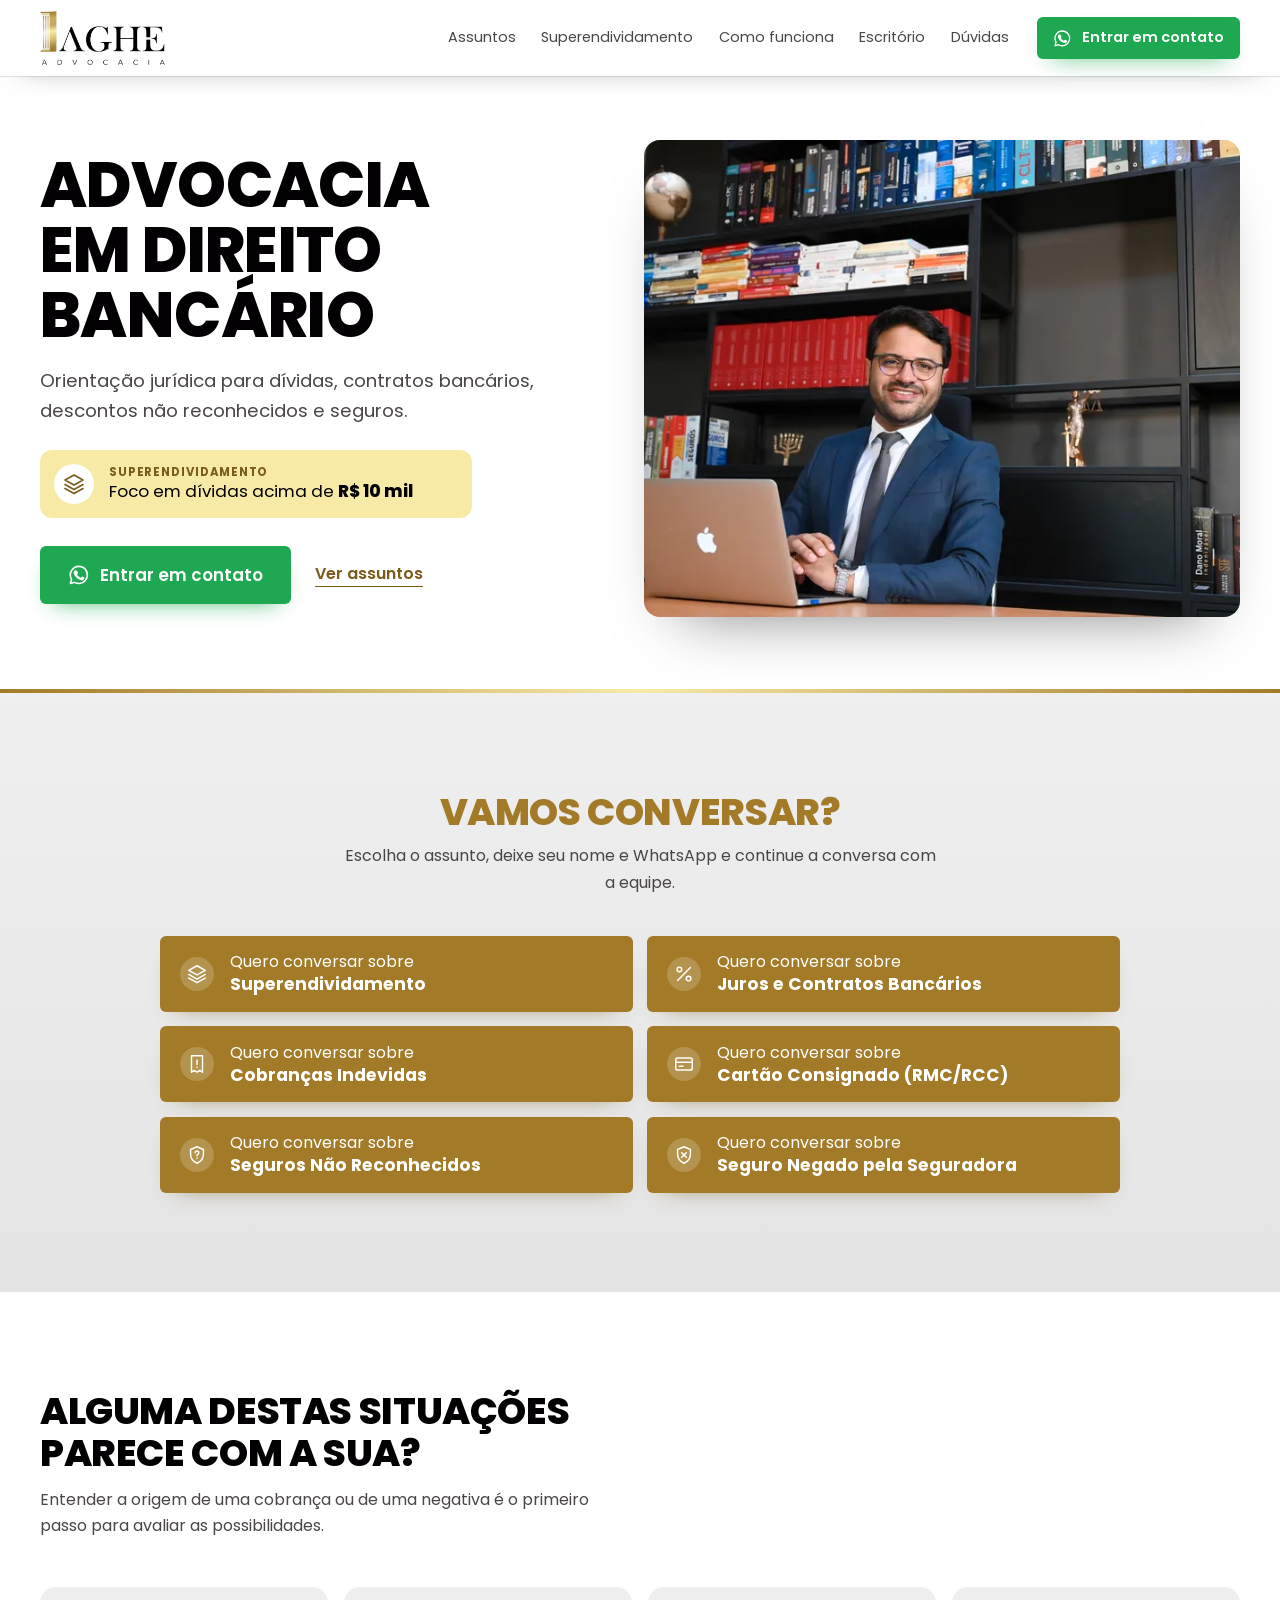
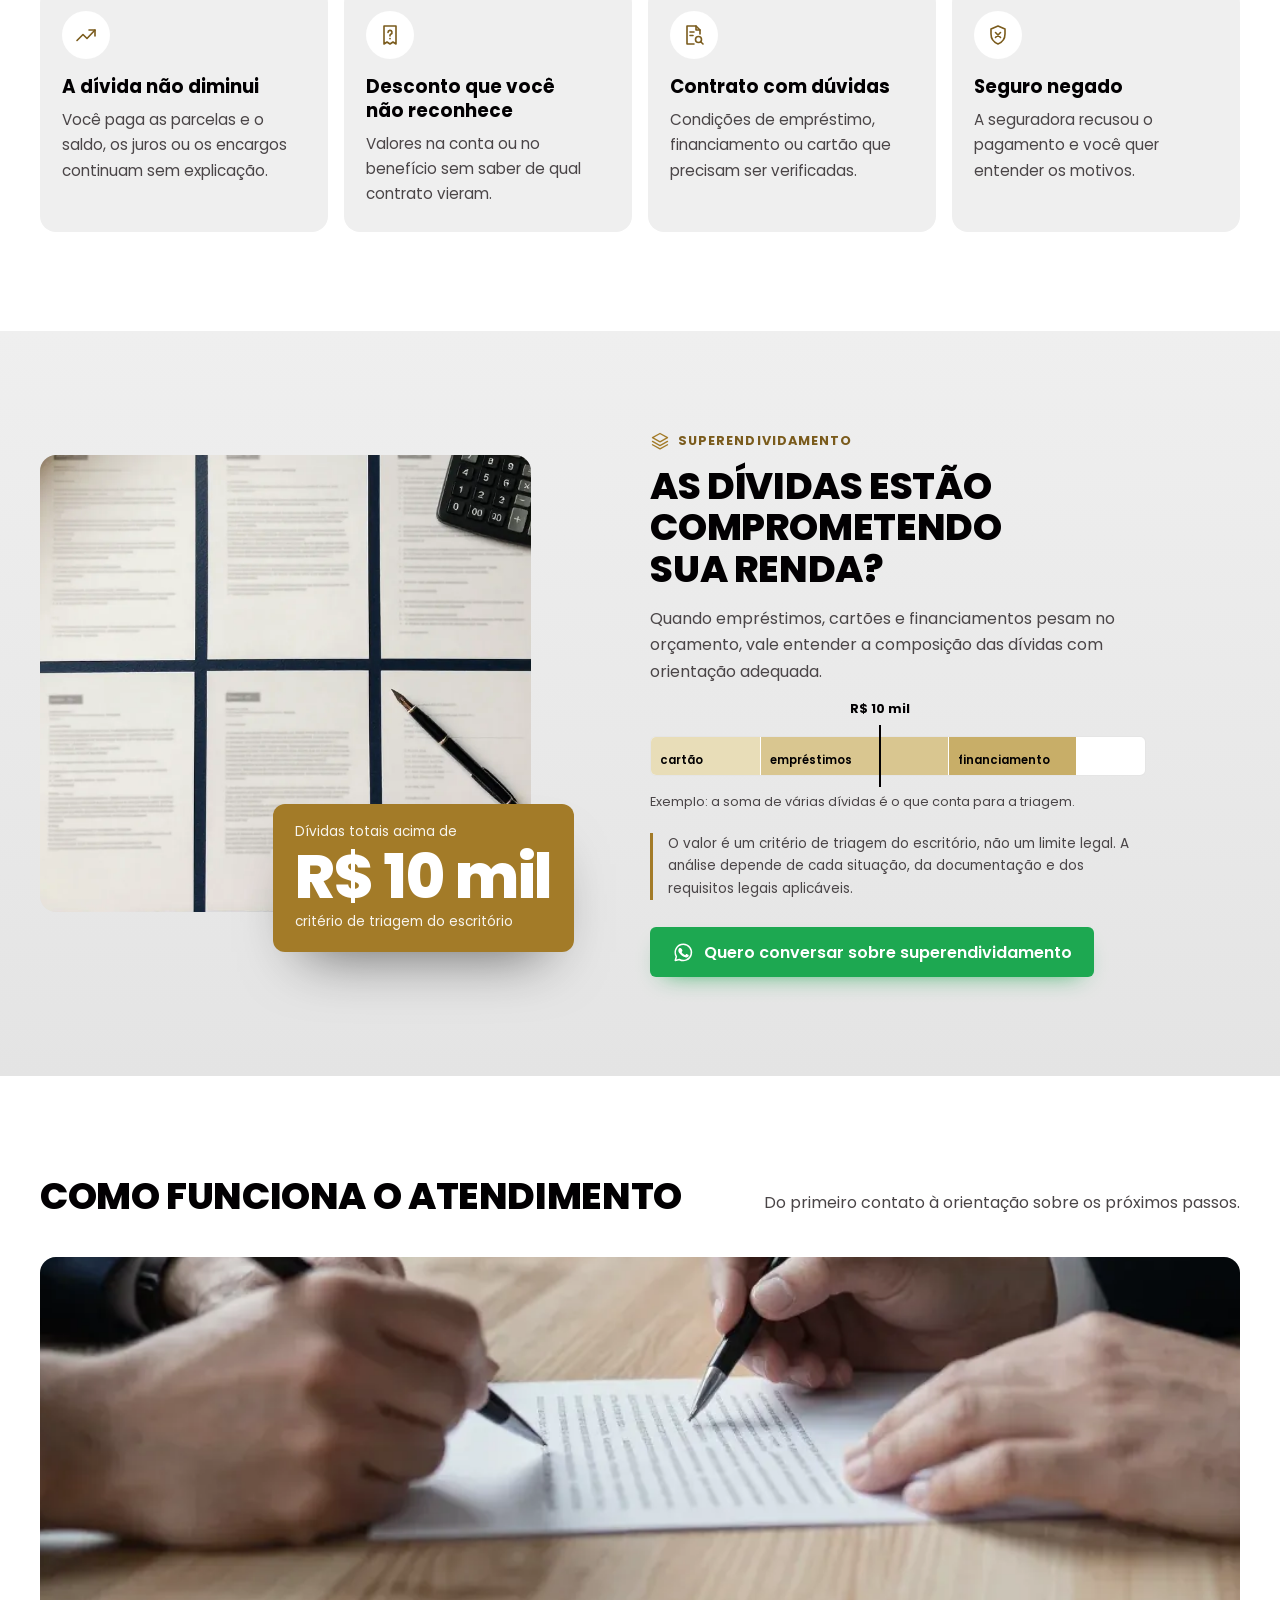
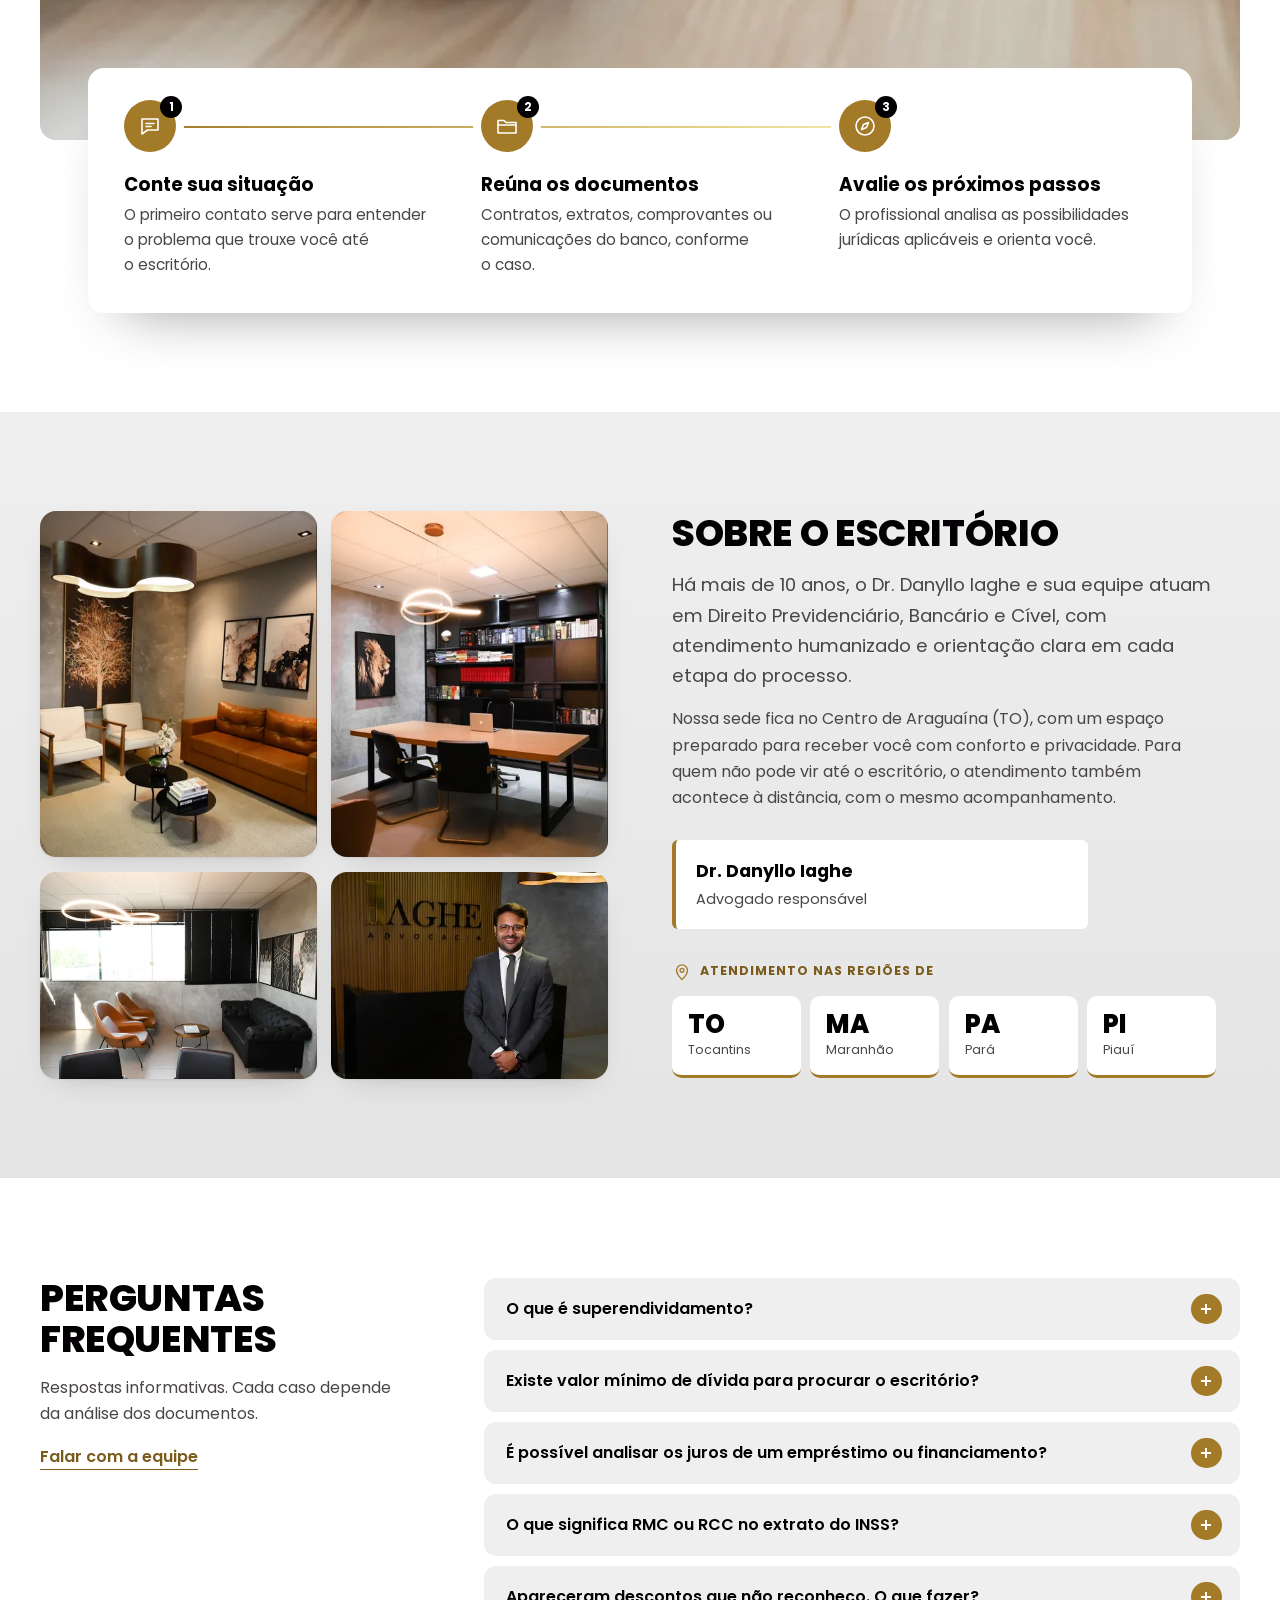
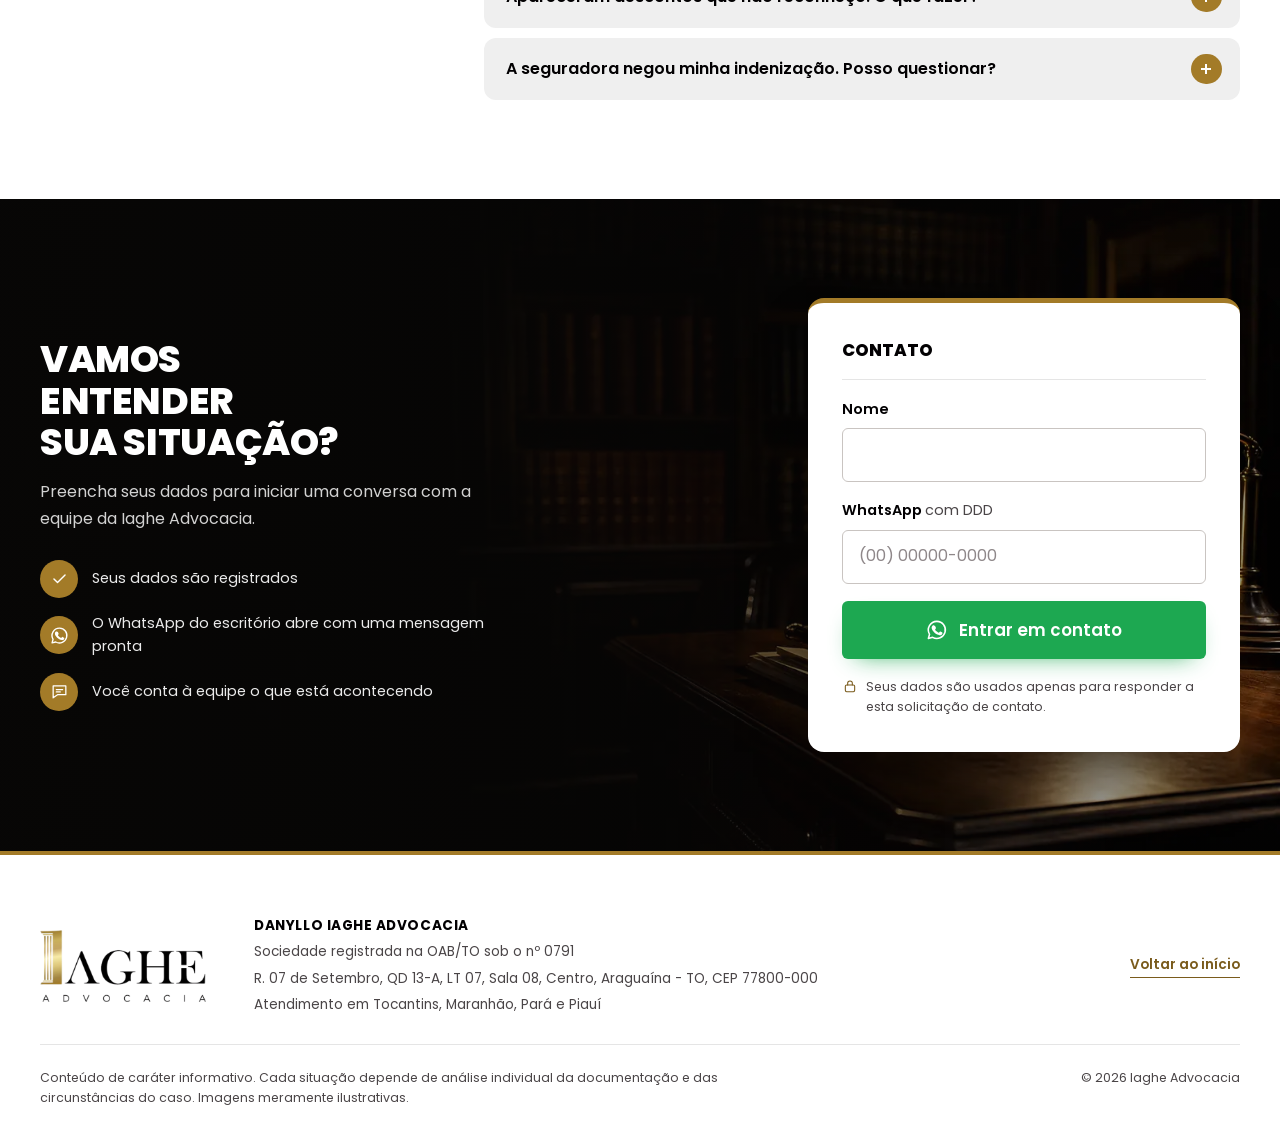
==== commit 65dc2f2c: "Add files via upload" ====
--- a/index.html
+++ b/index.html
@@ -233,16 +233,26 @@
     <!-- ===================== ESCRITÓRIO ===================== -->
     <section class="section about" id="escritorio" aria-labelledby="about-title">
       <div class="wrap about-grid">
-        <div class="about-visual has-photo" data-reveal>
-          <figure class="media media-tall">
-            <img src="/assets/img/equipe-retrato-900.webp" srcset="/assets/img/equipe-retrato-600.webp 600w, /assets/img/equipe-retrato-900.webp 900w"
-                 sizes="(min-width: 860px) 38vw, 92vw" width="900" height="1125" loading="lazy" decoding="async" data-img
-                 alt="Dr. Danyllo Iaghe e integrante da equipe na recepção do escritório">
-          </figure>
+        <div class="about-visual" data-reveal>
+          <div class="about-mosaic" data-stagger>
+            <figure class="media"><img src="/assets/img/escritorio-espera-600.webp" srcset="/assets/img/escritorio-espera-400.webp 400w, /assets/img/escritorio-espera-600.webp 600w"
+                 sizes="(min-width: 860px) 20vw, 46vw" width="600" height="750" loading="lazy" decoding="async" data-img
+                 alt="Sala de espera do escritório, com sofá de couro, poltronas e quadros"></figure>
+            <figure class="media"><img src="/assets/img/escritorio-sala-600.webp" srcset="/assets/img/escritorio-sala-400.webp 400w, /assets/img/escritorio-sala-600.webp 600w"
+                 sizes="(min-width: 860px) 20vw, 46vw" width="600" height="750" loading="lazy" decoding="async" data-img
+                 alt="Sala de atendimento com mesa de reunião e estante de livros"></figure>
+            <figure class="media"><img src="/assets/img/escritorio-ambiente-800.webp" srcset="/assets/img/escritorio-ambiente-500.webp 500w, /assets/img/escritorio-ambiente-800.webp 800w"
+                 sizes="(min-width: 860px) 20vw, 46vw" width="800" height="600" loading="lazy" decoding="async" data-img
+                 alt="Ambiente do escritório com poltronas e iluminação natural"></figure>
+            <figure class="media"><img src="/assets/img/escritorio-recepcao-800.webp" srcset="/assets/img/escritorio-recepcao-500.webp 500w, /assets/img/escritorio-recepcao-800.webp 800w"
+                 sizes="(min-width: 860px) 20vw, 46vw" width="800" height="600" loading="lazy" decoding="async" data-img
+                 alt="Dr. Danyllo Iaghe na recepção do escritório, em frente ao logo da Iaghe Advocacia"></figure>
+          </div>
         </div>
         <div class="about-copy" data-reveal>
           <h2 id="about-title">Sobre o escritório</h2>
-          <p class="about-lead">Há mais de 10 anos, o Dr. Danyllo Iaghe e sua equipe atuam em Direito Previdenciário, Bancário e Cível, com atendimento humanizado e orientação clara em cada etapa.</p>
+          <p class="about-lead">Há mais de 10 anos, o Dr. Danyllo Iaghe e sua equipe atuam em Direito Previdenciário, Bancário e Cível, com atendimento humanizado e orientação clara em cada etapa do processo.</p>
+          <p class="about-text">Nossa sede fica no Centro de Araguaína (TO), com um espaço preparado para receber você com conforto e privacidade. Para quem não pode vir até o escritório, o atendimento também acontece à distância, com o mesmo acompanhamento.</p>
           <div class="lawyer-card">
             <p class="lawyer-name">Dr. Danyllo Iaghe</p>
             <p class="lawyer-role">Advogado responsável</p>
--- a/assets/css/styles.css
+++ b/assets/css/styles.css
@@ -262,9 +262,16 @@
    ========================================================= */
 .about { background: linear-gradient(180deg, var(--gray-1), var(--gray-2)); }
 .about-grid { display: grid; gap: clamp(2.25rem, 5vw, 4.5rem); align-items: center; }
-@media (min-width: 860px) { .about-grid { grid-template-columns: minmax(0, .8fr) minmax(0, 1.2fr); } }
+@media (min-width: 860px) { .about-grid { grid-template-columns: minmax(0, 1fr) minmax(0, 1fr); } }
 .about-visual .media { width: 100%; max-width: 28rem; box-shadow: var(--shadow); }
 .about-lead { margin-top: 1rem; font-size: clamp(1.02rem, .98rem + .3vw, 1.15rem); color: var(--ink-soft); max-width: 34rem; }
+.about-text { margin-top: .9rem; color: var(--ink-soft); max-width: 34rem; }
+/* Mosaico com a estrutura do escritório */
+.about-mosaic { display: grid; grid-template-columns: 1fr 1fr; gap: clamp(.6rem, 1.4vw, .9rem); }
+.about-mosaic .media { margin: 0; max-width: none; box-shadow: var(--shadow); }
+.about-mosaic .media:nth-child(-n+2) { aspect-ratio: 4 / 5; }
+.about-mosaic .media:nth-child(n+3) { aspect-ratio: 4 / 3; }
+.about-mosaic img { width: 100%; height: 100%; object-fit: cover; }
 .lawyer-card { margin-top: 1.75rem; padding: 1.1rem 1.25rem; background: var(--white); border-left: 4px solid var(--gold); border-radius: var(--radius); display: grid; gap: .1rem; max-width: 26rem; }
 .lawyer-name { font-weight: 700; font-size: 1.1rem; }
 .lawyer-role { color: var(--ink-soft); font-size: var(--fs-small); }
